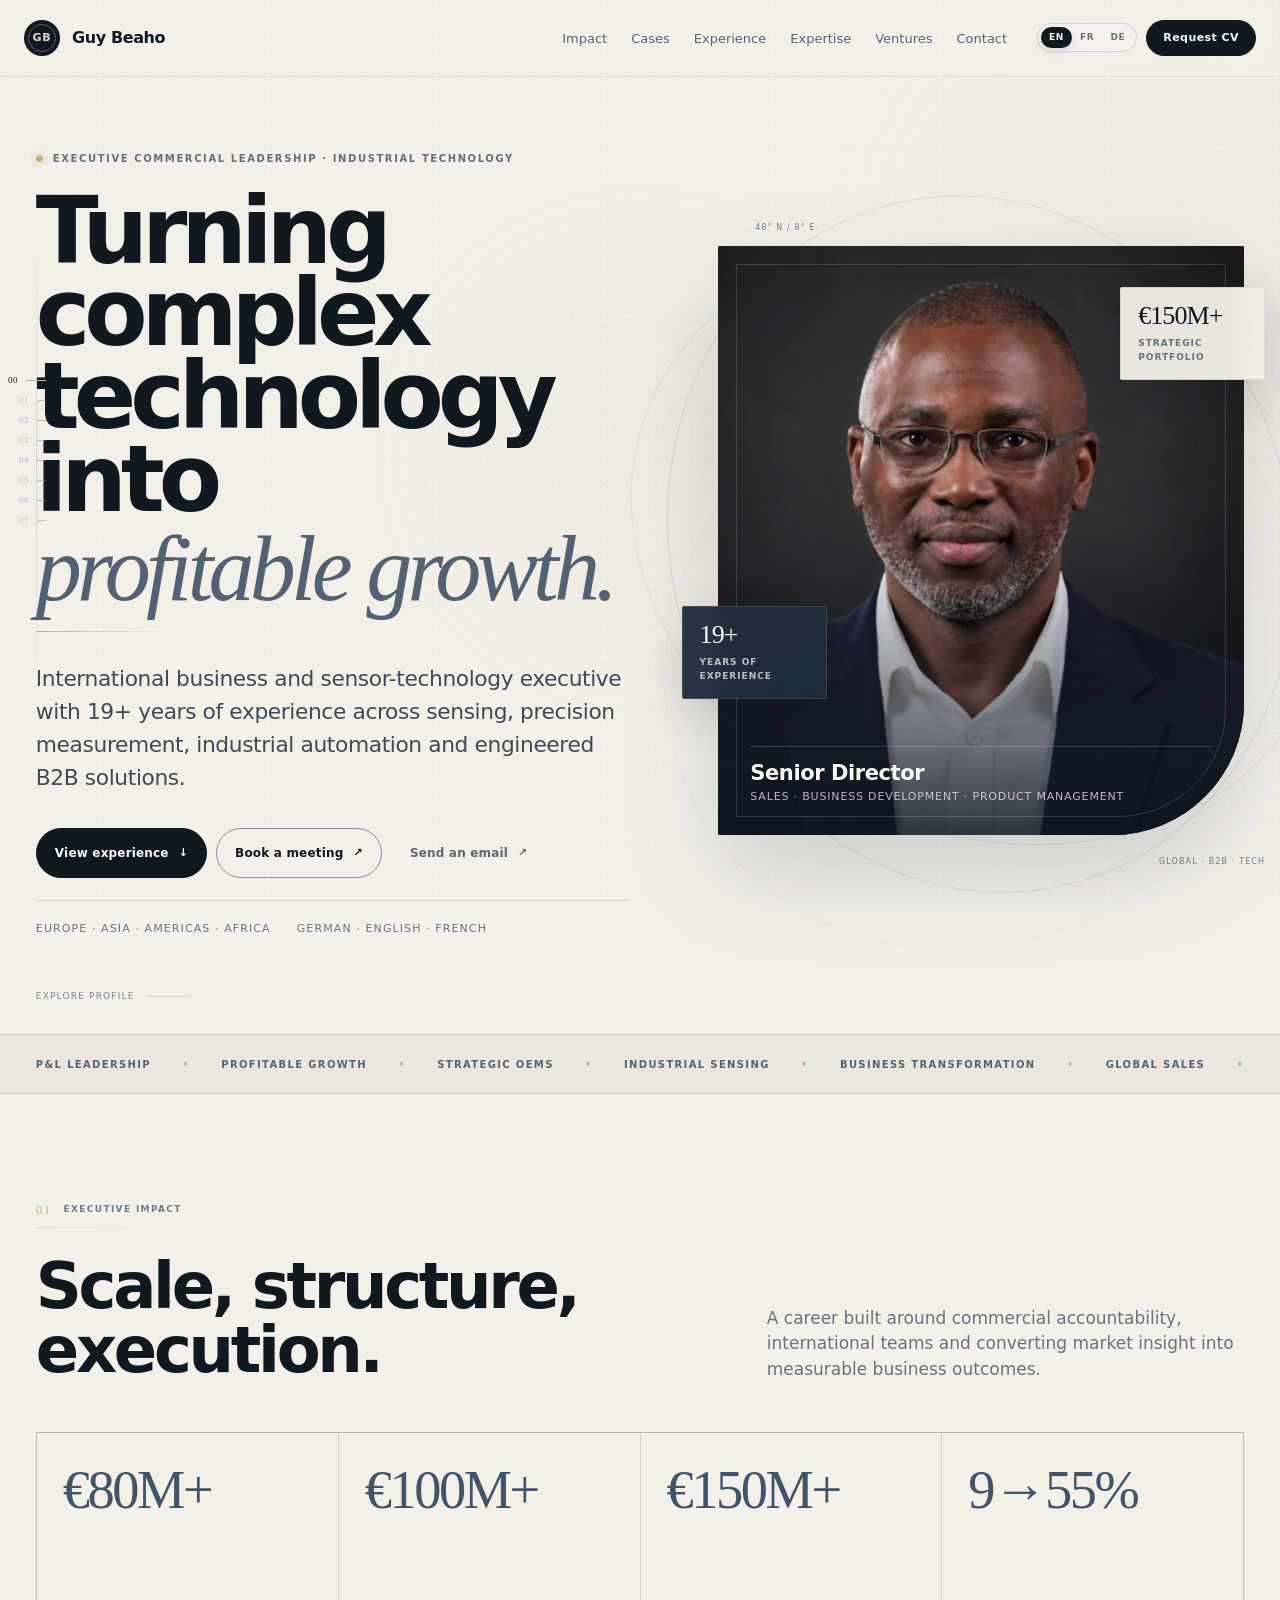
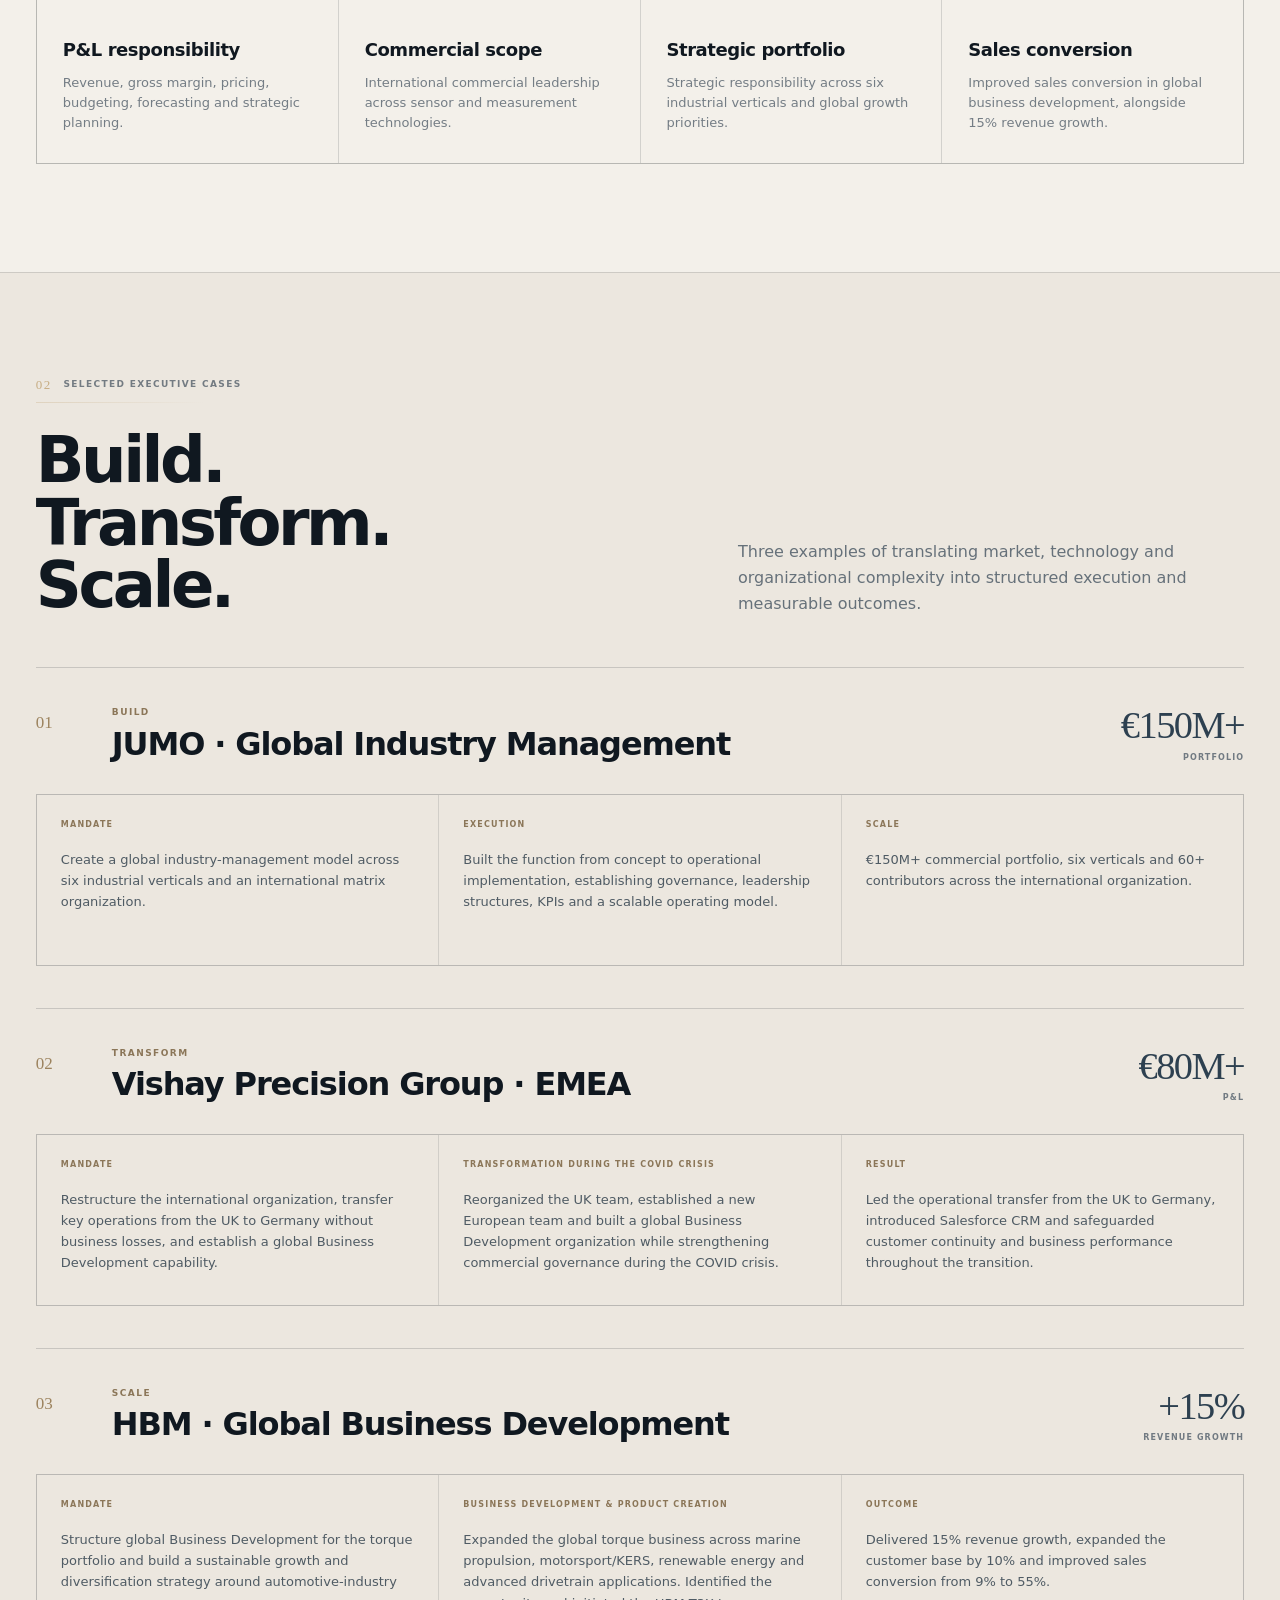
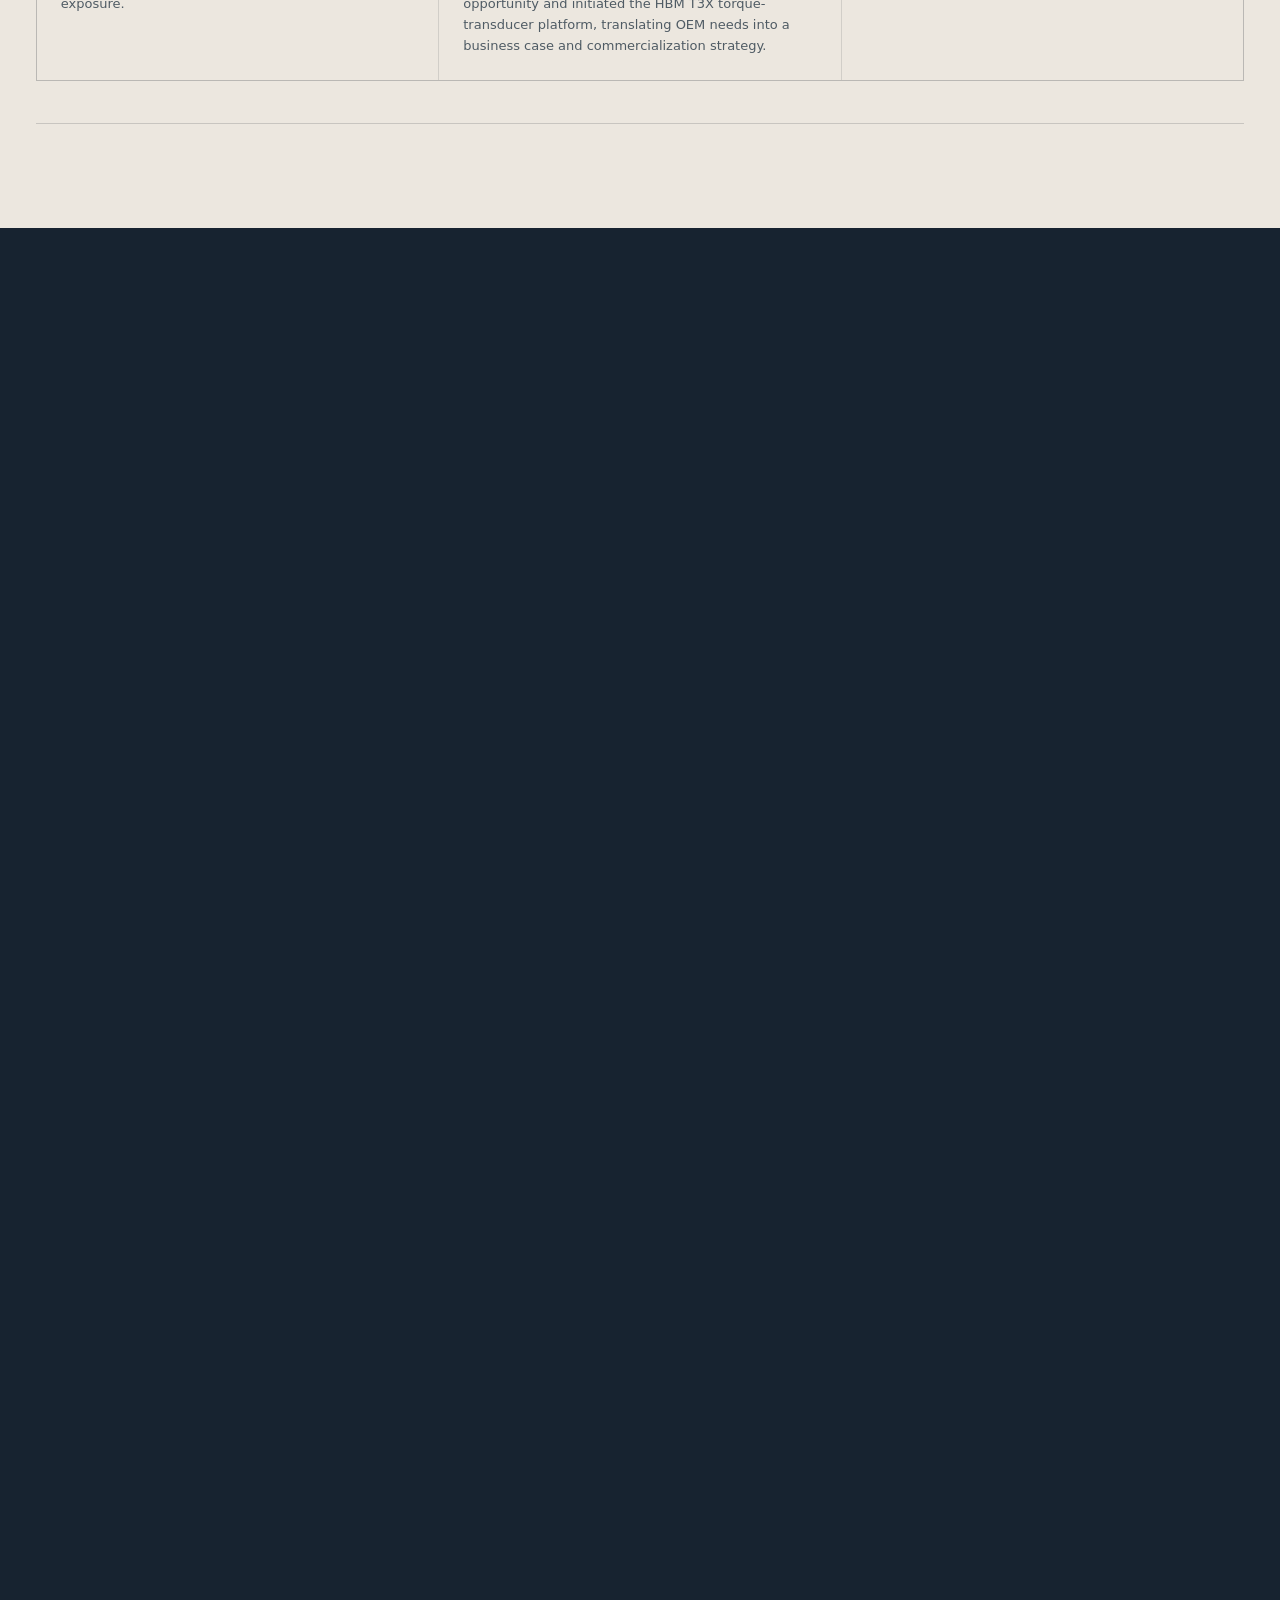
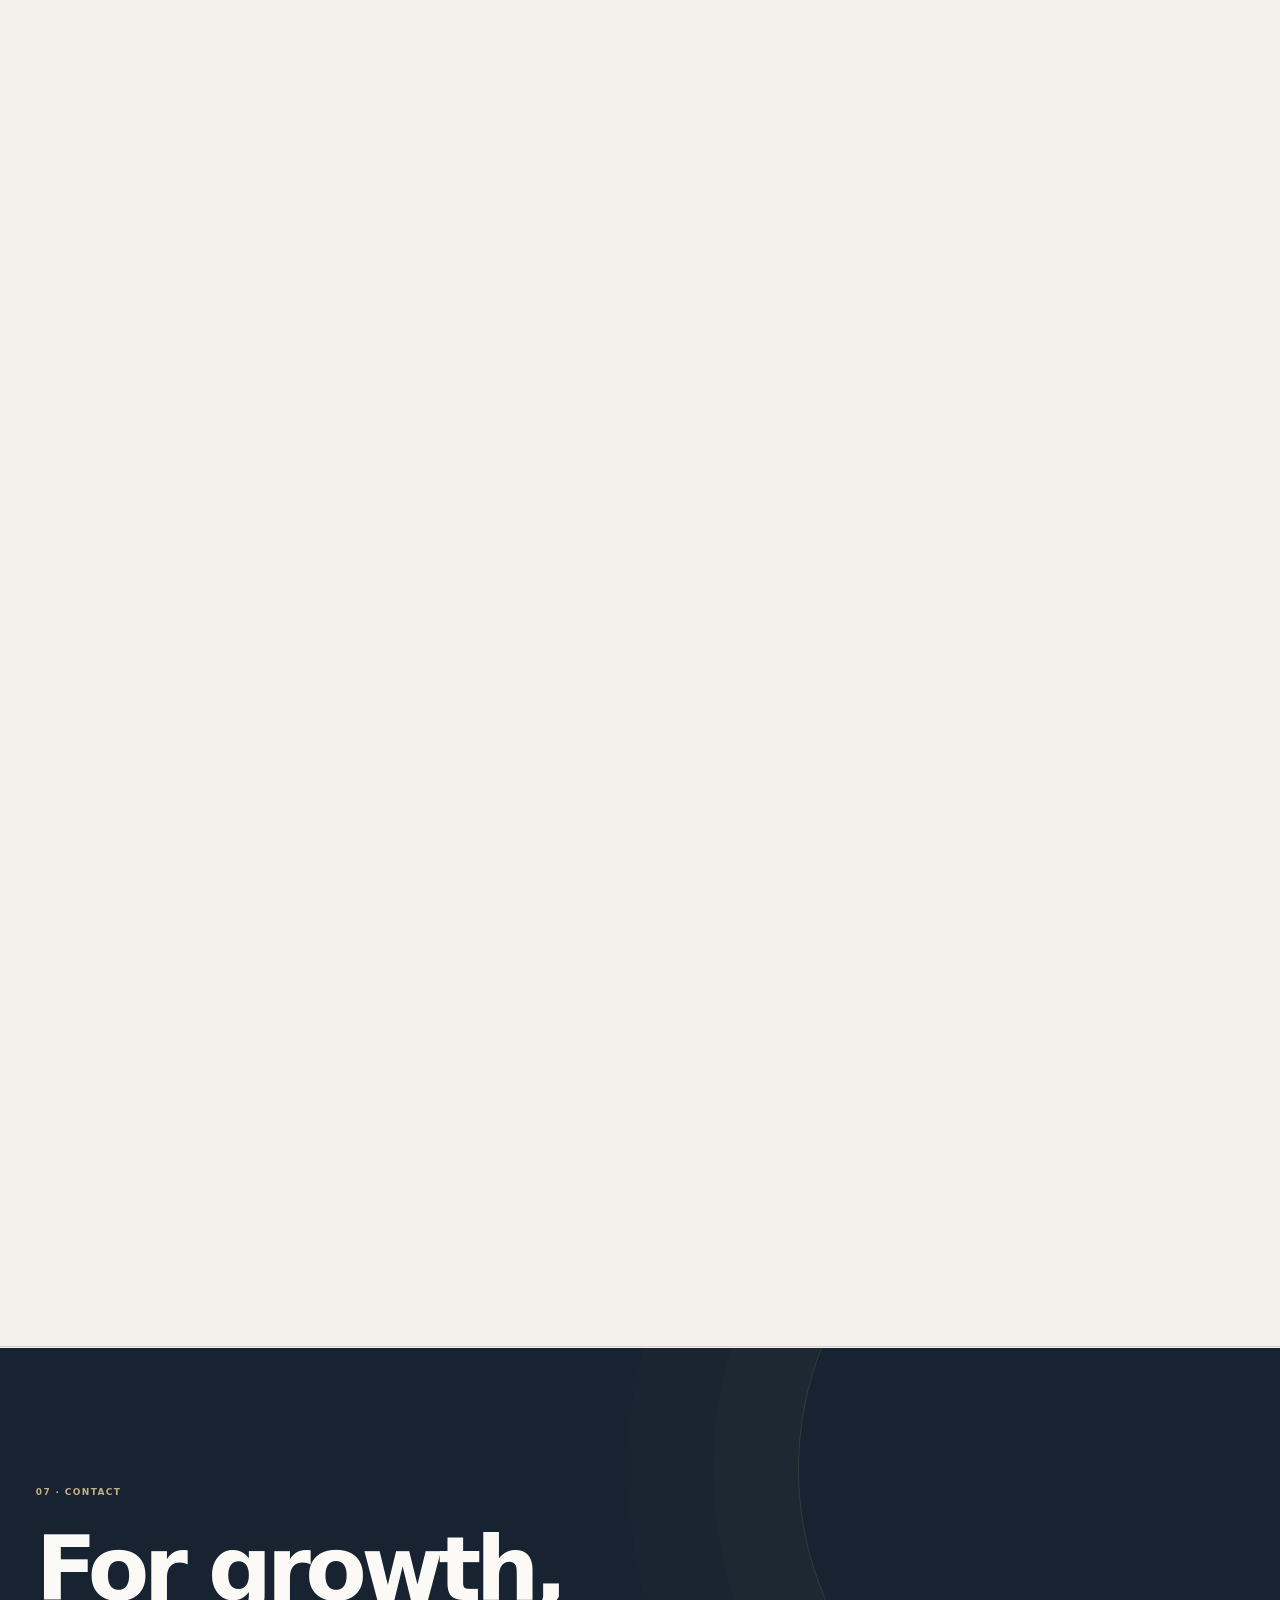
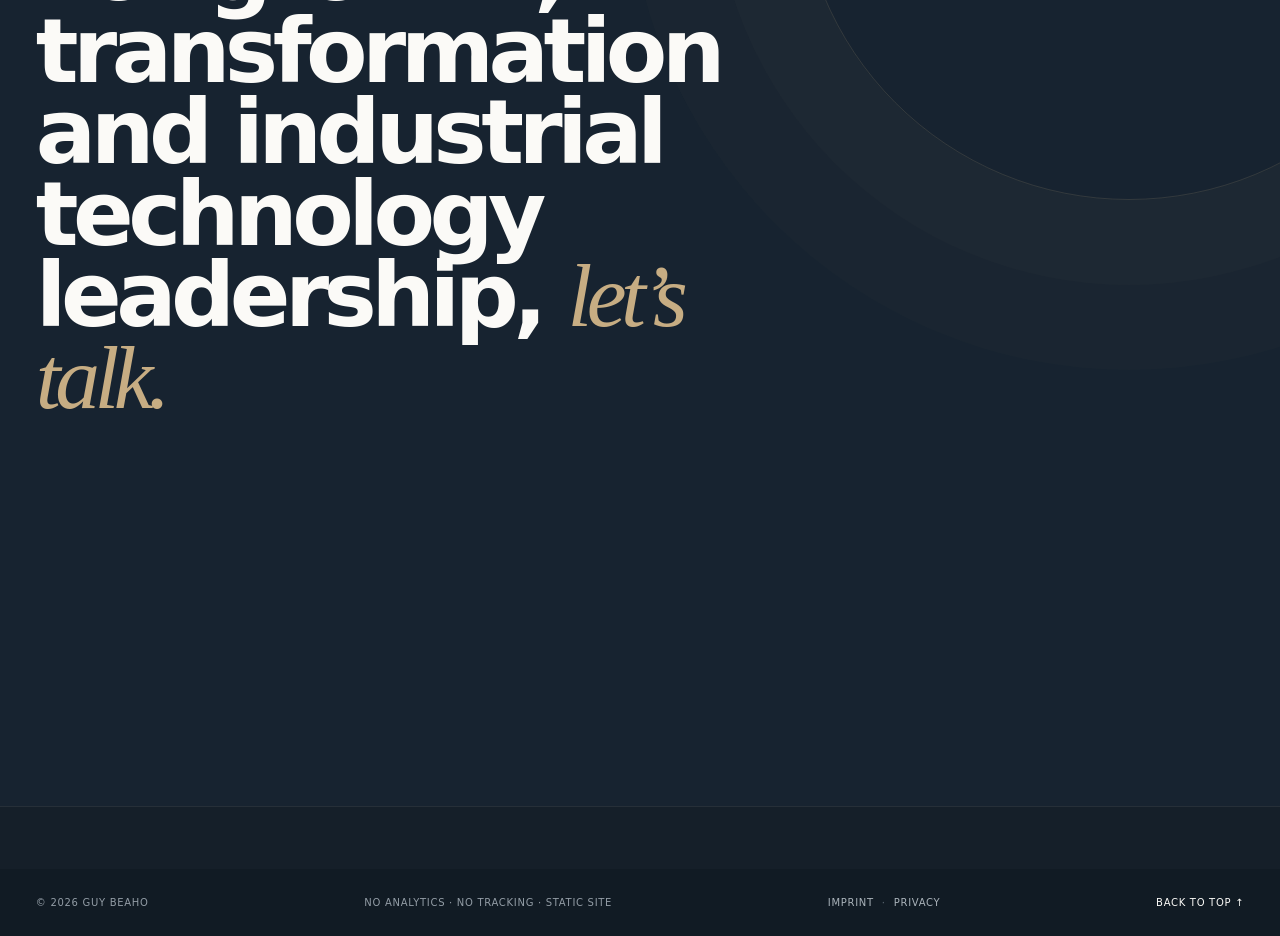
==== index.html @ a0cfd09c "Update index.html" ====
<!DOCTYPE html>

<html lang="en">
<head>
<meta charset="utf-8"/>
<meta content="width=device-width, initial-scale=1" name="viewport"/>
<meta content="Guy Beaho — senior commercial and business leader in industrial sensing, precision measurement and engineered solutions." name="description"/>
<meta content="#f3f0ea" name="theme-color"/>
<title>Guy Beaho — Executive Sales &amp; Growth Leadership</title>
<link href="styles.css" rel="stylesheet"/>
<link href="assets/favicon.svg" rel="icon" type="image/svg+xml"/><meta content="Guy Beaho — Executive Sales &amp; Growth Leadership" property="og:title"/><meta content="International executive in industrial technology, sales, profitable growth, strategic OEM development and transformation." property="og:description"/><meta content="website" property="og:type"/><meta content="https://guybeaho.com/assets/social-card.jpg" property="og:image"/><meta content="summary_large_image" name="twitter:card"/><meta content="Guy Beaho — Executive Sales &amp; Growth Leadership" name="twitter:title"/><meta content="Industrial technology · Sales · Growth · Transformation" name="twitter:description"/><meta content="https://guybeaho.com/assets/social-card.jpg" name="twitter:image"/><link href="https://guybeaho.com/" rel="canonical"/><meta content="https://guybeaho.com/" property="og:url"/><meta content="Guy Beaho" property="og:site_name"/><meta content="en_US" property="og:locale"/><meta content="fr_FR" property="og:locale:alternate"/><meta content="de_DE" property="og:locale:alternate"/><link as="image" fetchpriority="high" href="assets/guy-beaho.webp" rel="preload"/><script type="application/ld+json">{"@context": "https://schema.org", "@type": "Person", "name": "Guy Beaho", "url": "https://guybeaho.com/", "jobTitle": "Senior Director", "sameAs": ["https://www.linkedin.com/in/guybeaho/", "https://guy2b.github.io/D2L/"], "knowsAbout": ["Industrial sensing", "Precision measurement", "Sales leadership", "Business development", "Product management", "Business transformation"]}</script></head>
<body>
<div aria-hidden="true" class="scroll-progress"><span id="scrollProgress"></span></div>
<div aria-hidden="true" class="cursor-glow"></div>
<aside aria-label="Page sections" class="section-rail"><a data-rail="top" href="#top"><span>00</span><i></i></a><a data-rail="impact" href="#impact"><span>01</span><i></i></a><a data-rail="cases" href="#cases"><span>02</span><i></i></a><a data-rail="experience" href="#experience"><span>03</span><i></i></a><a data-rail="expertise" href="#expertise"><span>04</span><i></i></a><a data-rail="education" href="#education"><span>05</span><i></i></a><a data-rail="ventures" href="#ventures"><span>06</span><i></i></a><a data-rail="contact" href="#contact"><span>07</span><i></i></a></aside>
<header class="site-header" id="top">
<a aria-label="Guy Beaho home" class="brand" href="#top">
<span class="brand-mark">GB</span>
<span class="brand-name">Guy Beaho</span>
</a>
<nav aria-label="Primary navigation" class="desktop-nav">
<a data-de="Impact" data-en="Impact" data-fr="Impact" href="#impact">Impact</a>
<a data-de="Fallbeispiele" data-en="Cases" data-fr="Cas" href="#cases">Cases</a><a data-de="Werdegang" data-en="Experience" data-fr="Expérience" href="#experience">Experience</a>
<a data-de="Expertise" data-en="Expertise" data-fr="Expertise" href="#expertise">Expertise</a>
<a data-de="Projekte" data-en="Ventures" data-fr="Projets" href="#ventures">Ventures</a>
<a data-de="Kontakt" data-en="Contact" data-fr="Contact" href="#contact">Contact</a>
</nav>
<div class="header-actions">
<div aria-label="Language / Langue / Sprache" class="lang-switch" role="group"><button aria-pressed="true" class="lang-option active" data-lang="en" title="English" type="button">EN</button><button aria-pressed="false" class="lang-option" data-lang="fr" title="Français" type="button">FR</button><button aria-pressed="false" class="lang-option" data-lang="de" title="Deutsch" type="button">DE</button></div>
<a class="header-cta" data-de="CV anfordern" data-en="Request CV" data-fr="Demander le CV" href="request-cv.html">Request CV</a>
<button aria-controls="mobileMenu" aria-expanded="false" aria-label="Open navigation" class="menu-toggle" data-de-aria-label="Navigation öffnen" data-en-aria-label="Open navigation" data-fr-aria-label="Ouvrir la navigation" id="menuToggle" type="button">
<span></span><span></span>
</button>
</div>
</header>
<div aria-hidden="true" class="mobile-menu" id="mobileMenu">
<div class="mobile-menu-inner section-shell">
<span class="mobile-menu-kicker" data-de="Navigation" data-en="Navigate" data-fr="Navigation">Navigate</span>
<nav aria-label="Mobile navigation"><a href="#impact"><span>01</span><strong data-de="Impact" data-en="Impact" data-fr="Impact">Impact</strong></a><a href="#cases"><span>02</span><strong data-de="Fallbeispiele" data-en="Cases" data-fr="Cas">Cases</strong></a><a href="#experience"><span>03</span><strong data-de="Werdegang" data-en="Experience" data-fr="Expérience">Experience</strong></a><a href="#expertise"><span>04</span><strong data-de="Expertise" data-en="Expertise" data-fr="Expertise">Expertise</strong></a><a href="#education"><span>05</span><strong data-de="Ausbildung &amp; internationale Präsenz" data-en="Education &amp; reach" data-fr="Formation &amp; dimension internationale">Education &amp; reach</strong></a><a href="#ventures"><span>06</span><strong data-de="Projekte" data-en="Ventures" data-fr="Projets">Ventures</strong></a><a href="#contact"><span>07</span><strong data-de="Kontakt" data-en="Contact" data-fr="Contact">Contact</strong></a></nav>
<div class="mobile-menu-footer">
<span>Guy Beaho</span>
<span>Senior Director</span>
</div>
</div>
</div>
<main>
<section aria-labelledby="hero-title" class="hero section-shell">
<div class="hero-copy reveal">
<div class="eyebrow"><span class="dot"></span><span data-de="Kommerzielle Führung auf Executive-Ebene · Industrietechnologie" data-en="Executive commercial leadership · Industrial technology" data-fr="Direction commerciale &amp; leadership exécutif · Technologies industrielles">Executive commercial leadership · Industrial technology</span></div>
<h1 id="hero-title">
<span data-de="Komplexe Technologie in" data-en="Turning complex technology into" data-fr="Transformer la complexité technologique en">Turning complex technology into</span>
<em data-de="profitables Wachstum verwandeln." data-en="profitable growth." data-fr="croissance rentable.">profitable growth.</em>
</h1>
<p class="hero-lede" data-de="International erfahrener Vertriebs- und Technologie-Executive mit mehr als 19 Jahren Führungserfahrung in Sensorik, Präzisionsmesstechnik, Industrieautomation und technisch anspruchsvollen B2B-Lösungen." data-en="International business and sensor-technology executive with 19+ years of experience across sensing, precision measurement, industrial automation and engineered B2B solutions." data-fr="Dirigeant international avec plus de 19 ans d’expérience dans les technologies de capteurs, la mesure de précision, l’automatisation industrielle et les solutions B2B à forte valeur technologique.">International business and sensor-technology executive with 19+ years of experience across sensing, precision measurement, industrial automation and engineered B2B solutions.</p>
<div class="hero-actions">
<a class="button button-primary" data-de="Werdegang ansehen" data-en="View experience" data-fr="Découvrir le parcours" href="#experience">View experience</a>
<!-- Google Calendar Appointment Schedule → Google Meet.
               Google Calendar booking page configured.
               Until then, this opens a Gmail meeting-request draft in the browser. -->
<a class="button button-secondary" data-booking-link="" data-de="Termin vereinbaren" data-en="Book a meeting" data-fr="Prendre rendez-vous" href="https://calendar.app.google/Pu8LTb2HCJGzw26Z6" rel="noopener" target="_blank">Book a meeting</a>
<a class="button button-email" data-de="E-Mail senden" data-en="Send an email" data-fr="Envoyer un e-mail" href="contact.html">Send an email</a>
</div>
<div aria-label="Key profile details" class="hero-meta">
<span data-de="Europa · Asien · Amerika · Afrika" data-en="Europe · Asia · Americas · Africa" data-fr="Europe · Asie · Amériques · Afrique">Europe · Asia · Americas · Africa</span>
<span data-de="Deutsch · Englisch · Französisch" data-en="German · English · French" data-fr="Allemand · Anglais · Français">German · English · French</span>
</div>
</div>
<div class="hero-visual reveal reveal-delay">
<div aria-hidden="true" class="portrait-orbit"><i></i><i></i><i></i></div>
<div class="portrait-frame">
<img alt="Professional portrait of Guy Beaho" decoding="async" fetchpriority="high" height="1078" src="assets/guy-beaho.webp" width="1200"/>
<div class="portrait-label">
<span data-de="Senior Director" data-en="Senior Director" data-fr="Senior Director">Senior Director</span>
<small data-de="Sales · Business Development · Product Management" data-en="Sales · Business Development · Product Management" data-fr="Sales · Business Development · Product Management">Sales · Business Development · Product Management</small>
</div>
</div>
<div class="signal-card signal-card-a">
<strong>€150M+</strong>
<span data-de="strategisches Portfolio" data-en="strategic portfolio" data-fr="portefeuille stratégique">strategic portfolio</span>
</div><div class="signal-card signal-card-b"><strong>19+</strong><span data-de="Jahre Erfahrung" data-en="years of experience" data-fr="années d’expérience">years of experience</span></div>
<div aria-hidden="true" class="portrait-coordinate portrait-coordinate-a">48° N / 8° E</div>
<div aria-hidden="true" class="portrait-coordinate portrait-coordinate-b">GLOBAL · B2B · TECH</div>
</div>
<a class="scroll-cue" href="#impact">
<span data-de="Profil ansehen" data-en="Explore profile" data-fr="Découvrir le profil">Explore profile</span>
<i aria-hidden="true"></i>
</a>
</section>
<section aria-label="Core leadership themes" class="marquee">
<div class="marquee-track">
<span>P&amp;L Leadership</span><i>•</i><span>Profitable Growth</span><i>•</i><span>Strategic OEMs</span><i>•</i><span>Industrial Sensing</span><i>•</i><span>Business Transformation</span><i>•</i><span>Global Sales</span><i>•</i>
<span>P&amp;L Leadership</span><i>•</i><span>Profitable Growth</span><i>•</i><span>Strategic OEMs</span><i>•</i><span>Industrial Sensing</span><i>•</i><span>Business Transformation</span><i>•</i><span>Global Sales</span><i>•</i>
</div>
</section>
<section aria-labelledby="impact-title" class="section section-shell" id="impact">
<div class="section-index reveal"><span>01</span><span data-de="Executive Impact" data-en="Executive impact" data-fr="Impact exécutif">Executive impact</span></div>
<div class="section-heading reveal">
<h2 data-de="Skalierung. Struktur. Umsetzung." data-en="Scale, structure, execution." data-fr="Envergure. Structure. Exécution." id="impact-title">Scale, structure, execution.</h2>
<p data-de="Eine Laufbahn geprägt von Ergebnisverantwortung, internationalen Teams und der Fähigkeit, Markt- und Kundenwissen in messbare Geschäftsergebnisse zu übersetzen." data-en="A career built around commercial accountability, international teams and converting market insight into measurable business outcomes." data-fr="Un parcours fondé sur la responsabilité commerciale, le pilotage d’équipes internationales et la capacité à transformer les dynamiques de marché en résultats mesurables.">A career built around commercial accountability, international teams and converting market insight into measurable business outcomes.</p>
</div>
<div class="metric-grid">
<article class="metric-card reveal">
<span class="metric-number">€80M+</span>
<h3 data-de="P&amp;L-Verantwortung" data-en="P&amp;L responsibility" data-fr="Responsabilité P&amp;L">P&amp;L responsibility</h3>
<p data-de="Umsatz, Bruttomarge, Preisstrategie, Budgetierung, Forecasting und strategische Planung." data-en="Revenue, gross margin, pricing, budgeting, forecasting and strategic planning." data-fr="Chiffre d’affaires, marge brute, stratégie tarifaire, budget, prévisions et planification stratégique.">Revenue, gross margin, pricing, budgeting, forecasting and strategic planning.</p>
</article>
<article class="metric-card reveal">
<span class="metric-number">€100M+</span>
<h3 data-de="Kommerzieller Verantwortungsbereich" data-en="Commercial scope" data-fr="Périmètre commercial">Commercial scope</h3>
<p data-de="Internationale Vertriebs- und Geschäftsentwicklungsverantwortung in Sensor- und Messtechnologien." data-en="International commercial leadership across sensor and measurement technologies." data-fr="Pilotage commercial international dans les technologies de capteurs et de mesure.">International commercial leadership across sensor and measurement technologies.</p>
</article>
<article class="metric-card reveal">
<span class="metric-number">€150M+</span>
<h3 data-de="Strategisches Portfolio" data-en="Strategic portfolio" data-fr="Portefeuille stratégique">Strategic portfolio</h3>
<p data-de="Strategische Verantwortung für sechs Industriesegmente sowie globale Wachstumsprioritäten." data-en="Strategic responsibility across six industrial verticals and global growth priorities." data-fr="Responsabilité stratégique sur six secteurs industriels et sur les priorités de croissance mondiale.">Strategic responsibility across six industrial verticals and global growth priorities.</p>
</article>
<article class="metric-card reveal">
<span class="metric-number">9→55%</span>
<h3 data-de="Conversion Rate" data-en="Sales conversion" data-fr="Taux de conversion">Sales conversion</h3>
<p data-de="Steigerung der Conversion Rate im globalen Business Development von 9 % auf 55 % bei gleichzeitig 15 % Umsatzwachstum." data-en="Improved sales conversion in global business development, alongside 15% revenue growth." data-fr="Taux de conversion porté de 9 % à 55 % dans le développement commercial mondial, parallèlement à une croissance du chiffre d’affaires de 15 %.">Improved sales conversion in global business development, alongside 15% revenue growth.</p>
</article>
</div>
</section>
<section aria-labelledby="cases-title" class="section cases-section" id="cases">
<div class="section-shell">
<div class="section-index reveal"><span>02</span><span data-de="Ausgewählte Executive-Fallbeispiele" data-en="Selected executive cases" data-fr="Cas exécutifs sélectionnés">Selected executive cases</span></div>
<div class="cases-intro reveal">
<h2 data-de="Aufbauen. Transformieren. Skalieren." data-en="Build. Transform. Scale." data-fr="Construire. Transformer. Accélérer." id="cases-title">Build. Transform. Scale.</h2>
<p data-de="Drei Beispiele dafür, wie Markt-, Technologie- und Organisationskomplexität in strukturierte Umsetzung und messbare Ergebnisse übersetzt wird." data-en="Three examples of translating market, technology and organizational complexity into structured execution and measurable outcomes." data-fr="Trois exemples de transformation d’enjeux de marché, de technologie et d’organisation en exécution structurée et en résultats mesurables.">Three examples of translating market, technology and organizational complexity into structured execution and measurable outcomes.</p>
</div>
<div class="case-stack">
<article class="case-study reveal">
<div class="case-head">
<span class="case-number">01</span>
<div>
<span class="case-verb" data-de="AUFBAUEN" data-en="BUILD" data-fr="CONSTRUIRE">BUILD</span>
<h3>JUMO · Global Industry Management</h3>
</div>
<div class="case-metric"><strong>€150M+</strong><span data-de="Portfolio" data-en="portfolio" data-fr="portefeuille">portfolio</span></div>
</div>
<div class="case-body">
<div class="case-column">
<span class="case-label" data-de="Mandat" data-en="Mandate" data-fr="Mandat">Mandate</span>
<p data-de="Aufbau eines globalen Industry-Management-Modells für sechs Industriesegmente innerhalb einer internationalen Matrixorganisation." data-en="Create a global industry-management model across six industrial verticals and an international matrix organization." data-fr="Créer un modèle mondial d’Industry Management couvrant six secteurs industriels au sein d’une organisation matricielle internationale.">Create a global industry-management model across six industrial verticals and an international matrix organization.</p>
</div>
<div class="case-column">
<span class="case-label" data-de="Umsetzung" data-en="Execution" data-fr="Exécution">Execution</span>
<p data-de="Die Funktion von der Konzeption bis zur operativen Umsetzung aufgebaut und Governance, Führungsstrukturen, KPIs sowie ein skalierbares Betriebsmodell etabliert." data-en="Built the function from concept to operational implementation, establishing governance, leadership structures, KPIs and a scalable operating model." data-fr="Construction de la fonction, du concept au déploiement opérationnel, avec mise en place de la gouvernance, des structures de leadership, des KPI et d’un modèle opérationnel évolutif.">Built the function from concept to operational implementation, establishing governance, leadership structures, KPIs and a scalable operating model.</p>
</div>
<div class="case-column">
<span class="case-label" data-de="Dimension" data-en="Scale" data-fr="Échelle">Scale</span>
<p data-de="Kommerzielles Portfolio von über 150 Mio. €, sechs Industriesegmente und mehr als 60 Mitwirkende in der internationalen Organisation." data-en="€150M+ commercial portfolio, six verticals and 60+ contributors across the international organization." data-fr="Portefeuille commercial de plus de 150 M€, six secteurs et plus de 60 contributeurs au sein de l’organisation internationale.">€150M+ commercial portfolio, six verticals and 60+ contributors across the international organization.</p>
</div>
</div>
</article>
<article class="case-study reveal">
<div class="case-head">
<span class="case-number">02</span>
<div>
<span class="case-verb" data-de="TRANSFORMIEREN" data-en="TRANSFORM" data-fr="TRANSFORMER">TRANSFORM</span>
<h3>Vishay Precision Group · EMEA</h3>
</div>
<div class="case-metric"><strong>€80M+</strong><span data-de="P&amp;L" data-en="P&amp;L" data-fr="P&amp;L">P&amp;L</span></div>
</div>
<div class="case-body">
<div class="case-column">
<span class="case-label" data-de="Mandat" data-en="Mandate" data-fr="Mandat">Mandate</span>
<p data-de="Die internationale Organisation restrukturieren, wesentliche Aktivitäten ohne Geschäftsverluste vom Vereinigten Königreich nach Deutschland verlagern und eine globale Business-Development-Funktion aufbauen." data-en="Restructure the international organization, transfer key operations from the UK to Germany without business losses, and establish a global Business Development capability." data-fr="Restructurer l’organisation internationale, transférer les opérations clés du Royaume-Uni vers l’Allemagne sans perte d’activité et structurer une fonction mondiale de Business Development.">Restructure the international organization, transfer key operations from the UK to Germany without business losses, and establish a global Business Development capability.</p>
</div>
<div class="case-column">
<span class="case-label" data-de="Transformation während der COVID-Krise" data-en="Transformation during the COVID crisis" data-fr="Transformation pendant la crise du COVID">Transformation during the COVID crisis</span>
<p data-de="Das UK-Team neu organisiert, ein neues europäisches Team aufgebaut und während der COVID-Krise eine globale Business-Development-Organisation etabliert sowie die kommerzielle Steuerung gestärkt." data-en="Reorganized the UK team, established a new European team and built a global Business Development organization while strengthening commercial governance during the COVID crisis." data-fr="Réorganisation de l’équipe au Royaume-Uni, mise en place d’une nouvelle équipe européenne et création d’une organisation mondiale de Business Development, tout en renforçant la gouvernance commerciale pendant la crise du COVID.">Reorganized the UK team, established a new European team and built a global Business Development organization while strengthening commercial governance during the COVID crisis.</p>
</div>
<div class="case-column">
<span class="case-label" data-de="Ergebnis" data-en="Result" data-fr="Résultat">Result</span>
<p data-de="Den operativen Transfer vom Vereinigten Königreich nach Deutschland geführt, Salesforce CRM eingeführt und während der gesamten Transformation Kundenkontinuität sowie Geschäftsentwicklung abgesichert." data-en="Led the operational transfer from the UK to Germany, introduced Salesforce CRM and safeguarded customer continuity and business performance throughout the transition." data-fr="Pilotage du transfert opérationnel du Royaume-Uni vers l’Allemagne, déploiement de Salesforce CRM et préservation de la continuité client comme de la performance de l’activité pendant toute la transition.">Led the operational transfer from the UK to Germany, introduced Salesforce CRM and safeguarded customer continuity and business performance throughout the transition.</p>
</div>
</div>
</article>
<article class="case-study reveal">
<div class="case-head">
<span class="case-number">03</span>
<div>
<span class="case-verb" data-de="SKALIEREN" data-en="SCALE" data-fr="ACCÉLÉRER">SCALE</span>
<h3>HBM · Global Business Development</h3>
</div>
<div class="case-metric"><strong>+15%</strong><span data-de="Umsatzwachstum" data-en="revenue growth" data-fr="croissance du CA">revenue growth</span></div>
</div>
<div class="case-body">
<div class="case-column">
<span class="case-label" data-de="Mandat" data-en="Mandate" data-fr="Mandat">Mandate</span>
<p data-de="Das globale Business Development für das Drehmoment-Portfolio strukturieren und eine nachhaltige Wachstums- und Diversifizierungsstrategie zur Reduzierung der Abhängigkeit vom Automobilsektor entwickeln." data-en="Structure global Business Development for the torque portfolio and build a sustainable growth and diversification strategy around automotive-industry exposure." data-fr="Structurer le Business Development mondial du portefeuille couple et construire une stratégie durable de croissance et de diversification afin de réduire l’exposition au secteur automobile.">Structure global Business Development for the torque portfolio and build a sustainable growth and diversification strategy around automotive-industry exposure.</p>
</div>
<div class="case-column">
<span class="case-label" data-de="Business Development &amp; Produktentwicklung" data-en="Business Development &amp; product creation" data-fr="Business Development &amp; création produit">Business Development &amp; product creation</span>
<p data-de="Das globale Drehmomentgeschäft in den Bereichen Schiffsantriebe, Motorsport/KERS, erneuerbare Energien und fortschrittliche Antriebsanwendungen ausgebaut. Die Chance für die HBM T3X-Drehmomentaufnehmerplattform identifiziert und initiiert sowie OEM-Anforderungen in Business Case und Vermarktungsstrategie überführt." data-en="Expanded the global torque business across marine propulsion, motorsport/KERS, renewable energy and advanced drivetrain applications. Identified the opportunity and initiated the HBM T3X torque-transducer platform, translating OEM needs into a business case and commercialization strategy." data-fr="Développement mondial de l’activité couple dans la propulsion marine, le motorsport/KERS, les énergies renouvelables et les applications avancées de groupes motopropulseurs. Identification de l’opportunité puis lancement de la plateforme de capteurs de couple HBM T3X, en transformant les besoins OEM en business case et en stratégie de commercialisation.">Expanded the global torque business across marine propulsion, motorsport/KERS, renewable energy and advanced drivetrain applications. Identified the opportunity and initiated the HBM T3X torque-transducer platform, translating OEM needs into a business case and commercialization strategy.</p>
</div>
<div class="case-column">
<span class="case-label" data-de="Ergebnis" data-en="Outcome" data-fr="Résultats">Outcome</span>
<p data-de="15 % Umsatzwachstum erzielt, die Kundenbasis um 10 % erweitert und die Sales Conversion von 9 % auf 55 % gesteigert." data-en="Delivered 15% revenue growth, expanded the customer base by 10% and improved sales conversion from 9% to 55%." data-fr="15 % de croissance du chiffre d’affaires, +10 % sur la base clients et un taux de conversion commerciale porté de 9 % à 55 %.">Delivered 15% revenue growth, expanded the customer base by 10% and improved sales conversion from 9% to 55%.</p>
</div>
</div>
</article>
</div>
</div>
</section><section aria-labelledby="experience-title" class="section section-dark" id="experience">
<div class="section-shell">
<div class="section-index reveal"><span>03</span><span data-de="Werdegang" data-en="Experience" data-fr="Expérience">Experience</span></div>
<div class="experience-intro reveal">
<h2 data-de="Von Produktverantwortung zu globaler strategischer Führung." data-en="From product ownership to global strategic leadership." data-fr="De la responsabilité produit au leadership stratégique mondial." id="experience-title">From product ownership to global strategic leadership.</h2>
<p data-de="Kontinuierlich wachsende Verantwortung in Produktmanagement, Vertrieb, Business Development, P&amp;L, Organisationsentwicklung und -transformation sowie globaler Industriestrategie." data-en="Progressive responsibility across product, sales, business development, P&amp;L, organizational transformation and global industry strategy." data-fr="Responsabilités croissantes couvrant le produit, les ventes, le développement commercial, le P&amp;L, la transformation organisationnelle et la stratégie sectorielle mondiale.">Progressive responsibility across product, sales, business development, P&amp;L, organizational transformation and global industry strategy.</p>
</div>
<div class="timeline">
<article class="role reveal">
<div class="role-year">2024—<span data-de="Heute" data-en="Present" data-fr="Aujourd’hui">Present</span></div>
<div class="role-body">
<div class="role-topline"><h3>JUMO GmbH &amp; Co. KG</h3><span>Fulda · Germany</span></div>
<h4 data-de="Senior Manager · Global Head of Industry Management" data-en="Senior Manager · Global Head of Industry Management" data-fr="Senior Manager · Global Head of Industry Management">Senior Manager · Global Head of Industry Management</h4>
<p data-de="Globale strategische Verantwortung für sechs Industriesegmente und ein kommerzielles Portfolio von über 150 Mio. €. Global Industry Management von der Konzeption bis zur operativen Umsetzung aufgebaut; Governance, KPIs und ein skalierbares internationales Betriebsmodell etabliert." data-en="Global strategic responsibility across six industrial verticals and a €150M+ commercial portfolio. Built Global Industry Management from concept to operational implementation, establishing governance, KPIs and a scalable international operating model." data-fr="Responsabilité stratégique mondiale sur six secteurs industriels et un portefeuille commercial de plus de 150 M€. Création et déploiement de la fonction Global Industry Management, avec mise en place de la gouvernance, des KPI et d’un modèle opérationnel international évolutif.">Global strategic responsibility across six industrial verticals and a €150M+ commercial portfolio. Built Global Industry Management from concept to operational implementation, establishing governance, KPIs and a scalable international operating model.</p>
<div class="role-tags"><span>Portfolio strategy</span><span>OEM</span><span>Market strategy</span><span>Matrix leadership</span></div>
</div>
</article>
<article class="role reveal">
<div class="role-year">2020—2023</div>
<div class="role-body">
<div class="role-topline"><h3>Vishay Precision Group</h3><span>Germany · UK · France</span></div>
<h4 data-de="Senior Manager · Head of Global Business Development &amp; Head of EMEA Sales &amp; Service" data-en="Senior Manager · Head of Global Business Development &amp; Head of EMEA Sales &amp; Service" data-fr="Senior Manager · Head of Global Business Development &amp; Head of EMEA Sales &amp; Service">Senior Manager · Head of Global Business Development &amp; Head of EMEA Sales &amp; Service</h4>
<p data-de="P&amp;L-Verantwortung von über 80 Mio. € und internationale kommerzielle Verantwortung von über 100 Mio. €. Führung des Sensor-Geschäfts und der EMEA-Vertriebs- und Serviceorganisation, Stärkung der kommerziellen Steuerung und Restrukturierung der internationalen Organisation bei gesicherter Kundenkontinuität." data-en="€80M+ P&amp;L and €100M+ international commercial responsibility. Led sensor business and EMEA commercial organization, strengthened commercial governance and restructured the international organization while protecting customer continuity." data-fr="Responsabilité P&amp;L de plus de 80 M€ et périmètre commercial international de plus de 100 M€. Direction de l’activité capteurs et de l’organisation commerciale EMEA, renforcement de la gouvernance commerciale et restructuration de l’organisation internationale tout en préservant la continuité client.">€80M+ P&amp;L and €100M+ international commercial responsibility. Led sensor business and EMEA commercial organization, strengthened commercial governance and restructured the international organization while protecting customer continuity.</p>
<div class="role-tags"><span>P&amp;L</span><span>Global BD</span><span>EMEA sales</span><span>Transformation</span></div>
</div>
</article>
<article class="role reveal">
<div class="role-year">2014—2020</div>
<div class="role-body">
<div class="role-topline"><h3>Hottinger Baldwin Messtechnik (HBM)</h3><span>Germany · China</span></div>
<h4 data-de="Manager Business Development" data-en="Manager Business Development" data-fr="Manager Business Development">Manager Business Development</h4>
<p data-de="Globale Verantwortung für ein Portfolio von 15 Mio. € in Automotive, Marine &amp; Offshore, Energie, Luft- und Raumfahrt sowie Industrie. Initiierung der HBM T3X-Drehmomentaufnehmerplattform; 15 % Umsatzwachstum, Ausbau der Kundenbasis um 10 % und Steigerung der Conversion Rate von 9 % auf 55 %." data-en="Global responsibility for a €15M portfolio across automotive, marine &amp; offshore, energy, aerospace and industrial markets. Initiated the HBM T3X torque-transducer platform and delivered 15% revenue growth, 10% customer-base expansion and a conversion increase from 9% to 55%." data-fr="Responsabilité mondiale d’un portefeuille de 15 M€ couvrant l’automobile, le maritime &amp; offshore, l’énergie, l’aéronautique et l’industrie. Initiation de la plateforme de capteurs de couple HBM T3X, avec 15 % de croissance du chiffre d’affaires, +10 % de clients et un taux de conversion porté de 9 % à 55 %.">Global responsibility for a €15M portfolio across automotive, marine &amp; offshore, energy, aerospace and industrial markets. Initiated the HBM T3X torque-transducer platform and delivered 15% revenue growth, 10% customer-base expansion and a conversion increase from 9% to 55%.</p>
<div class="role-tags"><span>Business development</span><span>Product strategy</span><span>Design-in</span><span>Global OEMs</span></div>
</div>
</article>
<article class="role reveal">
<div class="role-year">2007—2014</div>
<div class="role-body">
<div class="role-topline"><h3>Burster Präzisionsmesstechnik GmbH</h3><span>Germany</span></div>
<h4 data-de="Product &amp; Sales Manager · Distribution Manager" data-en="Product &amp; Sales Manager · Distribution Manager" data-fr="Product &amp; Sales Manager · Distribution Manager">Product &amp; Sales Manager · Distribution Manager</h4>
<p data-de="Gesamtverantwortung für Vertrieb und Produktmanagement bei Drehmoment-, Kraft- und Wegsensoren. Umsatz mit Drehmomentaufnehmern von 0,7 Mio. € auf 3,0 Mio. € und mit Wegsensoren von 0,4 Mio. € auf 1,5 Mio. € gesteigert." data-en="End-to-end commercial and product responsibility for torque, force and displacement sensors. Grew torque-transducer revenue from €0.7M to €3.0M and displacement-sensor revenue from €0.4M to €1.5M." data-fr="Responsabilité commerciale et produit de bout en bout sur les capteurs de couple, de force et de déplacement. Chiffre d’affaires des capteurs de couple porté de 0,7 M€ à 3,0 M€, et celui des capteurs de déplacement de 0,4 M€ à 1,5 M€.">End-to-end commercial and product responsibility for torque, force and displacement sensors. Grew torque-transducer revenue from €0.7M to €3.0M and displacement-sensor revenue from €0.4M to €1.5M.</p>
<div class="role-tags"><span>Product</span><span>Sales</span><span>Pricing</span><span>Distribution</span></div>
</div>
</article>
</div>
</div>
</section>
<section aria-labelledby="expertise-title" class="section section-shell" id="expertise">
<div class="section-index reveal"><span>04</span><span data-de="Expertise" data-en="Expertise" data-fr="Expertise">Expertise</span></div>
<div class="expertise-layout">
<div class="section-heading sticky-heading reveal">
<h2 data-de="Kommerzielle Führung an der Schnittstelle von Markt, Technologie und Umsetzung." data-en="Commercial leadership at the intersection of market, technology and execution." data-fr="Leadership commercial à l’intersection du marché, de la technologie et de l’exécution." id="expertise-title">Commercial leadership at the intersection of market, technology and execution.</h2>
<p data-de="Besondere Stärke bei technisch komplexen Portfolios, die klare Prioritäten, hohe Kundenrelevanz und skalierbare kommerzielle Prozesse erfordern." data-en="Particularly experienced where technically complex portfolios need sharper priorities, stronger customer relevance and scalable commercial discipline." data-fr="Une expertise particulièrement forte lorsque des portefeuilles technologiques complexes exigent des priorités claires, une pertinence client renforcée et une discipline commerciale structurée, reproductible à l’échelle.">Particularly experienced where technically complex portfolios need sharper priorities, stronger customer relevance and scalable commercial discipline.</p>
</div>
<div class="expertise-list">
<div class="expertise-row reveal"><span>01</span><h3>Global Sales Leadership</h3><p data-de="Internationale Organisationen, Key Accounts sowie Pipeline- und Forecast-Steuerung." data-en="International organizations, key accounts, pipeline and forecasting governance." data-fr="Organisations internationales, comptes clés, pipeline commercial et gouvernance des prévisions.">International organizations, key accounts, pipeline and forecasting governance.</p></div>
<div class="expertise-row reveal"><span>02</span><h3>P&amp;L &amp; Profitable Growth</h3><p data-de="Umsatz, Marge, Preisstrategie, Budgetierung und Ressourcenallokation." data-en="Revenue, margin, pricing, budgeting and resource allocation." data-fr="Chiffre d’affaires, marge, stratégie tarifaire, budget et allocation des ressources.">Revenue, margin, pricing, budgeting and resource allocation.</p></div>
<div class="expertise-row reveal"><span>03</span><h3>Strategic OEM Development</h3><p data-de="Design-in-Chancen, Business Cases, Produktprioritäten und Markteinführung." data-en="Design-in opportunities, business cases, product priorities and commercialization." data-fr="Opportunités de design-in, business cases, priorités produit et mise sur le marché.">Design-in opportunities, business cases, product priorities and commercialization.</p></div>
<div class="expertise-row reveal"><span>04</span><h3>Portfolio &amp; Market Strategy</h3><p data-de="Marktprioritäten, Investitionsentscheidungen, Kundennutzen und Wettbewerbspositionierung." data-en="Market priorities, investment choices, customer value and competitive positioning." data-fr="Priorités marché, choix d’investissement, valeur client et positionnement concurrentiel.">Market priorities, investment choices, customer value and competitive positioning.</p></div>
<div class="expertise-row reveal"><span>05</span><h3>Business Transformation</h3><p data-de="Governance, Betriebsmodelle, Führungsstrukturen und funktionsübergreifende Abstimmung." data-en="Governance, operating models, leadership structures and cross-functional alignment." data-fr="Gouvernance, modèles opérationnels, structures de leadership et alignement transverse.">Governance, operating models, leadership structures and cross-functional alignment.</p></div>
<div class="expertise-row reveal"><span>06</span><h3>Industrial Sensing &amp; Measurement</h3><p data-de="Sensorik, Messtechnik, Automatisierung und technische Systemlösungen in mehreren Industriesegmenten." data-en="Sensors, measurement, automation and engineered solutions across multiple industrial verticals." data-fr="Capteurs, technologies de mesure, automatisation et solutions d’ingénierie dans plusieurs secteurs industriels.">Sensors, measurement, automation and engineered solutions across multiple industrial verticals.</p></div>
</div>
</div>
</section>
<section class="section education-section" id="education">
<div class="section-shell education-grid">
<div class="section-index reveal"><span>05</span><span data-de="Ausbildung &amp; internationale Präsenz" data-en="Education &amp; reach" data-fr="Formation &amp; dimension internationale">Education &amp; reach</span></div>
<div class="education-main reveal">
<h2 data-de="Technische Tiefe. Kommerzielle Breite. Internationale Perspektive." data-en="Technical depth. Commercial breadth. International perspective." data-fr="Profondeur technique. Envergure commerciale. Perspective internationale.">Technical depth. Commercial breadth. International perspective.</h2>
</div>
<div class="education-cards">
<article class="edu-card reveal"><span>2024</span><h3>Harvard Business School</h3><p data-de="Executive Education · Management &amp; Leadership" data-en="Executive Education · Management &amp; Leadership" data-fr="Executive Education · Management &amp; Leadership">Executive Education · Management &amp; Leadership</p><small>Executive Leadership · Leadership Principles · Leading High-Performing Organizations</small></article>
<article class="edu-card reveal"><span>2010—2013</span><h3>MBA</h3><p>University of Applied Sciences Kaiserslautern</p><small data-de="Sales &amp; Marketing Management · International &amp; Intercultural Management" data-en="Sales &amp; Marketing Management · International &amp; Intercultural Management" data-fr="Sales &amp; Marketing Management · International &amp; Intercultural Management">Sales &amp; Marketing Management · International &amp; Intercultural Management</small></article>
<article class="edu-card reveal"><span>2002—2007</span><h3>Dipl.-Ing.</h3><p>University of Applied Sciences Karlsruhe</p><small data-de="Elektrotechnik · Sensorik · Instrumentierung · Messtechnik" data-en="Electrical Engineering · Sensors · Instrumentation · Measurement Technology" data-fr="Électrotechnique · Capteurs · Instrumentation · Technologies de mesure">Electrical Engineering · Sensors · Instrumentation · Measurement Technology</small></article>
</div>
<div aria-label="International reach" class="worldline reveal">
<div class="world-region"><strong data-de="Europa" data-en="Europe" data-fr="Europe">Europe</strong><span>Germany · France · United Kingdom</span></div>
<div class="world-region"><strong data-de="Asien" data-en="Asia" data-fr="Asie">Asia</strong><span>China · Japan · Korea</span></div>
<div class="world-region"><strong data-de="Amerika" data-en="Americas" data-fr="Amériques">Americas</strong><span data-de="Nordamerika · Brasilien · Chile" data-en="North America · Brazil · Chile" data-fr="Amérique du Nord · Brésil · Chili">North America · Brazil · Chile</span></div>
<div class="world-region"><strong data-de="Afrika" data-en="Africa" data-fr="Afrique">Africa</strong><span data-de="Südafrika · Marokko · Kamerun" data-en="South Africa · Morocco · Cameroon" data-fr="Afrique du Sud · Maroc · Cameroun">South Africa · Morocco · Cameroon</span></div>
</div>
</div>
</section>
<section aria-labelledby="ventures-title" class="section ventures-section" id="ventures">
<div class="section-shell">
<div class="section-index reveal"><span>06</span><span data-de="Unternehmerische Projekte &amp; unabhängige Arbeiten" data-en="Selected ventures &amp; independent work" data-fr="Entrepreneuriat &amp; projets indépendants">Selected ventures &amp; independent work</span></div>
<div class="ventures-intro reveal">
<div>
<h2 data-de="Ein ergänzender Bereich aus Unternehmertum, angewandter KI und kreativem Schaffen." data-en="A complementary track of entrepreneurship, applied AI and creative work." data-fr="Un parcours complémentaire mêlant entrepreneuriat, IA appliquée et création." id="ventures-title">A complementary track of entrepreneurship, applied AI and creative work.</h2>
</div>
<p data-de="Diese Projekte stehen bewusst ergänzend zum Executive-Profil. Sie zeigen dieselbe Fähigkeit, bei null zu starten, Technologie mit geschäftlichen Anforderungen zu verbinden und Ideen in funktionierende Systeme zu überführen." data-en="These projects sit outside the core executive profile, but reflect the same ability to build from zero, combine technology with business needs and turn ideas into working systems." data-fr="Ces projets restent volontairement en complément du parcours exécutif. Ils illustrent néanmoins la même capacité à partir de zéro, à relier technologie et enjeux business, puis à transformer une idée en système fonctionnel.">These projects sit outside the core executive profile, but reflect the same ability to build from zero, combine technology with business needs and turn ideas into working systems.</p>
</div>
<div class="venture-grid">
<article class="venture-card venture-card-featured reveal has-preview" data-venture="01"><span aria-hidden="true" class="venture-no">01</span><span class="venture-label" data-de="Unternehmertum · Seit 2024" data-en="Entrepreneurship · Since 2024" data-fr="Entrepreneuriat · Depuis 2024">Entrepreneurship · Since 2024</span><figure class="project-preview project-preview-real"><img alt="Lune Beauty website — live project" decoding="async" height="540" loading="lazy" src="assets/project-lune.webp" width="960"/><span class="project-preview-badge">LIVE · LUNE BEAUTY</span></figure><h3 data-de="Lune Beauty" data-en="Lune Beauty" data-fr="Lune Beauty">Lune Beauty</h3><p class="venture-summary" data-de="Das Unternehmen von Grund auf mit aufgebaut; Website, CRM, Markenidentität und Go-to-Market-Materialien eigenständig entwickelt sowie Kundenakquise und Partnerschaften vorangetrieben." data-en="Co-founded and built the business from the ground up, personally creating the website, CRM, brand identity and go-to-market assets while also driving customer acquisition and partnerships." data-fr="Cofondation et développement de l’activité à partir de zéro, avec conception personnelle du site, du CRM, de l’identité de marque et des outils de commercialisation, ainsi que pilotage de l’acquisition clients et des partenariats.">Co-founded and built the business from the ground up, personally creating the website, CRM, brand identity and go-to-market assets while also driving customer acquisition and partnerships.</p><div class="project-proof"><div class="project-proof-row"><strong data-de="Digitale Basis" data-en="Digital foundation" data-fr="Fondation digitale">Digital foundation</strong><span data-de="Website · CRM" data-en="Website · CRM" data-fr="Site web · CRM">Website · CRM</span></div><div class="project-proof-row"><strong data-de="Marke &amp; Kampagnen" data-en="Brand &amp; campaigns" data-fr="Marque &amp; campagnes">Brand &amp; campaigns</strong><span data-de="Marke · Kampagnen" data-en="Brand · campaigns" data-fr="Marque · campagnes">Brand · campaigns</span></div><div class="project-proof-row"><strong data-de="Kommerzieller Aufbau" data-en="Commercial build-up" data-fr="Construction commerciale">Commercial build-up</strong><span data-de="Akquise · Partnerschaften" data-en="Acquisition · partnerships" data-fr="Acquisition · partenariats">Acquisition · partnerships</span></div></div><a class="venture-link" data-de="Lune Beauty ansehen ↗" data-en="Visit Lune Beauty ↗" data-fr="Découvrir Lune Beauty ↗" href="https://www.lunebeauty.de/" rel="noopener" target="_blank">Visit Lune Beauty ↗</a></article>
<article class="venture-card reveal has-preview" data-venture="02"><span aria-hidden="true" class="venture-no">02</span><span class="venture-label" data-de="Angewandte KI &amp; digitale Produktentwicklung" data-en="Applied AI &amp; Digital Product Building" data-fr="IA appliquée &amp; création de produits numériques">Applied AI &amp; Digital Product Building</span><figure class="project-preview project-preview-real"><img alt="Life OS — personal productivity and digital product platform" decoding="async" height="540" loading="lazy" src="assets/project-lifeos.webp" width="960"/><span class="project-preview-badge">PRODUCT · Σ LIFE OS</span></figure><h3 data-de="Lokale KI-Infrastruktur &amp; digitale Produkte" data-en="Local AI Infrastructure &amp; Digital Products" data-fr="Infrastructure IA locale &amp; produits numériques">Local AI Infrastructure &amp; Digital Products</h3><p class="venture-summary" data-de="Konzeption und Betrieb einer privaten lokalen KI-Umgebung sowie Entwicklung praxisnaher digitaler Produkte wie LifeOS, Web Intelligence und Tools zur Marketplace-Anbindung." data-en="Designed and operate a private local AI environment while building practical digital products such as LifeOS, Web Intelligence and marketplace-connectivity tools." data-fr="Conception et exploitation d’un environnement d’IA local et privé, parallèlement au développement de produits numériques concrets tels que LifeOS, Web Intelligence et des outils de connexion aux marketplaces.">Designed and operate a private local AI environment while building practical digital products such as LifeOS, Web Intelligence and marketplace-connectivity tools.</p><div class="project-proof"><div class="project-proof-row"><strong data-de="Privater KI-Stack" data-en="Private AI stack" data-fr="Stack IA privé">Private AI stack</strong><span data-de="Ollama · OpenWebUI · LM Studio" data-en="Ollama · OpenWebUI · LM Studio" data-fr="Ollama · OpenWebUI · LM Studio">Ollama · OpenWebUI · LM Studio</span></div><div class="project-proof-row"><strong data-de="LifeOS" data-en="LifeOS" data-fr="LifeOS">LifeOS</strong><span data-de="Persönliche Arbeitsumgebung" data-en="Personal operating environment" data-fr="Environnement personnel intégré">Personal operating environment</span></div><div class="project-proof-row"><strong data-de="Produktportfolio" data-en="Product portfolio" data-fr="Portefeuille produit">Product portfolio</strong><span data-de="Web Intelligence · Marketplace Connector" data-en="Web Intelligence · Marketplace Connector" data-fr="Web Intelligence · Marketplace Connector">Web Intelligence · Marketplace Connector</span></div></div><a class="venture-link" data-de="KI- &amp; Produktprojekte ansehen ↗" data-en="Explore AI &amp; product work ↗" data-fr="Découvrir les projets IA &amp; produit ↗" href="https://project-sum-b961a.web.app/app.html#dashboard" rel="noopener" target="_blank">Explore AI &amp; product work ↗</a></article>
<article class="venture-card reveal has-preview" data-venture="03"><span aria-hidden="true" class="venture-no">03</span><span class="venture-label" data-de="Literarisches Schreiben" data-en="Creative writing" data-fr="Écriture &amp; fiction">Creative writing</span><figure class="project-preview project-preview-real"><img alt="Chroniques d’ailleurs — literary project" decoding="async" height="540" loading="lazy" src="assets/project-writing.webp" width="960"/><span class="project-preview-badge">LITERARY · SINCE 2014</span></figure><h3 data-de="Romanautor &amp; Schriftsteller" data-en="Novelist &amp; Fiction Author" data-fr="Romancier &amp; auteur de fiction">Novelist &amp; Fiction Author</h3><p class="venture-summary" data-de="Eine eigenständige schriftstellerische Tätigkeit mit Reiseberichten, Kurzprosa, Lyrik und Romanprojekten – parallel zu einer internationalen Führungslaufbahn." data-en="An independent writing practice spanning travel writing, short fiction, poetry and long-form fiction, sustained alongside an international executive career." data-fr="Une pratique d’écriture indépendante mêlant récits de voyage, nouvelles, poésie et fiction longue, menée en parallèle d’une carrière internationale de dirigeant.">An independent writing practice spanning travel writing, short fiction, poetry and long-form fiction, sustained alongside an international executive career.</p><div class="project-proof"><div class="project-proof-row"><strong data-de="Seit 2014" data-en="Since 2014" data-fr="Depuis 2014">Since 2014</strong><span data-de="Unabhängiger Blog" data-en="Independent blog" data-fr="Blog indépendant">Independent blog</span></div><div class="project-proof-row"><strong data-de="Fünf Romane" data-en="Five novels" data-fr="Cinq romans">Five novels</strong><span data-de="Abgeschlossene Romane" data-en="Completed novels" data-fr="Romans achevés">Completed novels</span></div><div class="project-proof-row"><strong data-de="In Entwicklung" data-en="In development" data-fr="En développement">In development</strong><span data-de="Weitere Manuskripte" data-en="Further manuscripts" data-fr="Nouveaux manuscrits">Further manuscripts</span></div></div><a class="venture-link" data-de="Chroniques d’ailleurs entdecken ↗" data-en="Explore Chroniques d’ailleurs ↗" data-fr="Découvrir Chroniques d’ailleurs ↗" href="https://guy2b.github.io/D2L/" rel="noopener" target="_blank">Explore Chroniques d’ailleurs ↗</a></article>
<article class="venture-card reveal has-preview" data-venture="04"><span aria-hidden="true" class="venture-no">04</span><span class="venture-label" data-de="Wissenschaftliche Simulation &amp; Modellierung" data-en="Computational exploration" data-fr="Exploration scientifique &amp; numérique">Computational exploration</span><figure class="project-preview project-preview-real"><img alt="Interactive Milky Way and Solar System simulation" decoding="async" height="540" loading="lazy" src="assets/project-simulation.webp" width="960"/><span class="project-preview-badge">INTERACTIVE · 3D SIMULATION</span></figure><h3 data-de="Interaktive Simulation der Milchstraße &amp; des Sonnensystems" data-en="Interactive Milky Way &amp; Solar System Simulation" data-fr="Simulation interactive de la Voie lactée &amp; du Système solaire">Interactive Milky Way &amp; Solar System Simulation</h3><p class="venture-summary" data-de="Konzeption und Entwicklung einer interaktiven 3D-Erfahrung, die Sonnensystem und galaktische Maßstäbe verbindet – mit Orbitalbewegungen, Objektdaten, Raumzeit-Krümmungsgittern und Gravitationslinsen-Visualisierung." data-en="Designed and built an interactive 3D experience linking Solar System and galactic scales, combining orbital motion, object data, spacetime-curvature grids and gravitational-lensing visualization." data-fr="Conception et réalisation d’une expérience 3D interactive reliant les échelles du Système solaire et de la galaxie, avec mouvements orbitaux, données d’objets, grilles de courbure de l’espace-temps et visualisation de lentille gravitationnelle.">Designed and built an interactive 3D experience linking Solar System and galactic scales, combining orbital motion, object data, spacetime-curvature grids and gravitational-lensing visualization.</p><div class="project-proof"><div class="project-proof-row"><strong data-de="Interaktives 3D" data-en="Interactive 3D" data-fr="3D interactive">Interactive 3D</strong><span data-de="Three.js · Navigation" data-en="Three.js · navigation" data-fr="Three.js · navigation">Three.js · navigation</span></div><div class="project-proof-row"><strong data-de="Zwei Maßstäbe" data-en="Two scales" data-fr="Deux échelles">Two scales</strong><span data-de="Solar · galaktisch" data-en="Solar · galactic" data-fr="Solaire · galactique">Solar · galactic</span></div><div class="project-proof-row"><strong data-de="Wissenschaftliche Funktionen" data-en="Scientific features" data-fr="Fonctions scientifiques">Scientific features</strong><span data-de="S2 · Lensing · Daten" data-en="S2 · lensing · data" data-fr="S2 · lentille · données">S2 · lensing · data</span></div></div><a class="venture-link" data-de="Simulation öffnen ↗" data-en="Open simulation ↗" data-fr="Ouvrir la simulation ↗" href="assets/milky-way-simulation.html" rel="noopener" target="_blank">Open simulation ↗</a></article>
</div>
</div>
</section>
<section aria-labelledby="contact-title" class="contact-section" id="contact">
<div class="section-shell contact-inner">
<div class="contact-kicker reveal" data-de="07 · Kontakt" data-en="07 · Contact" data-fr="07 · Contact">07 · Contact</div>
<h2 class="reveal" id="contact-title">
<span data-de="Für Wachstum, Transformation und Führung in der Industrietechnologie," data-en="For growth, transformation and industrial technology leadership," data-fr="Pour les enjeux de croissance, de transformation et de leadership dans les technologies industrielles,">For growth, transformation and industrial technology leadership,</span>
<em data-de="lassen Sie uns ins Gespräch kommen." data-en="let’s talk." data-fr="échangeons.">let’s talk.</em>
</h2>
<div class="contact-availability reveal">
<span aria-hidden="true" class="status-dot"></span>
<span data-de="Verfügbar für ausgewählte Gespräche zu Führung, Technologie und Wachstum." data-en="Available for selected executive, technology and growth conversations." data-fr="Disponible pour des échanges ciblés autour du leadership exécutif, de la technologie et de la croissance.">
            Available for selected executive, technology and growth conversations.
          </span>
</div>
<div class="contact-links reveal">
<a data-booking-link="" href="https://calendar.app.google/Pu8LTb2HCJGzw26Z6" rel="noopener" target="_blank"><span data-de="Google Meet" data-en="Google Meet" data-fr="Google Meet">Google Meet</span><strong data-de="Über Google Kalender buchen ↗" data-en="Book via Google Calendar ↗" data-fr="Réserver via Google Agenda ↗">Book via Google Calendar ↗</strong></a>
<a href="contact.html"><span data-de="E-Mail" data-en="Email" data-fr="E-mail">Email</span><strong data-de="contact@guybeaho.com ↗" data-en="contact@guybeaho.com ↗" data-fr="contact@guybeaho.com ↗">contact@guybeaho.com ↗</strong></a>
<a href="https://www.linkedin.com/in/guybeaho/" rel="noopener" target="_blank"><span>LinkedIn</span><strong>/in/guybeaho ↗</strong></a>
<a href="request-cv.html"><span data-de="CV" data-en="CV" data-fr="CV">CV</span><strong data-de="CV anfordern ↗" data-en="Request CV ↗" data-fr="Demander le CV ↗">Request CV ↗</strong></a>
</div>
</div>
</section>
</main>
<section aria-label="Signature" class="signature-band">
<div class="section-shell signature-inner">
<span>Guy Beaho</span>
<span data-de="Technologie · Wachstum · Führung" data-en="Technology · Growth · Leadership" data-fr="Technologie · Croissance · Leadership">Technology · Growth · Leadership</span>
<span>2026</span>
</div>
</section>
<footer>
<div class="section-shell footer-inner">
<span>© <span id="year"></span> Guy Beaho</span>
<span data-de="Keine Analytics · Kein Tracking · Statische Website" data-en="No analytics · No tracking · Static site" data-fr="Sans analytics · Sans suivi · Site statique">No analytics · No tracking · Static site</span>
<span class="legal-links"><a data-de="Impressum" data-en="Imprint" data-fr="Mentions légales" href="impressum.html">Imprint</a><b>·</b><a data-de="Datenschutz" data-en="Privacy" data-fr="Confidentialité" href="privacy.html">Privacy</a></span><a data-de="Nach oben ↑" data-en="Back to top ↑" data-fr="Retour en haut ↑" href="#top">Back to top ↑</a>
</div>
</footer>
<script src="script.js"></script>
</body>
</html>
---- styles.css ----
:root{
  --ink:#101820;
  --navy:#172330;
  --navy-2:#202f3d;
  --paper:#f3f0ea;
  --paper-2:#e9e4dc;
  --stone:#d8d0c4;
  --champagne:#c7ad83;
  --champagne-soft:#e3d7c3;
  --steel:#5d6b78;
  --muted:#69727b;
  --line:rgba(16,24,32,.14);
  --line-dark:rgba(255,255,255,.14);
  --white:#fbfaf7;
  --max:1240px;
  --pad:clamp(22px,4vw,64px);
  --header:76px;
  --ease:cubic-bezier(.2,.7,.2,1);
}

*{box-sizing:border-box}
html{scroll-behavior:smooth;scroll-padding-top:calc(var(--header) + 18px)}
body{
  margin:0;
  background:var(--paper);
  color:var(--ink);
  font-family:Inter,ui-sans-serif,system-ui,-apple-system,BlinkMacSystemFont,"Segoe UI",sans-serif;
  line-height:1.5;
  overflow-x:hidden;
  text-rendering:optimizeLegibility;
}
body.menu-open{overflow:hidden}
a{color:inherit;text-decoration:none}
button{font:inherit}
::selection{background:var(--champagne-soft);color:var(--ink)}
.section-shell{width:min(100%,calc(var(--max) + var(--pad)*2));margin:0 auto;padding-left:var(--pad);padding-right:var(--pad)}

.scroll-progress{position:fixed;left:0;right:0;top:0;height:2px;z-index:120;background:transparent;pointer-events:none}
.scroll-progress span{display:block;width:0;height:100%;background:var(--champagne);transform-origin:left center;box-shadow:0 0 18px rgba(199,173,131,.35)}

.cursor-glow{
  position:fixed;z-index:-1;width:36rem;height:36rem;left:50%;top:50%;border-radius:50%;
  background:radial-gradient(circle,rgba(199,173,131,.09),rgba(199,173,131,.03) 42%,transparent 70%);
  filter:blur(18px);pointer-events:none;transform:translate(-50%,-50%);opacity:.85;
}

.site-header{
  position:sticky;top:0;z-index:90;display:flex;align-items:center;gap:30px;min-height:var(--header);
  padding:0 max(20px,calc((100vw - var(--max))/2));
  background:rgba(243,240,234,.78);backdrop-filter:blur(18px) saturate(120%);
  border-bottom:1px solid rgba(16,24,32,.09);transition:background .3s ease,box-shadow .3s ease;
}
.site-header.scrolled{background:rgba(243,240,234,.94);box-shadow:0 8px 30px rgba(16,24,32,.05)}
.brand{display:flex;align-items:center;gap:12px;font-weight:760;letter-spacing:-.02em}
.brand-mark{
  position:relative;display:grid;place-items:center;width:36px;height:36px;border-radius:50%;
  background:var(--ink);color:var(--champagne-soft);font-size:11px;letter-spacing:.08em;overflow:hidden;
}
.brand-mark:after{content:"";position:absolute;inset:4px;border:1px solid rgba(227,215,195,.36);border-radius:50%}
.brand-name{white-space:nowrap}
.desktop-nav{display:flex;gap:28px;margin-left:auto;font-size:13px;color:#59636d}
.desktop-nav a{position:relative;padding:29px 0 27px;transition:color .2s ease}
.desktop-nav a:after{content:"";position:absolute;left:0;right:100%;bottom:20px;height:1px;background:var(--ink);transition:right .35s var(--ease)}
.desktop-nav a:hover,.desktop-nav a.active{color:var(--ink)}
.desktop-nav a:hover:after,.desktop-nav a.active:after{right:0}
.header-actions{display:flex;gap:9px;align-items:center}
.lang-switch{
  display:flex;align-items:center;padding:3px;border:1px solid var(--line);border-radius:999px;background:rgba(255,255,255,.18)
}
.lang-option{
  border:0;background:transparent;color:#69727b;border-radius:999px;padding:6px 8px;
  font:760 9px/1 Inter,ui-sans-serif,system-ui,sans-serif;letter-spacing:.07em;cursor:pointer;transition:.25s var(--ease)
}
.lang-option:hover{color:var(--ink)}
.lang-option.active{background:var(--ink);color:var(--white);box-shadow:0 3px 10px rgba(16,24,32,.12)}
.header-cta{
  border:1px solid var(--ink);background:var(--ink);color:var(--white);border-radius:999px;padding:9px 16px;
  font-weight:760;font-size:11px;letter-spacing:.04em;cursor:pointer;transition:.25s var(--ease)
}
.header-cta:hover{background:var(--navy-2);transform:translateY(-1px)}
.menu-toggle{display:none;width:39px;height:39px;border:1px solid var(--line);background:transparent;border-radius:50%;position:relative;cursor:pointer}
.menu-toggle span{position:absolute;left:11px;width:16px;height:1px;background:var(--ink);transition:.3s var(--ease)}
.menu-toggle span:first-child{top:15px}.menu-toggle span:last-child{top:22px}
.menu-toggle[aria-expanded="true"] span:first-child{top:19px;transform:rotate(45deg)}
.menu-toggle[aria-expanded="true"] span:last-child{top:19px;transform:rotate(-45deg)}

.mobile-menu{
  display:none;position:fixed;inset:var(--header) 0 0;z-index:85;background:rgba(23,35,48,.985);color:var(--white);
  opacity:0;visibility:hidden;transition:opacity .3s ease,visibility .3s ease
}
.mobile-menu.open{opacity:1;visibility:visible}
.mobile-menu-inner{height:100%;display:flex;flex-direction:column;padding-top:44px;padding-bottom:32px}
.mobile-menu-kicker{font-size:10px;text-transform:uppercase;letter-spacing:.16em;color:#a8b0b7;margin-bottom:20px}
.mobile-menu nav{border-top:1px solid var(--line-dark)}
.mobile-menu nav a{display:grid;grid-template-columns:50px 1fr;gap:16px;align-items:center;padding:16px 0;border-bottom:1px solid var(--line-dark)}
.mobile-menu nav span{font:400 14px Georgia,serif;color:var(--champagne)}
.mobile-menu nav strong{font-size:clamp(26px,8vw,38px);font-weight:600;letter-spacing:-.035em}
.mobile-menu-footer{margin-top:auto;padding-top:24px;border-top:1px solid var(--line-dark);display:flex;justify-content:space-between;font-size:11px;color:#a8b0b7;text-transform:uppercase;letter-spacing:.1em}

.section-rail{
  position:fixed;z-index:40;left:max(8px,calc((100vw - var(--max))/2 - 54px));top:50%;transform:translateY(-50%);
  display:flex;flex-direction:column;gap:10px;
}
.section-rail a{display:flex;align-items:center;justify-content:flex-end;gap:8px;width:38px;color:#8d949a;opacity:.55;transition:.25s ease}
.section-rail span{font:400 9px Georgia,serif;letter-spacing:.05em}
.section-rail i{display:block;width:9px;height:1px;background:currentColor;transition:width .3s var(--ease),background .3s ease}
.section-rail a:hover,.section-rail a.active{opacity:1;color:var(--ink)}
.section-rail a.active i{width:22px;background:var(--champagne)}

.hero{
  position:relative;min-height:calc(100vh - var(--header));display:grid;
  grid-template-columns:minmax(0,1.06fr) minmax(380px,.94fr);gap:clamp(48px,7vw,104px);
  align-items:center;padding-top:74px;padding-bottom:96px;
}
.hero:before{
  content:"";position:absolute;top:16%;left:var(--pad);width:1px;height:48%;background:linear-gradient(to bottom,transparent,var(--line),transparent);
}
.hero-copy{position:relative;z-index:2}
.eyebrow{display:flex;align-items:center;gap:10px;font-size:10px;text-transform:uppercase;letter-spacing:.16em;font-weight:780;color:#65707a}
.dot{width:7px;height:7px;background:var(--champagne);border-radius:50%;box-shadow:0 0 0 5px rgba(199,173,131,.13)}
.hero h1{
  font-size:clamp(58px,7.2vw,108px);line-height:.9;letter-spacing:-.066em;margin:24px 0 30px;
  max-width:9.2ch;font-weight:760;text-wrap:balance
}
.hero h1 em{
  display:block;font-family:Georgia,"Times New Roman",serif;font-weight:400;font-style:italic;
  letter-spacing:-.052em;color:#526272;margin-top:.07em
}
.hero-lede{max-width:660px;font-size:clamp(18px,1.7vw,23px);line-height:1.52;color:#3f4a54;letter-spacing:-.018em}
.hero-actions{display:flex;gap:9px;flex-wrap:wrap;margin-top:34px}
.button{
  position:relative;display:inline-flex;align-items:center;justify-content:center;min-height:50px;padding:0 18px;border-radius:999px;
  font-weight:760;font-size:12px;letter-spacing:.015em;border:1px solid rgba(16,24,32,.44);
  transition:transform .25s var(--ease),box-shadow .25s ease,background .25s ease,border-color .25s ease;
  overflow:hidden
}
.button:after{content:"↗";font-size:11px;margin-left:10px;transition:transform .25s var(--ease)}
.button:hover:after{transform:translate(2px,-2px)}
.button-primary{background:var(--ink);color:var(--white);border-color:var(--ink)}
.button-primary:after{content:"↓"}
.button-primary:hover{transform:translateY(-2px);box-shadow:0 13px 34px rgba(16,24,32,.14)}
.button-secondary{background:transparent}.button-secondary:hover,.button-email:hover{background:var(--paper-2);transform:translateY(-2px)}
.button-email{border-color:transparent;color:#5d6670}
.hero-meta{display:flex;gap:26px;flex-wrap:wrap;margin-top:32px;padding-top:20px;border-top:1px solid var(--line);font-size:11px;color:#6b737b;text-transform:uppercase;letter-spacing:.1em}

.hero-visual{position:relative;min-width:0;isolation:isolate;perspective:900px}
.portrait-orbit{position:absolute;inset:-9%;z-index:-1;pointer-events:none;opacity:.85}
.portrait-orbit i{position:absolute;border:1px solid rgba(93,107,120,.18);border-radius:50%;inset:0;transform:rotate(-17deg)}
.portrait-orbit i:nth-child(2){inset:9% -8%;border-color:rgba(199,173,131,.24);transform:rotate(23deg)}
.portrait-orbit i:nth-child(3){inset:18% 3% -11%;border-style:dashed;opacity:.55;transform:rotate(57deg)}
.portrait-orbit i:nth-child(2):after{content:"";position:absolute;width:7px;height:7px;border-radius:50%;background:var(--champagne);top:9%;left:67%;box-shadow:0 0 0 6px rgba(199,173,131,.09)}
.portrait-frame{
  position:relative;border-radius:2px 2px 132px 2px;overflow:hidden;background:#111;aspect-ratio:1/1.12;
  box-shadow:0 35px 90px rgba(16,24,32,.18);transform:translateZ(0)
}
.portrait-frame:before{
  content:"";position:absolute;z-index:3;inset:18px;border:1px solid rgba(255,255,255,.16);
  border-radius:1px 1px 108px 1px;pointer-events:none
}
.portrait-frame img{width:100%;height:100%;object-fit:cover;object-position:center 48%;display:block;transform:scale(1.035);transition:transform 1.1s var(--ease);filter:saturate(.86) contrast(1.02)}
.hero-visual:hover .portrait-frame img{transform:scale(1.055)}
.portrait-frame:after{content:"";position:absolute;inset:0;background:linear-gradient(to top,rgba(12,20,29,.86),rgba(12,20,29,.08) 48%,transparent 72%)}
.portrait-label{position:absolute;z-index:4;bottom:30px;left:30px;right:30px;color:var(--white)}
.portrait-label span{display:block;font-size:20px;font-weight:700;letter-spacing:-.02em}
.portrait-label small{display:block;margin-top:5px;color:rgba(255,255,255,.7);font-size:11px;text-transform:uppercase;letter-spacing:.08em}
.signal-card{
  position:absolute;z-index:6;background:rgba(245,241,233,.95);backdrop-filter:blur(12px);border:1px solid rgba(16,24,32,.09);
  border-radius:2px;padding:15px 17px;box-shadow:0 16px 45px rgba(16,24,32,.13);min-width:145px
}
.signal-card strong{display:block;font:400 26px/1 Georgia,"Times New Roman",serif;letter-spacing:-.035em}
.signal-card span{display:block;font-size:9px;margin-top:8px;max-width:16ch;text-transform:uppercase;letter-spacing:.11em;font-weight:800;color:#68727c}
.signal-card-a{top:8%;right:-6%}.signal-card-b{bottom:10%;left:-7%;background:rgba(31,46,59,.96);color:var(--white);border-color:rgba(255,255,255,.12)}
.signal-card-b span{color:#b9c1c8}
.portrait-coordinate{position:absolute;z-index:5;font-size:8px;letter-spacing:.14em;color:#727b83;text-transform:uppercase}
.portrait-coordinate-a{top:-24px;left:7%}.portrait-coordinate-b{right:-4%;bottom:-25px}
.scroll-cue{position:absolute;bottom:30px;left:var(--pad);display:flex;align-items:center;gap:12px;font-size:9px;text-transform:uppercase;letter-spacing:.13em;color:#7c848b}
.scroll-cue i{display:block;width:44px;height:1px;background:var(--line);position:relative;overflow:hidden}
.scroll-cue i:after{content:"";position:absolute;inset:0;background:var(--champagne);transform:translateX(-100%);animation:cue 2.5s ease-in-out infinite}
@keyframes cue{0%,15%{transform:translateX(-100%)}55%,100%{transform:translateX(100%)}}

.marquee{overflow:hidden;border-top:1px solid var(--line);border-bottom:1px solid var(--line);background:var(--paper-2)}
.marquee-track{
  width:min(100%,calc(var(--max) + var(--pad)*2));margin:0 auto;padding:0 var(--pad);min-height:58px;
  display:flex;gap:15px;align-items:center;justify-content:space-between;white-space:nowrap;
  font-size:10px;font-weight:790;text-transform:uppercase;letter-spacing:.11em;color:#59636d
}
.marquee-track span:nth-of-type(n+7),.marquee-track i:nth-of-type(n+7){display:none}
.marquee-track i{font-style:normal;color:var(--champagne)}

.section{padding-top:132px;padding-bottom:132px;position:relative}
.section-index{display:flex;gap:12px;align-items:center;margin-bottom:36px;text-transform:uppercase;letter-spacing:.15em;font-weight:800;font-size:9px;color:#737b82}
.section-index span:first-child{font:400 13px Georgia,"Times New Roman",serif;color:var(--champagne)}
.section-heading{display:grid;grid-template-columns:1.17fr .83fr;gap:58px;align-items:end;margin-bottom:66px}
.section-heading h2,.experience-intro h2,.education-main h2{
  font-size:clamp(43px,5vw,72px);line-height:1;letter-spacing:-.052em;margin:0;text-wrap:balance
}
.section-heading p,.experience-intro p{font-size:17px;color:#69727b;margin:0;max-width:45ch}

.metric-grid{display:grid;grid-template-columns:repeat(4,1fr);gap:1px;background:var(--line);border:1px solid var(--line)}
.metric-card{
  position:relative;min-height:315px;padding:30px 26px;background:var(--paper);display:flex;flex-direction:column;
  overflow:hidden;transition:background .35s ease,transform .35s var(--ease)
}
.metric-card:before{content:"";position:absolute;left:0;top:0;width:100%;height:2px;background:var(--champagne);transform:scaleX(0);transform-origin:left;transition:transform .45s var(--ease)}
.metric-card:after{content:"";position:absolute;right:-50px;top:-65px;width:160px;height:160px;border:1px solid rgba(199,173,131,.2);border-radius:50%;opacity:0;transition:.35s ease}
.metric-card:hover{background:#f8f5ef;transform:translateY(-3px)}
.metric-card:hover:before{transform:scaleX(1)}.metric-card:hover:after{opacity:1}
.metric-number{font:400 clamp(44px,4.2vw,64px)/1 Georgia,"Times New Roman",serif;letter-spacing:-.045em;color:#425568}
.metric-card h3{font-size:18px;letter-spacing:-.025em;margin:auto 0 10px}
.metric-card p{margin:0;color:#747d85;font-size:13px;line-height:1.55}

.section-dark{background:var(--navy);color:#f8f7f3;overflow:hidden}
.section-dark:before{
  content:"";position:absolute;inset:0;pointer-events:none;
  background:
    linear-gradient(rgba(255,255,255,.025) 1px,transparent 1px),
    linear-gradient(90deg,rgba(255,255,255,.025) 1px,transparent 1px);
  background-size:72px 72px;mask-image:linear-gradient(to bottom,transparent,black 14%,black 86%,transparent)
}
.section-dark .section-shell{position:relative;z-index:1}
.section-dark .section-index{color:#9ca6ae}
.experience-intro{display:grid;grid-template-columns:1.15fr .85fr;gap:58px;align-items:end;margin-bottom:72px}
.experience-intro p{color:#aab2b9}
.timeline{position:relative;border-top:1px solid var(--line-dark)}
.timeline:before{content:"";position:absolute;left:181px;top:0;bottom:0;width:1px;background:linear-gradient(to bottom,var(--champagne),rgba(199,173,131,.1) 80%,transparent)}
.role{
  position:relative;display:grid;grid-template-columns:180px 1fr;gap:50px;padding:48px 0;border-bottom:1px solid var(--line-dark);
  transition:background .35s ease,padding-left .35s var(--ease)
}
.role:before{content:"";position:absolute;left:176px;top:55px;width:10px;height:10px;border-radius:50%;background:var(--navy);border:2px solid var(--champagne);z-index:2;transition:.3s ease}
.role:hover{background:rgba(255,255,255,.025);padding-left:12px}.role:hover:before{background:var(--champagne);box-shadow:0 0 0 6px rgba(199,173,131,.08)}
.role-year{font:400 19px Georgia,"Times New Roman",serif;color:var(--champagne);padding-top:2px}
.role-topline{display:flex;justify-content:space-between;gap:20px;align-items:baseline}
.role-topline h3{font-size:28px;letter-spacing:-.035em;margin:0}
.role-topline span{font-size:9px;text-transform:uppercase;letter-spacing:.13em;color:#8f9aa4}
.role h4{margin:8px 0 16px;font-size:13px;font-weight:650;color:#d3d8dc;letter-spacing:.015em}
.role p{margin:0;max-width:860px;color:#9ea8b0;font-size:15px;line-height:1.62}
.role-tags{display:flex;gap:7px;flex-wrap:wrap;margin-top:22px}
.role-tags span{border:1px solid rgba(255,255,255,.15);border-radius:999px;padding:6px 9px;font-size:9px;text-transform:uppercase;letter-spacing:.08em;color:#c7cdd2}

.expertise-layout{display:grid;grid-template-columns:.88fr 1.12fr;gap:78px}
.sticky-heading{display:block;align-self:start;position:sticky;top:calc(var(--header) + 36px);margin:0}
.sticky-heading h2{font-size:clamp(40px,4.45vw,64px)}
.sticky-heading p{margin-top:24px}
.expertise-list{border-top:1px solid var(--line)}
.expertise-row{
  position:relative;display:grid;grid-template-columns:52px 1fr 1.08fr;gap:22px;align-items:start;padding:29px 0;border-bottom:1px solid var(--line);
  transition:padding-left .35s var(--ease),background .35s ease
}
.expertise-row:after{content:"";position:absolute;left:0;bottom:-1px;height:1px;width:0;background:var(--champagne);transition:width .5s var(--ease)}
.expertise-row:hover{padding-left:10px}.expertise-row:hover:after{width:100%}
.expertise-row>span{font:400 15px Georgia,"Times New Roman",serif;color:var(--champagne)}
.expertise-row h3{margin:0;font-size:19px;letter-spacing:-.025em}
.expertise-row p{margin:0;color:#717a82;font-size:13px;line-height:1.55}

.education-section{background:#e4ded5;padding:132px 0;overflow:hidden}
.education-section:after{content:"04";position:absolute;right:-.01em;top:-.28em;font:400 clamp(170px,22vw,360px)/1 Georgia,serif;color:rgba(16,24,32,.025);pointer-events:none}
.education-grid{display:grid;grid-template-columns:1fr 3fr;column-gap:72px;position:relative;z-index:1}
.education-grid .section-index{grid-column:1/-1}
.education-main{grid-column:1/-1;margin-bottom:60px}
.education-main h2{max-width:14ch}
.education-cards{grid-column:1/-1;display:grid;grid-template-columns:repeat(3,1fr);gap:12px}
.edu-card{
  position:relative;padding:30px;min-height:275px;background:rgba(248,245,239,.48);border:1px solid rgba(16,24,32,.11);
  transition:transform .35s var(--ease),background .35s ease,box-shadow .35s ease
}
.edu-card:hover{transform:translateY(-5px);background:rgba(248,245,239,.75);box-shadow:0 22px 50px rgba(16,24,32,.06)}
.edu-card>span{font:400 15px Georgia,"Times New Roman",serif;color:#7f694d}
.edu-card h3{font-size:23px;margin:40px 0 9px;letter-spacing:-.025em}
.edu-card p{margin:0 0 12px;font-weight:720;font-size:13px}
.edu-card small{color:#6b737a;line-height:1.55;font-size:11px}
.worldline{grid-column:1/-1;display:grid;grid-template-columns:repeat(4,1fr);gap:10px;margin-top:34px}
.world-region{
  min-height:116px;padding:18px 20px;border:1px solid rgba(16,24,32,.12);display:flex;flex-direction:column;justify-content:space-between;
  background:rgba(255,255,255,.14);transition:.3s var(--ease)
}
.world-region:hover{background:rgba(255,255,255,.34);transform:translateY(-3px)}
.world-region strong{font:400 25px Georgia,"Times New Roman",serif;letter-spacing:-.025em;color:#263747}
.world-region span{font-size:9px;line-height:1.55;text-transform:uppercase;letter-spacing:.1em;color:#69727b;font-weight:780}
.world-region-simple{justify-content:flex-start}

.ventures-section{background:var(--paper);border-top:1px solid var(--line);border-bottom:1px solid var(--line)}
.ventures-intro{display:grid;grid-template-columns:1.15fr .85fr;gap:58px;align-items:end;margin-bottom:60px}
.ventures-intro h2{font-size:clamp(42px,4.8vw,70px);line-height:1.01;letter-spacing:-.052em;margin:0;max-width:13ch;text-wrap:balance}
.ventures-intro p{margin:0;color:#6d757d;font-size:16px;max-width:47ch}
.venture-grid{display:grid;grid-template-columns:repeat(2,1fr);gap:12px}
.venture-card{
  --mx:50%;--my:50%;
  position:relative;min-height:390px;padding:32px;border:1px solid var(--line);display:flex;flex-direction:column;background:#efebe5;
  overflow:hidden;transition:transform .38s var(--ease),border-color .3s ease,box-shadow .3s ease
}
.venture-card:before{
  content:"";position:absolute;inset:0;pointer-events:none;opacity:0;
  background:radial-gradient(420px circle at var(--mx) var(--my),rgba(199,173,131,.18),transparent 44%);
  transition:opacity .3s ease
}
.venture-card:after{
  content:"";position:absolute;width:250px;height:250px;right:-150px;bottom:-150px;border:1px solid rgba(93,107,120,.13);border-radius:50%;
  transition:transform .6s var(--ease),border-color .3s ease
}
.venture-card:hover{transform:translateY(-5px);border-color:rgba(16,24,32,.26);box-shadow:0 24px 60px rgba(16,24,32,.08)}
.venture-card:hover:before{opacity:1}.venture-card:hover:after{transform:scale(1.24);border-color:rgba(199,173,131,.28)}
.venture-card-featured{background:#ded6ca}
.venture-no{position:absolute;right:28px;top:25px;font:400 44px/1 Georgia,serif;color:rgba(16,24,32,.07);letter-spacing:-.05em}
.venture-label{position:relative;z-index:1;font-size:9px;text-transform:uppercase;letter-spacing:.14em;font-weight:820;color:#796853;padding-right:62px}
.venture-card h3{position:relative;z-index:1;font-size:28px;line-height:1.05;letter-spacing:-.038em;margin:34px 0 13px;max-width:18ch}
.venture-card p{position:relative;z-index:1;margin:0;color:#68727b;font-size:14px;line-height:1.6;max-width:56ch}
.venture-link{
  position:relative;z-index:1;margin-top:auto;padding-top:28px;font-size:11px;font-weight:820;color:#243544;
  text-transform:uppercase;letter-spacing:.07em;display:inline-flex;align-items:center;gap:8px
}
.venture-link:after{content:"";height:1px;width:22px;background:currentColor;transition:width .35s var(--ease)}
.venture-link:hover:after{width:42px}
.venture-stack{position:relative;z-index:1;display:flex;flex-wrap:wrap;gap:7px;margin-top:22px}
.venture-stack span{border:1px solid rgba(36,53,68,.14);border-radius:999px;padding:6px 9px;font-size:9px;text-transform:uppercase;letter-spacing:.07em;font-weight:770;color:#5f6872;background:rgba(255,255,255,.24)}
.venture-list{position:relative;z-index:1;list-style:none;margin:22px 0 0;padding:0;border-top:1px solid rgba(16,24,32,.11)}
.venture-list li{display:grid;grid-template-columns:145px 1fr;gap:14px;padding:11px 0;border-bottom:1px solid rgba(16,24,32,.09)}
.venture-list strong{font-size:11px;color:#22313e}.venture-list span{font-size:11px;line-height:1.45;color:#6b747c}
.venture-list-compact li{grid-template-columns:165px 1fr}

.contact-section{position:relative;background:var(--navy);color:var(--white);padding:138px 0 124px;overflow:hidden}
.contact-section:before{
  content:"";position:absolute;width:660px;height:660px;border:1px solid rgba(199,173,131,.16);border-radius:50%;right:-180px;top:-210px;
  box-shadow:0 0 0 85px rgba(199,173,131,.02),0 0 0 170px rgba(199,173,131,.015)
}
.contact-inner{position:relative;z-index:1}
.contact-kicker{text-transform:uppercase;letter-spacing:.15em;font-weight:800;font-size:9px;margin-bottom:30px;color:var(--champagne)}
.contact-inner h2{font-size:clamp(55px,7vw,104px);line-height:.91;letter-spacing:-.062em;margin:0;max-width:11.3ch}
.contact-inner h2 em{font-family:Georgia,"Times New Roman",serif;font-weight:400;font-style:italic;color:var(--champagne)}
.contact-links{margin-top:76px;border-top:1px solid var(--line-dark);display:grid;grid-template-columns:repeat(2,1fr)}
.contact-links a{
  position:relative;display:flex;justify-content:space-between;gap:20px;padding:25px 0;border-bottom:1px solid var(--line-dark);
  transition:padding-left .35s var(--ease),color .3s ease
}
.contact-links a:nth-child(odd){padding-right:26px;border-right:1px solid var(--line-dark)}
.contact-links a:nth-child(even){padding-left:26px}
.contact-links a:hover{color:var(--champagne)}
.contact-links a:nth-child(odd):hover{padding-left:10px}.contact-links a:nth-child(even):hover{padding-left:36px}
.contact-links span{font-size:9px;text-transform:uppercase;letter-spacing:.13em;color:var(--champagne)}
.contact-links strong{font-size:13px;font-weight:690;color:var(--white)}
footer{background:#111b24;color:#939da6;padding:26px 0}
.footer-inner{display:flex;justify-content:space-between;gap:24px;font-size:10px;text-transform:uppercase;letter-spacing:.07em}
.footer-inner a{color:var(--white)}

.reveal{opacity:0;transform:translateY(26px);transition:opacity .8s ease,transform .8s var(--ease)}
.reveal.visible{opacity:1;transform:none}.reveal-delay{transition-delay:.12s}

@media (max-width:1180px){
  .section-rail{display:none}
  .hero{grid-template-columns:minmax(0,1fr) minmax(360px,.9fr)}
  .signal-card-a{right:-1%}.signal-card-b{left:-2%}
}
@media (max-width:980px){
  .desktop-nav{display:none}.menu-toggle{display:block}.mobile-menu{display:block}
  .site-header{padding:0 20px}
  .hero{grid-template-columns:1fr;min-height:auto;padding-top:58px;padding-bottom:90px}
  .hero-copy{max-width:790px}.hero h1{max-width:10.5ch}.hero-visual{max-width:690px;margin:42px auto 0;width:100%}
  .portrait-coordinate{display:none}.scroll-cue{display:none}
  .section-heading,.experience-intro,.expertise-layout,.ventures-intro{grid-template-columns:1fr}
  .section-heading,.experience-intro,.ventures-intro{gap:24px}
  .metric-grid{grid-template-columns:repeat(2,1fr)}
  .sticky-heading{position:static}
  .education-cards{grid-template-columns:1fr 1fr}.worldline{grid-template-columns:repeat(2,1fr)}
  .venture-grid{grid-template-columns:1fr 1fr}.venture-card{min-height:360px}
  .contact-links{grid-template-columns:1fr}
  .contact-links a:nth-child(odd),.contact-links a:nth-child(even){padding-left:0;padding-right:0;border-right:none}
  .contact-links a:nth-child(odd):hover,.contact-links a:nth-child(even):hover{padding-left:10px}
}
@media (max-width:680px){
  :root{--pad:20px;--header:68px}
  .site-header{min-height:var(--header)}.brand-name{display:none}.header-cta{padding-inline:13px}
  .hero{padding-top:40px;padding-bottom:62px}
  .hero:before{display:none}
  .hero h1{font-size:clamp(48px,15vw,72px)}
  .hero-lede{font-size:17px}.hero-actions{display:grid;grid-template-columns:1fr 1fr}
  .button-primary{grid-column:1/-1}.button{min-height:48px;padding-inline:14px;font-size:11px}
  .portrait-frame{border-radius:2px 2px 82px 2px}.portrait-frame:before{border-radius:1px 1px 66px 1px}
  .signal-card{min-width:130px}.signal-card-a{right:-2%;top:5%}.signal-card-b{left:-1%;bottom:7%}
  .marquee-track{overflow:auto;justify-content:flex-start;gap:13px;scrollbar-width:none;padding-right:32px}
  .marquee-track::-webkit-scrollbar{display:none}.marquee-track span:nth-of-type(n+7),.marquee-track i:nth-of-type(n+7){display:initial}
  .section{padding-top:90px;padding-bottom:90px}
  .section-heading,.experience-intro{margin-bottom:44px}
  .metric-grid{grid-template-columns:1fr}.metric-card{min-height:235px}
  .timeline:before{left:7px}.role{grid-template-columns:1fr;gap:13px;padding:34px 0 34px 28px}
  .role:before{left:2px;top:41px}.role:hover{padding-left:28px}.role-topline{display:block}.role-topline span{display:block;margin-top:6px}
  .role-topline h3{font-size:24px}
  .expertise-row{grid-template-columns:34px 1fr}.expertise-row p{grid-column:2}.expertise-row:hover{padding-left:0}
  .education-section{padding:90px 0}.education-cards,.worldline,.venture-grid{grid-template-columns:1fr}
  .edu-card{min-height:235px}
  .venture-card{min-height:330px;padding:26px}.venture-list li,.venture-list-compact li{grid-template-columns:1fr;gap:4px}
  .contact-section{padding:94px 0 82px}.contact-links{margin-top:54px}.contact-links a{display:block}
  .contact-links strong{display:block;margin-top:6px}.footer-inner{display:grid;gap:10px}
  .cursor-glow{display:none}.portrait-orbit{inset:-5%}
}
@media (hover:none){
  .metric-card:hover,.edu-card:hover,.world-region:hover,.venture-card:hover{transform:none}
  .venture-card:before{display:none}
}
@media (prefers-reduced-motion:reduce){
  html{scroll-behavior:auto}
  .reveal{opacity:1;transform:none;transition:none}
  .scroll-cue i:after{animation:none}
  *{transition-duration:.01ms!important;animation-duration:.01ms!important;animation-iteration-count:1!important}
}


/* ===== V19 / TOP-1% EXECUTIVE POLISH ===== */

:root{
  --shadow-soft:0 24px 70px rgba(16,24,32,.08);
  --shadow-deep:0 38px 110px rgba(16,24,32,.14);
}

/* Rendering + accessibility */
body{
  -webkit-font-smoothing:antialiased;
  font-feature-settings:"kern" 1,"liga" 1,"calt" 1;
}
:focus-visible{
  outline:2px solid var(--champagne);
  outline-offset:4px;
  border-radius:4px;
}
section[id]{scroll-margin-top:calc(var(--header) + 18px)}
section:not(.hero):not(.contact-section){content-visibility:auto;contain-intrinsic-size:900px}

/* Quiet editorial texture */
body:before{
  content:"";
  position:fixed;
  inset:0;
  z-index:999;
  pointer-events:none;
  opacity:.032;
  background-image:
    radial-gradient(circle at 25% 20%,#000 0 0.6px,transparent .7px),
    radial-gradient(circle at 75% 65%,#000 0 0.55px,transparent .65px);
  background-size:6px 6px,7px 7px;
  mix-blend-mode:multiply;
}

/* Header precision */
.site-header{
  transition:
    background .35s ease,
    box-shadow .35s ease,
    transform .35s var(--ease);
}
.site-header.scrolled{
  box-shadow:0 12px 38px rgba(16,24,32,.045);
}
.brand-name{
  letter-spacing:-.025em;
}
.lang-switch{
  backdrop-filter:blur(8px);
}

/* Hero: less decorative, more intentional */
.hero{
  isolation:isolate;
}
.hero:after{
  content:"";
  position:absolute;
  z-index:-1;
  width:min(64vw,860px);
  aspect-ratio:1;
  right:-24%;
  top:-22%;
  border-radius:50%;
  background:radial-gradient(circle,rgba(199,173,131,.07),transparent 63%);
  pointer-events:none;
}
.hero h1{
  text-wrap:balance;
}
.hero h1 em{
  position:relative;
}
.hero h1 em:after{
  content:"";
  display:block;
  width:clamp(72px,10vw,150px);
  height:1px;
  margin-top:.22em;
  background:linear-gradient(90deg,var(--champagne),transparent);
}
.hero-lede{
  max-width:610px;
}
.executive-signal{
  display:flex;
  align-items:center;
  gap:10px;
  width:max-content;
  max-width:100%;
  margin-top:26px;
  color:#66717b;
  font-size:9px;
  line-height:1;
  font-weight:820;
  letter-spacing:.14em;
  text-transform:uppercase;
  white-space:nowrap;
}
.executive-signal i{
  display:block;
  width:18px;
  height:1px;
  background:rgba(16,24,32,.18);
}
.hero-meta{
  margin-top:22px;
}
.portrait-frame{
  transition:
    transform .5s var(--ease),
    box-shadow .5s var(--ease);
  box-shadow:var(--shadow-deep);
}
.hero-visual:hover .portrait-frame{
  box-shadow:0 46px 130px rgba(16,24,32,.18);
}
.signal-card{
  transition:
    transform .35s var(--ease),
    box-shadow .35s ease,
    border-color .35s ease;
}
.hero-visual:hover .signal-card-a{transform:translate(4px,-5px)}
.hero-visual:hover .signal-card-b{transform:translate(-4px,5px)}

/* Capability strip: refined spacing and hierarchy */
.marquee{
  background:rgba(233,228,220,.74);
}
.marquee-track{
  letter-spacing:.135em;
}
.marquee-track span{
  transition:color .25s ease;
}
.marquee-track span:hover{
  color:var(--ink);
}

/* Section rhythm */
.section{
  overflow:clip;
}
.section-index{
  position:relative;
  width:max-content;
}
.section-index:after{
  content:"";
  position:absolute;
  left:0;
  right:0;
  bottom:-10px;
  height:1px;
  background:linear-gradient(90deg,var(--champagne),transparent 82%);
  opacity:.35;
}
.section-heading h2,
.experience-intro h2,
.education-main h2,
.ventures-intro h2{
  text-wrap:balance;
}

/* Metrics become calmer and more editorial */
.metric-card{
  min-height:330px;
}
.metric-card:hover{
  transform:translateY(-5px);
  box-shadow:0 20px 54px rgba(16,24,32,.055);
  z-index:2;
}
.metric-number{
  font-size:clamp(46px,4.25vw,66px);
}

/* Career timeline: stronger scanability */
.role{
  isolation:isolate;
}
.role:after{
  content:"";
  position:absolute;
  inset:0;
  z-index:-1;
  background:linear-gradient(90deg,rgba(199,173,131,.035),transparent 52%);
  opacity:0;
  transition:opacity .35s ease;
}
.role:hover:after{opacity:1}
.role-body{max-width:930px}
.role-tags span{
  backdrop-filter:blur(2px);
}

/* Expertise: precision-line interaction */
.expertise-row{
  min-height:108px;
}
.expertise-row h3{
  transition:transform .3s var(--ease);
}
.expertise-row:hover h3{
  transform:translateX(3px);
}

/* Education and international footprint */
.edu-card{
  border-radius:1px;
}
.world-region strong{
  position:relative;
}
.world-region strong:after{
  content:"";
  position:absolute;
  left:0;
  bottom:-9px;
  width:24px;
  height:1px;
  background:var(--champagne);
  opacity:.7;
}

/* Ventures: premium interaction, but restrained */
.venture-grid{
  align-items:stretch;
}
.venture-card{
  min-height:410px;
  transform-style:preserve-3d;
}
.venture-card > *{
  transform:translateZ(0);
}
.venture-card:hover{
  box-shadow:0 30px 76px rgba(16,24,32,.085);
}
.venture-card h3{
  max-width:20ch;
}
.venture-link{
  width:max-content;
}
.venture-link:hover{
  color:#0d1a24;
}

/* Contact: make conversion area feel decisive */
.contact-availability{
  display:flex;
  align-items:center;
  gap:10px;
  margin-top:30px;
  color:#aeb8c0;
  font-size:11px;
  line-height:1.45;
  letter-spacing:.035em;
}
.status-dot{
  width:7px;
  height:7px;
  border-radius:50%;
  flex:0 0 auto;
  background:var(--champagne);
  box-shadow:0 0 0 5px rgba(199,173,131,.08);
}
.contact-links a:after{
  content:"↗";
  position:absolute;
  right:0;
  top:50%;
  transform:translateY(-50%);
  color:var(--champagne);
  opacity:0;
  transition:opacity .25s ease,transform .25s var(--ease);
}
.contact-links a:hover:after{
  opacity:1;
  transform:translate(3px,-56%);
}
.contact-links a:nth-child(odd):after{
  right:26px;
}
.contact-links strong{
  padding-right:18px;
}

/* Signature */
.signature-band{
  background:#151f29;
  color:#8f9aa3;
  border-top:1px solid rgba(255,255,255,.07);
}
.signature-inner{
  min-height:62px;
  display:flex;
  align-items:center;
  justify-content:space-between;
  gap:24px;
  font-size:9px;
  letter-spacing:.14em;
  text-transform:uppercase;
}
.signature-inner span:first-child{
  color:#e8e5de;
}
.signature-inner span:nth-child(2){
  color:#b5bec6;
}

/* Mobile top-tier polish */
@media (max-width:680px){
  body:before{opacity:.022}
  .hero h1 em:after{width:82px}
  .executive-signal{
    width:100%;
    overflow-x:auto;
    scrollbar-width:none;
    padding-bottom:2px;
  }
  .executive-signal::-webkit-scrollbar{display:none}
  .signal-card{
    padding:13px 14px;
    min-width:118px;
  }
  .signal-card strong{font-size:22px}
  .signature-inner{
    min-height:74px;
    display:grid;
    grid-template-columns:1fr auto;
    gap:7px 14px;
    padding-top:14px;
    padding-bottom:14px;
  }
  .signature-inner span:nth-child(2){
    grid-column:1/-1;
    grid-row:2;
  }
}

@media (prefers-reduced-motion:reduce){
  .signal-card,
  .portrait-frame,
  .metric-card,
  .venture-card,
  .expertise-row h3{
    transform:none!important;
  }
}


/* ===== V21: EXECUTIVE EVIDENCE ===== */

/* Executive cases */
.cases-section{
  background:#ece7df;
  border-top:1px solid var(--line);
  border-bottom:1px solid var(--line);
}
.cases-intro{
  display:grid;
  grid-template-columns:1.12fr .88fr;
  gap:58px;
  align-items:end;
  margin-bottom:56px;
}
.cases-intro h2{
  margin:0;
  max-width:11ch;
  font-size:clamp(46px,5vw,76px);
  line-height:.98;
  letter-spacing:-.055em;
}
.cases-intro p{
  margin:0;
  max-width:46ch;
  color:#66717a;
  font-size:16px;
  line-height:1.62;
}
.case-stack{border-top:1px solid rgba(16,24,32,.16)}
.case-study{
  position:relative;
  padding:38px 0 42px;
  border-bottom:1px solid rgba(16,24,32,.16);
  transition:padding-left .38s var(--ease),background .35s ease;
}
.case-study:before{
  content:"";
  position:absolute;
  inset:0 calc(var(--pad) * -1);
  background:rgba(255,255,255,.22);
  opacity:0;
  pointer-events:none;
  transition:opacity .35s ease;
}
.case-study:hover{padding-left:12px}
.case-study:hover:before{opacity:1}
.case-head{
  position:relative;
  display:grid;
  grid-template-columns:56px 1fr auto;
  gap:20px;
  align-items:start;
  margin-bottom:30px;
}
.case-number{
  font:400 17px Georgia,serif;
  color:#9c835e;
  padding-top:7px;
}
.case-verb{
  display:block;
  margin-bottom:7px;
  color:#8b7658;
  font-size:9px;
  font-weight:850;
  letter-spacing:.16em;
}
.case-head h3{
  margin:0;
  font-size:clamp(24px,2.5vw,34px);
  line-height:1.08;
  letter-spacing:-.035em;
}
.case-metric{text-align:right}
.case-metric strong{
  display:block;
  font:400 clamp(28px,3vw,42px)/1 Georgia,serif;
  color:#2d4050;
  letter-spacing:-.04em;
}
.case-metric span{
  display:block;
  margin-top:7px;
  font-size:8px;
  font-weight:800;
  letter-spacing:.14em;
  color:#717a82;
  text-transform:uppercase;
}
.case-body{
  position:relative;
  display:grid;
  grid-template-columns:repeat(3,1fr);
  gap:1px;
  background:rgba(16,24,32,.12);
  border:1px solid rgba(16,24,32,.12);
}
.case-column{
  min-height:170px;
  padding:24px;
  background:#ece7df;
}
.case-label{
  display:block;
  margin-bottom:18px;
  color:#8b7658;
  font-size:8px;
  font-weight:850;
  letter-spacing:.15em;
  text-transform:uppercase;
}
.case-column p{
  margin:0;
  color:#4f5b64;
  font-size:13px;
  line-height:1.62;
}

/* Visual evidence in the four project cards */
.project-preview{
  position:relative;
  z-index:1;
  height:172px;
  margin:22px 0 4px;
  overflow:hidden;
  border:1px solid rgba(16,24,32,.12);
  background:#e7e2db;
}
.preview-browser{
  height:27px;
  display:flex;
  align-items:center;
  gap:5px;
  padding:0 10px;
  border-bottom:1px solid rgba(16,24,32,.1);
  background:rgba(250,248,244,.55);
}
.preview-browser i{
  width:5px;height:5px;border-radius:50%;
  background:rgba(16,24,32,.22);
}
.preview-browser span{
  margin-left:5px;
  font-size:7px;
  letter-spacing:.12em;
  color:#7b838a;
  text-transform:uppercase;
}

/* Lune Beauty visual */
.lune-visual{
  height:calc(100% - 27px);
  display:grid;
  grid-template-columns:58px 1fr 48px;
  gap:16px;
  align-items:center;
  padding:18px 22px;
  background:
    linear-gradient(135deg,rgba(224,205,201,.8),rgba(246,239,232,.92)),
    radial-gradient(circle at 80% 20%,#fff,transparent 45%);
}
.lune-mark{
  width:54px;height:54px;border-radius:50%;
  display:grid;place-items:center;
  border:1px solid rgba(97,63,65,.35);
  color:#6e5054;
  font:400 18px Georgia,serif;
}
.lune-visual strong{
  display:block;
  color:#554148;
  font:400 20px Georgia,serif;
  letter-spacing:.04em;
}
.lune-visual span{
  display:block;
  margin-top:8px;
  font-size:7px;
  font-weight:800;
  letter-spacing:.13em;
  color:#8d7276;
}
.lune-visual b{
  width:44px;height:75px;
  border-radius:32px 32px 6px 6px;
  background:linear-gradient(#8c6a70,#c9a7a9);
  box-shadow:0 10px 25px rgba(79,55,60,.16);
}

/* AI visual */
.preview-ai{background:#14202b;border-color:rgba(255,255,255,.08)}
.preview-ai .preview-browser{background:#1b2935;border-color:rgba(255,255,255,.08)}
.preview-ai .preview-browser i{background:#667683}
.preview-ai .preview-browser span{color:#8da0af}
.ai-visual{position:relative;height:calc(100% - 27px);background:
  linear-gradient(rgba(255,255,255,.025) 1px,transparent 1px),
  linear-gradient(90deg,rgba(255,255,255,.025) 1px,transparent 1px);
  background-size:24px 24px;
}
.ai-visual svg{position:absolute;inset:0;width:100%;height:100%}
.ai-visual path{stroke:#8eaaaf;stroke-width:.45;fill:none;opacity:.45}
.ai-node{
  position:absolute;z-index:2;
  padding:6px 9px;border:1px solid rgba(199,173,131,.3);
  background:#1e2e3c;color:#aebcc5;
  font-size:7px;letter-spacing:.07em;border-radius:999px;
}
.ai-core{
  left:50%;top:50%;transform:translate(-50%,-50%);
  width:42px;height:42px;padding:0;display:grid;place-items:center;border-radius:50%;
  color:#f1e8da;border-color:#c7ad83;font:400 13px Georgia,serif;
  box-shadow:0 0 0 8px rgba(199,173,131,.05);
}
.ai-a{left:10%;top:15%}.ai-b{right:8%;top:14%}.ai-c{left:9%;bottom:12%}.ai-d{right:9%;bottom:12%}

/* Writing visual */
.writing-visual{
  position:relative;height:calc(100% - 27px);
  background:#d9d2c7;
}
.paper{
  position:absolute;
  width:62%;
  height:105px;
  left:50%;
  top:50%;
  background:#f6f2ea;
  box-shadow:0 14px 32px rgba(16,24,32,.1);
}
.paper.back{transform:translate(-45%,-54%) rotate(4deg);background:#e7e0d5}
.paper.front{transform:translate(-50%,-50%) rotate(-1deg);padding:15px 18px}
.paper.front span{
  display:block;font:400 9px Georgia,serif;color:#887052;margin-bottom:6px
}
.paper.front strong{
  display:block;font-size:9px;letter-spacing:.08em;color:#2d3b47;margin-bottom:9px
}
.paper.front i{
  display:block;height:1px;background:#c8c0b5;margin-top:6px
}
.paper.front i:nth-of-type(2){width:90%}
.paper.front i:nth-of-type(3){width:74%}
.paper.front i:nth-of-type(4){width:83%}
.paper.front small{
  position:absolute;right:16px;bottom:12px;font-size:6px;letter-spacing:.1em;color:#8b8e90
}

/* Galaxy visual */
.preview-galaxy{
  background:#05090e;border-color:rgba(255,255,255,.08)
}
.preview-galaxy .preview-browser{background:#101822;border-color:rgba(255,255,255,.08)}
.preview-galaxy .preview-browser i{background:#596774}
.preview-galaxy .preview-browser span{color:#8fa0ad}
.galaxy-visual{
  position:relative;height:calc(100% - 27px);overflow:hidden;
  background:
    radial-gradient(circle at 50% 48%,rgba(92,187,224,.12),transparent 17%),
    radial-gradient(circle at 28% 35%,rgba(255,255,255,.85) 0 1px,transparent 1.5px),
    radial-gradient(circle at 73% 24%,rgba(255,255,255,.7) 0 1px,transparent 1.4px),
    radial-gradient(circle at 66% 70%,rgba(255,255,255,.6) 0 1px,transparent 1.4px),
    radial-gradient(circle at 16% 75%,rgba(255,255,255,.5) 0 1px,transparent 1.4px),
    #05090e;
}
.galactic-core{
  position:absolute;left:50%;top:48%;transform:translate(-50%,-50%);
  width:37px;height:37px;border-radius:50%;display:grid;place-items:center;
  background:#020305;border:1px solid rgba(241,183,107,.65);
  box-shadow:0 0 26px rgba(255,184,107,.22);
}
.galactic-core span{font-size:6px;color:#f1bb7f;letter-spacing:.06em}
.orbit{position:absolute;left:50%;top:48%;border:1px solid rgba(94,241,255,.25);border-radius:50%;transform:translate(-50%,-50%) rotate(-12deg)}
.o1{width:105px;height:38px}.o2{width:180px;height:62px}.o3{width:270px;height:86px;border-style:dashed;opacity:.55}
.star{position:absolute;width:5px;height:5px;border-radius:50%;background:#dff7ff;box-shadow:0 0 8px #8ce8ff}
.s1{left:31%;top:43%}.s2{right:26%;top:55%}.s3{left:16%;top:62%;width:3px;height:3px}.s4{right:12%;top:32%;width:3px;height:3px}
.galaxy-caption{position:absolute;left:13px;bottom:10px;color:#718a99;font-size:6px;letter-spacing:.12em}

/* CV request modal */
.cv-modal{
  position:fixed;inset:0;z-index:150;
  display:grid;place-items:center;
  opacity:0;visibility:hidden;
  transition:opacity .3s ease,visibility .3s ease;
}
.cv-modal.open{opacity:1;visibility:visible}
.cv-modal-backdrop{
  position:absolute;inset:0;background:rgba(9,15,21,.72);backdrop-filter:blur(8px);
}
.cv-dialog{
  position:relative;z-index:1;
  width:min(760px,calc(100vw - 36px));
  max-height:calc(100vh - 36px);
  overflow:auto;
  padding:36px;
  background:#f1ede6;color:#101820;
  box-shadow:0 40px 120px rgba(0,0,0,.28);
  border:1px solid rgba(255,255,255,.16);
}
.cv-close{
  position:absolute;right:20px;top:16px;width:38px;height:38px;
  border:1px solid rgba(16,24,32,.13);background:transparent;border-radius:50%;
  font-size:22px;line-height:1;cursor:pointer;color:#46515a;
}
.cv-kicker{
  display:block;margin-bottom:15px;
  color:#8b7658;font-size:9px;font-weight:850;letter-spacing:.15em;text-transform:uppercase;
}
.cv-dialog-head h2{
  margin:0;
  font-size:clamp(38px,5vw,58px);
  line-height:.96;letter-spacing:-.052em;
}
.cv-dialog-head p{
  margin:20px 0 30px;max-width:60ch;
  color:#66717a;font-size:14px;line-height:1.62;
}
.cv-form{
  display:grid;grid-template-columns:1fr 1fr;gap:18px;
  padding-top:26px;border-top:1px solid rgba(16,24,32,.13);
}
.cv-field{display:grid;gap:8px}
.cv-field-wide{grid-column:1/-1}
.cv-field label{
  font-size:9px;font-weight:820;letter-spacing:.1em;text-transform:uppercase;color:#59636d;
}
.cv-field input,.cv-field textarea{
  width:100%;border:1px solid rgba(16,24,32,.16);background:#f8f5ef;color:#101820;
  border-radius:0;padding:13px 14px;font:inherit;font-size:14px;outline:none;
  transition:border-color .2s ease,box-shadow .2s ease;
}
.cv-field input:focus,.cv-field textarea:focus{
  border-color:#8b7658;box-shadow:0 0 0 3px rgba(139,118,88,.08);
}
.cv-field textarea{resize:vertical;min-height:105px}
.cv-privacy{
  color:#7a8289;font-size:10px;line-height:1.5;
}
.cv-actions{
  display:flex;gap:9px;flex-wrap:wrap;margin-top:4px;
}
.cv-submit,.cv-mailto{
  min-height:48px;padding:0 17px;border-radius:999px;cursor:pointer;
  font-weight:760;font-size:11px;letter-spacing:.02em;
}
.cv-submit{border:1px solid #101820;background:#101820;color:#fff}
.cv-mailto{border:1px solid rgba(16,24,32,.25);background:transparent;color:#293945}

/* Footer state after removing public CV */
.header-cta[data-cv-request]{white-space:nowrap}

@media(max-width:980px){
  .cases-intro{grid-template-columns:1fr;gap:22px}
  .case-body{grid-template-columns:1fr}
  .case-column{min-height:auto}
}
@media(max-width:680px){
  .case-head{grid-template-columns:38px 1fr}
  .case-metric{grid-column:2;text-align:left;margin-top:4px}
  .case-study:hover{padding-left:0}
  .project-preview{height:158px}
  .cv-dialog{padding:28px 22px}
  .cv-form{grid-template-columns:1fr}
  .cv-field-wide{grid-column:auto}
  .cv-actions{display:grid}
  .cv-submit,.cv-mailto{width:100%}
}


/* ===== FINAL: AUTHENTIC PROJECT EVIDENCE ===== */
.project-preview-real{
  position:relative;
  height:auto;
  aspect-ratio:16/9;
  margin:22px 0 10px;
  overflow:hidden;
  background:#0f1720;
  border:1px solid rgba(16,24,32,.14);
  box-shadow:0 12px 32px rgba(16,24,32,.07);
}
.project-preview-real img{
  width:100%;
  height:100%;
  display:block;
  object-fit:cover;
  object-position:top center;
  filter:saturate(.92) contrast(1.015);
  transform:scale(1.002);
  transition:transform .7s var(--ease),filter .4s ease;
}
.venture-card:hover .project-preview-real img{
  transform:scale(1.025);
  filter:saturate(1) contrast(1.02);
}
.project-preview-real:after{
  content:"";
  position:absolute;
  inset:0;
  pointer-events:none;
  background:linear-gradient(to top,rgba(10,16,22,.22),transparent 38%);
}
.project-preview-badge{
  position:absolute;
  z-index:2;
  left:12px;
  bottom:11px;
  padding:7px 9px;
  background:rgba(13,22,30,.86);
  color:#f4f0e8;
  border:1px solid rgba(255,255,255,.12);
  backdrop-filter:blur(8px);
  font-size:7px;
  font-weight:850;
  letter-spacing:.13em;
  text-transform:uppercase;
}
.legal-links{
  display:inline-flex;
  align-items:center;
  gap:8px;
}
.legal-links b{
  font-weight:400;
  color:#5e6a74;
}
.legal-links a{
  color:#aab3ba;
  transition:color .2s ease;
}
.legal-links a:hover{color:#fff}

@media(max-width:680px){
  .project-preview-real{margin-top:18px}
  .footer-inner{grid-template-columns:1fr auto}
  .legal-links{grid-column:1/-1}
}


/* ===== FINAL V3: BALANCED USE OF SPACE ===== */
@media (min-width: 1280px){
  :root{
    --max: 1360px;
    --pad: clamp(24px, 2.8vw, 54px);
  }

  .section-shell{
    width: min(100%, calc(var(--max) + var(--pad) * 2));
  }

  .site-header{
    padding-left: max(24px, calc((100vw - var(--max)) / 2));
    padding-right: max(24px, calc((100vw - var(--max)) / 2));
  }

  .desktop-nav{
    gap: 24px;
  }

  .venture-grid{
    gap: 18px;
  }

  .venture-card{
    min-height: 390px;
  }

  .venture-card p{
    max-width: none;
  }

  .project-preview-real{
    aspect-ratio: 16 / 8.8;
  }
}

@media (min-width: 1540px){
  :root{
    --max: 1480px;
    --pad: clamp(26px, 2.4vw, 52px);
  }

  .metric-grid{
    grid-template-columns: repeat(4, minmax(0, 1fr));
    gap: 18px;
  }

  .case-body{
    grid-template-columns: repeat(3, minmax(0, 1fr));
  }

  .venture-grid{
    grid-template-columns: repeat(2, minmax(0, 1fr));
    gap: 20px;
  }

  .venture-card{
    min-height: 410px;
    padding: 22px;
  }

  .project-preview-real{
    margin-top: 18px;
  }
}

/* Keep all sections visually denser and more uniform */
@media (min-width: 1280px){
  .section{
    padding-top: 108px;
    padding-bottom: 108px;
  }

  .ventures-intro,
  .experience-intro,
  .cases-intro,
  .education-heading,
  .contact-grid{
    max-width: 100%;
  }
}


/* ===== FINAL V4: PROJECT GRID EDITORIAL POLISH ===== */
.ventures-section .section-shell{
  max-width:none;
}
.venture-grid{
  align-items:stretch;
  grid-auto-rows:1fr;
}
.venture-card{
  display:grid;
  grid-template-rows:auto auto auto auto 1fr auto;
  align-content:start;
  min-height:0;
  padding:28px;
}
.venture-card .venture-label{
  min-height:22px;
}
.project-preview-real{
  width:100%;
  aspect-ratio:16/8.6;
  margin:18px 0 22px;
}
.venture-card h3{
  min-height:2.2em;
  max-width:22ch;
  margin:0 0 12px;
  font-size:clamp(24px,2.1vw,31px);
}
.venture-card .venture-summary{
  max-width:none;
  min-height:6.4em;
  margin:0;
  font-size:13px;
  line-height:1.58;
  color:#66717a;
}
.project-proof{
  margin-top:22px;
  border-top:1px solid rgba(16,24,32,.12);
}
.project-proof-row{
  display:grid;
  grid-template-columns:minmax(135px,.78fr) minmax(0,1.22fr);
  gap:16px;
  align-items:start;
  padding:10px 0;
  border-bottom:1px solid rgba(16,24,32,.09);
}
.project-proof-row strong{
  font-size:9px;
  line-height:1.4;
  letter-spacing:.06em;
  text-transform:uppercase;
  color:#263744;
}
.project-proof-row span{
  font-size:10px;
  line-height:1.45;
  color:#69737b;
}
.venture-card .venture-link{
  margin-top:24px;
  padding-top:0;
}

/* Reduce visual dead zones and keep section rhythm deliberate. */
.ventures-intro{
  margin-bottom:42px;
}
.ventures-section{
  padding-top:96px;
  padding-bottom:96px;
}
.education-section,
.section-dark,
.cases-section{
  padding-top:104px;
  padding-bottom:104px;
}
.section-heading,
.experience-intro,
.cases-intro{
  margin-bottom:50px;
}

@media(min-width:1540px){
  :root{--max:1560px}
  .venture-grid{gap:22px}
  .venture-card{padding:30px}
  .venture-card .venture-summary{min-height:5.4em}
  .project-preview-real{aspect-ratio:16/8.2}
}

@media(max-width:980px){
  .venture-card{grid-template-rows:auto auto auto auto auto auto}
  .venture-card h3,.venture-card .venture-summary{min-height:0}
}

@media(max-width:680px){
  .ventures-section{padding-top:82px;padding-bottom:82px}
  .venture-card{padding:22px}
  .project-preview-real{margin:16px 0 19px;aspect-ratio:16/9}
  .project-proof-row{grid-template-columns:1fr;gap:4px}
  .venture-card h3{font-size:25px}
}


/* ===== FINAL V9: HERO CLEANUP ===== */
/* One hero metric is enough: the 19+ figure is already stated in the lead copy.
   Removing the second floating card restores the portrait hierarchy. */
.portrait-label{
  left:32px;
  right:32px;
  bottom:30px;
  padding-top:15px;
  border-top:1px solid rgba(255,255,255,.18);
}
.portrait-label span{
  font-size:21px;
  line-height:1.05;
}
.portrait-label small{
  max-width:100%;
  line-height:1.45;
  letter-spacing:.075em;
}
.signal-card-a{
  top:7%;
  right:-4%;
}

@media (min-width:1280px){
  .hero-visual{padding-bottom:8px}
  .portrait-frame{box-shadow:0 38px 100px rgba(16,24,32,.16)}
}

@media(max-width:680px){
  .portrait-label{left:22px;right:22px;bottom:22px;padding-top:12px}
  .portrait-label span{font-size:18px}
  .portrait-label small{font-size:9px}
}


/* ===== FINAL V10: RESTORE 19+ METRIC, POSITIONED HIGHER ===== */
.signal-card-b{
  left:-7%;
  bottom:24%;
  background:rgba(31,46,59,.96);
  color:var(--white);
  border-color:rgba(255,255,255,.12);
}
.signal-card-b span{color:#b9c1c8}
.hero-visual:hover .signal-card-b{transform:translate(-4px,-3px)}

@media(max-width:1180px){
  .signal-card-b{left:-2%;bottom:23%}
}

@media(max-width:680px){
  .signal-card-b{left:-1%;bottom:22%}
}
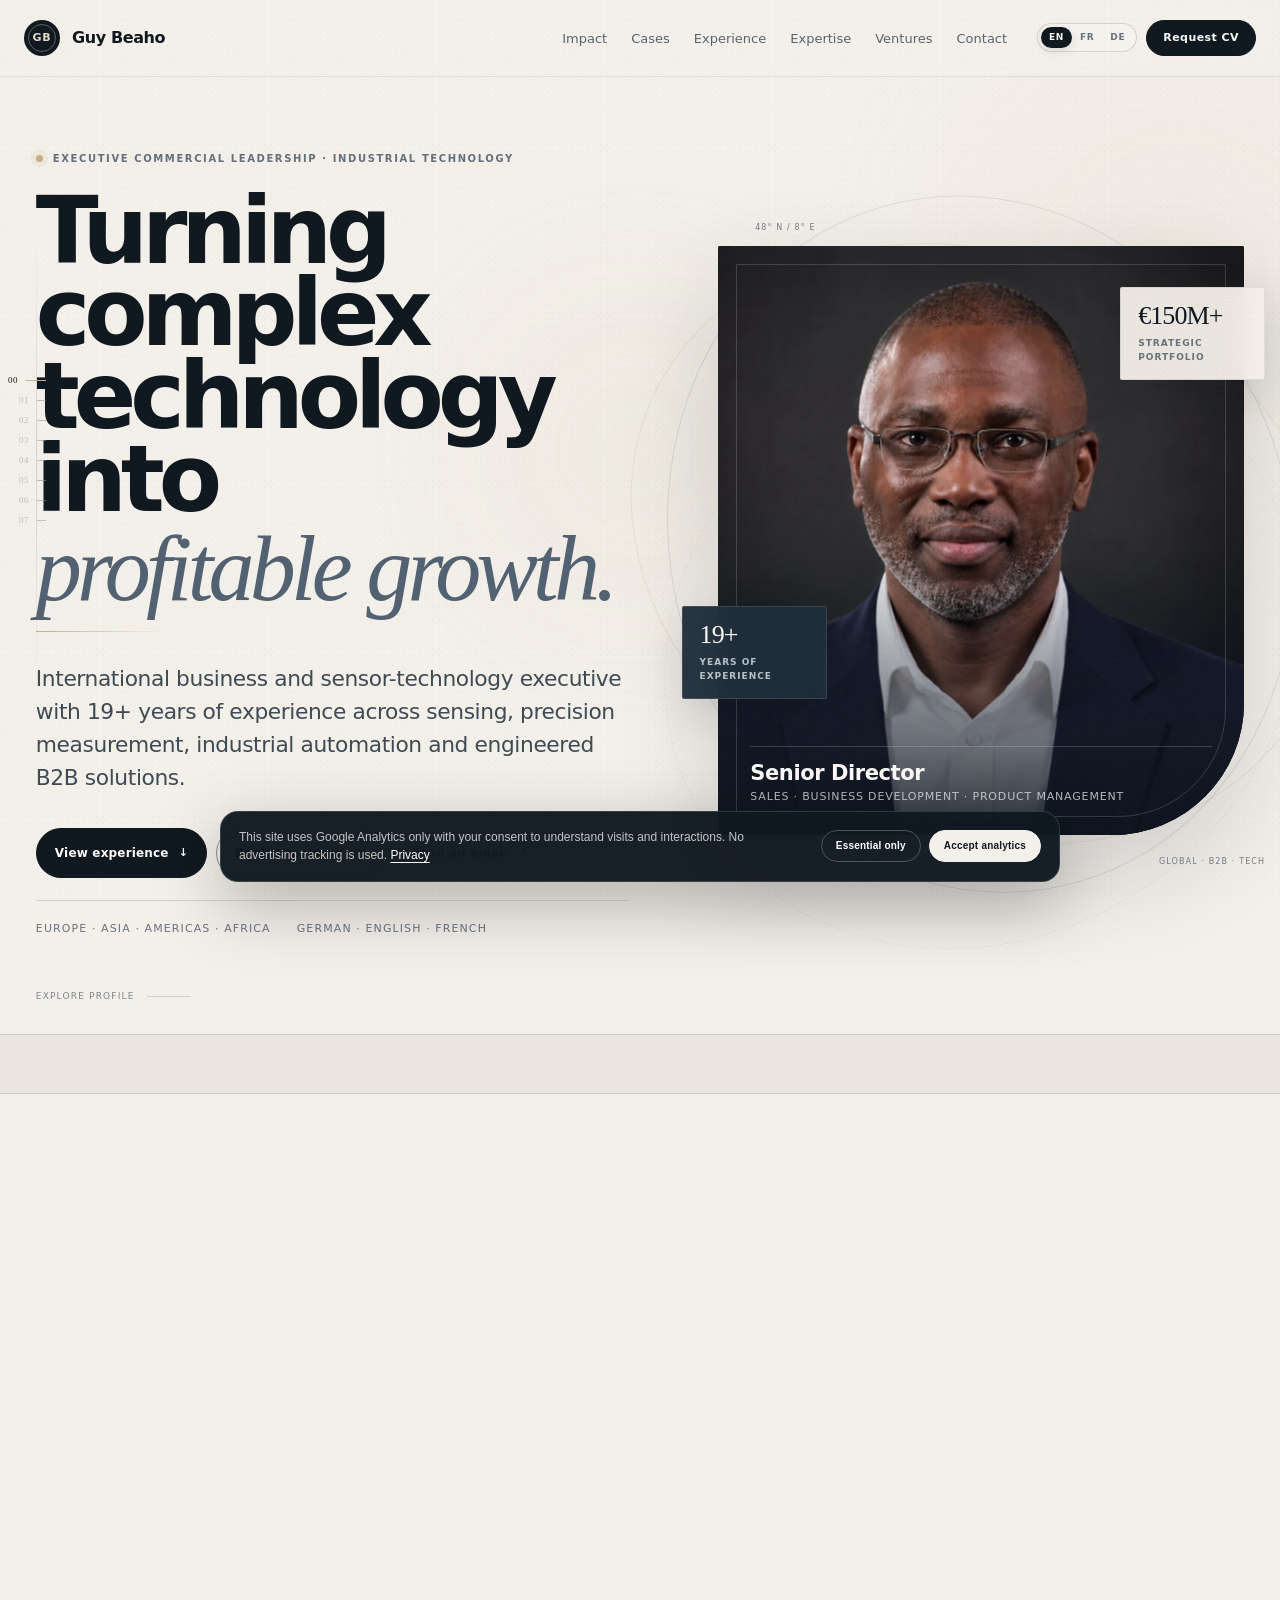
==== commit 9b1f9c0a: "up" ====
--- a/index.html
+++ b/index.html
@@ -299,7 +299,7 @@
 <article class="venture-card venture-card-featured reveal has-preview" data-venture="01"><span aria-hidden="true" class="venture-no">01</span><span class="venture-label" data-de="Unternehmertum · Seit 2024" data-en="Entrepreneurship · Since 2024" data-fr="Entrepreneuriat · Depuis 2024">Entrepreneurship · Since 2024</span><figure class="project-preview project-preview-real"><img alt="Lune Beauty website — live project" decoding="async" height="540" loading="lazy" src="assets/project-lune.webp" width="960"/><span class="project-preview-badge">LIVE · LUNE BEAUTY</span></figure><h3 data-de="Lune Beauty" data-en="Lune Beauty" data-fr="Lune Beauty">Lune Beauty</h3><p class="venture-summary" data-de="Das Unternehmen von Grund auf mit aufgebaut; Website, CRM, Markenidentität und Go-to-Market-Materialien eigenständig entwickelt sowie Kundenakquise und Partnerschaften vorangetrieben." data-en="Co-founded and built the business from the ground up, personally creating the website, CRM, brand identity and go-to-market assets while also driving customer acquisition and partnerships." data-fr="Cofondation et développement de l’activité à partir de zéro, avec conception personnelle du site, du CRM, de l’identité de marque et des outils de commercialisation, ainsi que pilotage de l’acquisition clients et des partenariats.">Co-founded and built the business from the ground up, personally creating the website, CRM, brand identity and go-to-market assets while also driving customer acquisition and partnerships.</p><div class="project-proof"><div class="project-proof-row"><strong data-de="Digitale Basis" data-en="Digital foundation" data-fr="Fondation digitale">Digital foundation</strong><span data-de="Website · CRM" data-en="Website · CRM" data-fr="Site web · CRM">Website · CRM</span></div><div class="project-proof-row"><strong data-de="Marke &amp; Kampagnen" data-en="Brand &amp; campaigns" data-fr="Marque &amp; campagnes">Brand &amp; campaigns</strong><span data-de="Marke · Kampagnen" data-en="Brand · campaigns" data-fr="Marque · campagnes">Brand · campaigns</span></div><div class="project-proof-row"><strong data-de="Kommerzieller Aufbau" data-en="Commercial build-up" data-fr="Construction commerciale">Commercial build-up</strong><span data-de="Akquise · Partnerschaften" data-en="Acquisition · partnerships" data-fr="Acquisition · partenariats">Acquisition · partnerships</span></div></div><a class="venture-link" data-de="Lune Beauty ansehen ↗" data-en="Visit Lune Beauty ↗" data-fr="Découvrir Lune Beauty ↗" href="https://www.lunebeauty.de/" rel="noopener" target="_blank">Visit Lune Beauty ↗</a></article>
 <article class="venture-card reveal has-preview" data-venture="02"><span aria-hidden="true" class="venture-no">02</span><span class="venture-label" data-de="Angewandte KI &amp; digitale Produktentwicklung" data-en="Applied AI &amp; Digital Product Building" data-fr="IA appliquée &amp; création de produits numériques">Applied AI &amp; Digital Product Building</span><figure class="project-preview project-preview-real"><img alt="Life OS — personal productivity and digital product platform" decoding="async" height="540" loading="lazy" src="assets/project-lifeos.webp" width="960"/><span class="project-preview-badge">PRODUCT · Σ LIFE OS</span></figure><h3 data-de="Lokale KI-Infrastruktur &amp; digitale Produkte" data-en="Local AI Infrastructure &amp; Digital Products" data-fr="Infrastructure IA locale &amp; produits numériques">Local AI Infrastructure &amp; Digital Products</h3><p class="venture-summary" data-de="Konzeption und Betrieb einer privaten lokalen KI-Umgebung sowie Entwicklung praxisnaher digitaler Produkte wie LifeOS, Web Intelligence und Tools zur Marketplace-Anbindung." data-en="Designed and operate a private local AI environment while building practical digital products such as LifeOS, Web Intelligence and marketplace-connectivity tools." data-fr="Conception et exploitation d’un environnement d’IA local et privé, parallèlement au développement de produits numériques concrets tels que LifeOS, Web Intelligence et des outils de connexion aux marketplaces.">Designed and operate a private local AI environment while building practical digital products such as LifeOS, Web Intelligence and marketplace-connectivity tools.</p><div class="project-proof"><div class="project-proof-row"><strong data-de="Privater KI-Stack" data-en="Private AI stack" data-fr="Stack IA privé">Private AI stack</strong><span data-de="Ollama · OpenWebUI · LM Studio" data-en="Ollama · OpenWebUI · LM Studio" data-fr="Ollama · OpenWebUI · LM Studio">Ollama · OpenWebUI · LM Studio</span></div><div class="project-proof-row"><strong data-de="LifeOS" data-en="LifeOS" data-fr="LifeOS">LifeOS</strong><span data-de="Persönliche Arbeitsumgebung" data-en="Personal operating environment" data-fr="Environnement personnel intégré">Personal operating environment</span></div><div class="project-proof-row"><strong data-de="Produktportfolio" data-en="Product portfolio" data-fr="Portefeuille produit">Product portfolio</strong><span data-de="Web Intelligence · Marketplace Connector" data-en="Web Intelligence · Marketplace Connector" data-fr="Web Intelligence · Marketplace Connector">Web Intelligence · Marketplace Connector</span></div></div><a class="venture-link" data-de="KI- &amp; Produktprojekte ansehen ↗" data-en="Explore AI &amp; product work ↗" data-fr="Découvrir les projets IA &amp; produit ↗" href="https://project-sum-b961a.web.app/app.html#dashboard" rel="noopener" target="_blank">Explore AI &amp; product work ↗</a></article>
 <article class="venture-card reveal has-preview" data-venture="03"><span aria-hidden="true" class="venture-no">03</span><span class="venture-label" data-de="Literarisches Schreiben" data-en="Creative writing" data-fr="Écriture &amp; fiction">Creative writing</span><figure class="project-preview project-preview-real"><img alt="Chroniques d’ailleurs — literary project" decoding="async" height="540" loading="lazy" src="assets/project-writing.webp" width="960"/><span class="project-preview-badge">LITERARY · SINCE 2014</span></figure><h3 data-de="Romanautor &amp; Schriftsteller" data-en="Novelist &amp; Fiction Author" data-fr="Romancier &amp; auteur de fiction">Novelist &amp; Fiction Author</h3><p class="venture-summary" data-de="Eine eigenständige schriftstellerische Tätigkeit mit Reiseberichten, Kurzprosa, Lyrik und Romanprojekten – parallel zu einer internationalen Führungslaufbahn." data-en="An independent writing practice spanning travel writing, short fiction, poetry and long-form fiction, sustained alongside an international executive career." data-fr="Une pratique d’écriture indépendante mêlant récits de voyage, nouvelles, poésie et fiction longue, menée en parallèle d’une carrière internationale de dirigeant.">An independent writing practice spanning travel writing, short fiction, poetry and long-form fiction, sustained alongside an international executive career.</p><div class="project-proof"><div class="project-proof-row"><strong data-de="Seit 2014" data-en="Since 2014" data-fr="Depuis 2014">Since 2014</strong><span data-de="Unabhängiger Blog" data-en="Independent blog" data-fr="Blog indépendant">Independent blog</span></div><div class="project-proof-row"><strong data-de="Fünf Romane" data-en="Five novels" data-fr="Cinq romans">Five novels</strong><span data-de="Abgeschlossene Romane" data-en="Completed novels" data-fr="Romans achevés">Completed novels</span></div><div class="project-proof-row"><strong data-de="In Entwicklung" data-en="In development" data-fr="En développement">In development</strong><span data-de="Weitere Manuskripte" data-en="Further manuscripts" data-fr="Nouveaux manuscrits">Further manuscripts</span></div></div><a class="venture-link" data-de="Chroniques d’ailleurs entdecken ↗" data-en="Explore Chroniques d’ailleurs ↗" data-fr="Découvrir Chroniques d’ailleurs ↗" href="https://guy2b.github.io/D2L/" rel="noopener" target="_blank">Explore Chroniques d’ailleurs ↗</a></article>
-<article class="venture-card reveal has-preview" data-venture="04"><span aria-hidden="true" class="venture-no">04</span><span class="venture-label" data-de="Wissenschaftliche Simulation &amp; Modellierung" data-en="Computational exploration" data-fr="Exploration scientifique &amp; numérique">Computational exploration</span><figure class="project-preview project-preview-real"><img alt="Interactive Milky Way and Solar System simulation" decoding="async" height="540" loading="lazy" src="assets/project-simulation.webp" width="960"/><span class="project-preview-badge">INTERACTIVE · 3D SIMULATION</span></figure><h3 data-de="Interaktive Simulation der Milchstraße &amp; des Sonnensystems" data-en="Interactive Milky Way &amp; Solar System Simulation" data-fr="Simulation interactive de la Voie lactée &amp; du Système solaire">Interactive Milky Way &amp; Solar System Simulation</h3><p class="venture-summary" data-de="Konzeption und Entwicklung einer interaktiven 3D-Erfahrung, die Sonnensystem und galaktische Maßstäbe verbindet – mit Orbitalbewegungen, Objektdaten, Raumzeit-Krümmungsgittern und Gravitationslinsen-Visualisierung." data-en="Designed and built an interactive 3D experience linking Solar System and galactic scales, combining orbital motion, object data, spacetime-curvature grids and gravitational-lensing visualization." data-fr="Conception et réalisation d’une expérience 3D interactive reliant les échelles du Système solaire et de la galaxie, avec mouvements orbitaux, données d’objets, grilles de courbure de l’espace-temps et visualisation de lentille gravitationnelle.">Designed and built an interactive 3D experience linking Solar System and galactic scales, combining orbital motion, object data, spacetime-curvature grids and gravitational-lensing visualization.</p><div class="project-proof"><div class="project-proof-row"><strong data-de="Interaktives 3D" data-en="Interactive 3D" data-fr="3D interactive">Interactive 3D</strong><span data-de="Three.js · Navigation" data-en="Three.js · navigation" data-fr="Three.js · navigation">Three.js · navigation</span></div><div class="project-proof-row"><strong data-de="Zwei Maßstäbe" data-en="Two scales" data-fr="Deux échelles">Two scales</strong><span data-de="Solar · galaktisch" data-en="Solar · galactic" data-fr="Solaire · galactique">Solar · galactic</span></div><div class="project-proof-row"><strong data-de="Wissenschaftliche Funktionen" data-en="Scientific features" data-fr="Fonctions scientifiques">Scientific features</strong><span data-de="S2 · Lensing · Daten" data-en="S2 · lensing · data" data-fr="S2 · lentille · données">S2 · lensing · data</span></div></div><a class="venture-link" data-de="Simulation öffnen ↗" data-en="Open simulation ↗" data-fr="Ouvrir la simulation ↗" href="assets/milky-way-simulation.html" rel="noopener" target="_blank">Open simulation ↗</a></article>
+<article class="venture-card reveal has-preview venture-card-science" data-venture="04"><span aria-hidden="true" class="venture-no">04</span><span class="venture-label" data-de="Interaktives Wissenschaftsprojekt · Eigenprojekt" data-en="Interactive science project · Self-directed" data-fr="Projet scientifique interactif · Projet personnel">Interactive science project · Self-directed</span><figure class="project-preview project-preview-real"><img alt="Spacetime Lab explanatory page and interactive gravity simulation" decoding="async" height="540" loading="lazy" src="assets/project-simulation.webp" width="960"/><span class="project-preview-badge" data-de="VERSTEHEN + SIMULIEREN · 3D" data-en="EXPLAIN + SIMULATE · 3D" data-fr="COMPRENDRE + SIMULER · 3D">EXPLAIN + SIMULATE · 3D</span></figure><h3 data-de="Spacetime Lab · Gravitation in 3D" data-en="Spacetime Lab · Gravity in 3D" data-fr="Spacetime Lab · La gravité en 3D">Spacetime Lab · Gravity in 3D</h3><p class="venture-summary" data-de="Eine zweiteilige Wissenschaftserfahrung: zuerst das Modell verstehen, dann interaktiv erkunden. Konzipiert und entwickelt wurden Erklärungsebene und 3D-Simulation, um Raumzeitkrümmung, Orbitalbewegung und Größenordnungen anschaulich zu machen." data-en="A two-part science experience that first explains the model, then lets visitors explore it. I designed and built the explanatory layer and interactive 3D simulation to make spacetime curvature, orbital motion and scale easier to understand." data-fr="Une expérience scientifique en deux temps : comprendre d’abord le modèle, puis l’explorer. J’ai conçu et développé la couche explicative et la simulation 3D interactive pour rendre plus lisibles la courbure de l’espace-temps, le mouvement orbital et les changements d’échelle.">A two-part science experience that first explains the model, then lets visitors explore it. I designed and built the explanatory layer and interactive 3D simulation to make spacetime curvature, orbital motion and scale easier to understand.</p><div class="project-proof"><div class="project-proof-row"><strong data-de="Verstehen" data-en="Explain" data-fr="Comprendre">Explain</strong><span data-de="Konzepte · Modellgrenzen · Entwicklung" data-en="Concepts · model limits · evolution" data-fr="Concepts · limites du modèle · évolution">Concepts · model limits · evolution</span></div><div class="project-proof-row"><strong data-de="Erkunden" data-en="Explore" data-fr="Explorer">Explore</strong><span data-de="3D-Gitter · Orbitalbewegung · Kamera" data-en="3D grid · orbital motion · camera" data-fr="Grille 3D · mouvement orbital · caméra">3D grid · orbital motion · camera</span></div><div class="project-proof-row"><strong data-de="Skalen" data-en="Scale" data-fr="Échelles">Scale</strong><span data-de="Planeten · Sonne · Sagittarius A*" data-en="Planets · Sun · Sagittarius A*" data-fr="Planètes · Soleil · Sagittarius A*">Planets · Sun · Sagittarius A*</span></div></div><a class="venture-link" data-de="Projekt erkunden ↗" data-en="Explore the project ↗" data-fr="Explorer le projet ↗" href="spacetime-lab.html" rel="noopener" target="_blank">Explore the project ↗</a></article>
 </div>
 </div>
 </section>
@@ -335,10 +335,11 @@
 <footer>
 <div class="section-shell footer-inner">
 <span>© <span id="year"></span> Guy Beaho</span>
-<span data-de="Keine Analytics · Kein Tracking · Statische Website" data-en="No analytics · No tracking · Static site" data-fr="Sans analytics · Sans suivi · Site statique">No analytics · No tracking · Static site</span>
-<span class="legal-links"><a data-de="Impressum" data-en="Imprint" data-fr="Mentions légales" href="impressum.html">Imprint</a><b>·</b><a data-de="Datenschutz" data-en="Privacy" data-fr="Confidentialité" href="privacy.html">Privacy</a></span><a data-de="Nach oben ↑" data-en="Back to top ↑" data-fr="Retour en haut ↑" href="#top">Back to top ↑</a>
+<span data-de="Analytics nur mit Einwilligung · Statische Website" data-en="Analytics by consent · Static site" data-fr="Analytics avec consentement · Site statique">Analytics by consent · Static site</span>
+<span class="legal-links"><a data-de="Impressum" data-en="Imprint" data-fr="Mentions légales" href="impressum.html">Imprint</a><b>·</b><a data-de="Datenschutz" data-en="Privacy" data-fr="Confidentialité" href="privacy.html">Privacy</a><b>·</b><button class="analytics-settings-link" data-analytics-settings data-de="Datenschutz-Einstellungen" data-en="Privacy settings" data-fr="Préférences de confidentialité">Privacy settings</button></span><a data-de="Nach oben ↑" data-en="Back to top ↑" data-fr="Retour en haut ↑" href="#top">Back to top ↑</a>
 </div>
 </footer>
 <script src="script.js"></script>
+<script src="analytics.js" defer></script>
 </body>
 </html>
--- a/styles.css
+++ b/styles.css
@@ -1444,3 +1444,28 @@
 @media(max-width:680px){
   .signal-card-b{left:-1%;bottom:22%}
 }
+
+
+/* ===== V12: SPACETIME LAB FEATURE ===== */
+.venture-card-science{
+  border-color:rgba(63,105,126,.22);
+  background:linear-gradient(145deg,#ece8e1 0%,#e7e2da 100%);
+}
+.venture-card-science:before{
+  background:radial-gradient(460px circle at var(--mx) var(--my),rgba(82,144,170,.13),transparent 46%);
+}
+.venture-card-science .project-preview-real{
+  border-color:rgba(71,116,137,.22);
+  box-shadow:0 16px 38px rgba(16,24,32,.10);
+}
+.venture-card-science .project-preview-badge{
+  background:rgba(8,19,29,.90);
+  border-color:rgba(145,211,235,.22);
+}
+.venture-card-science .venture-link{
+  color:#163e52;
+}
+.venture-card-science:hover{
+  border-color:rgba(52,103,127,.42);
+  box-shadow:0 26px 64px rgba(24,55,70,.11);
+}
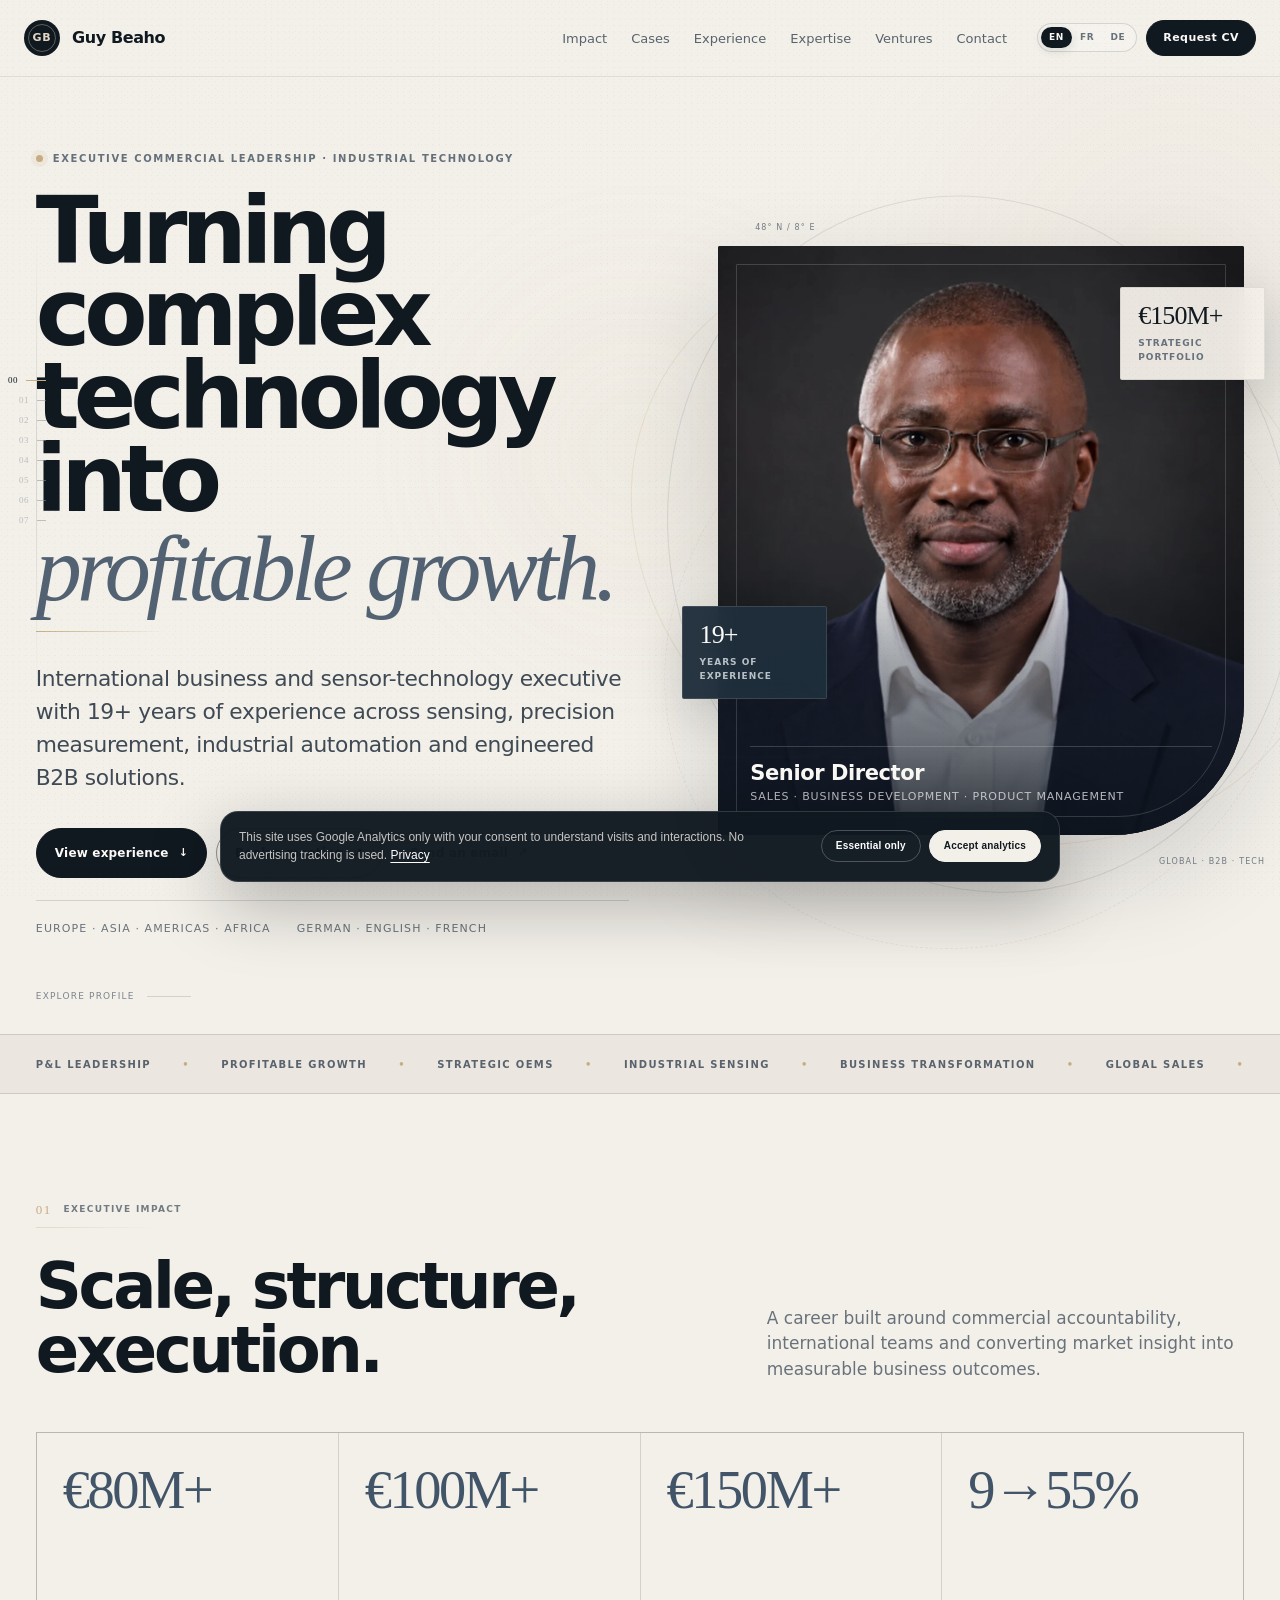
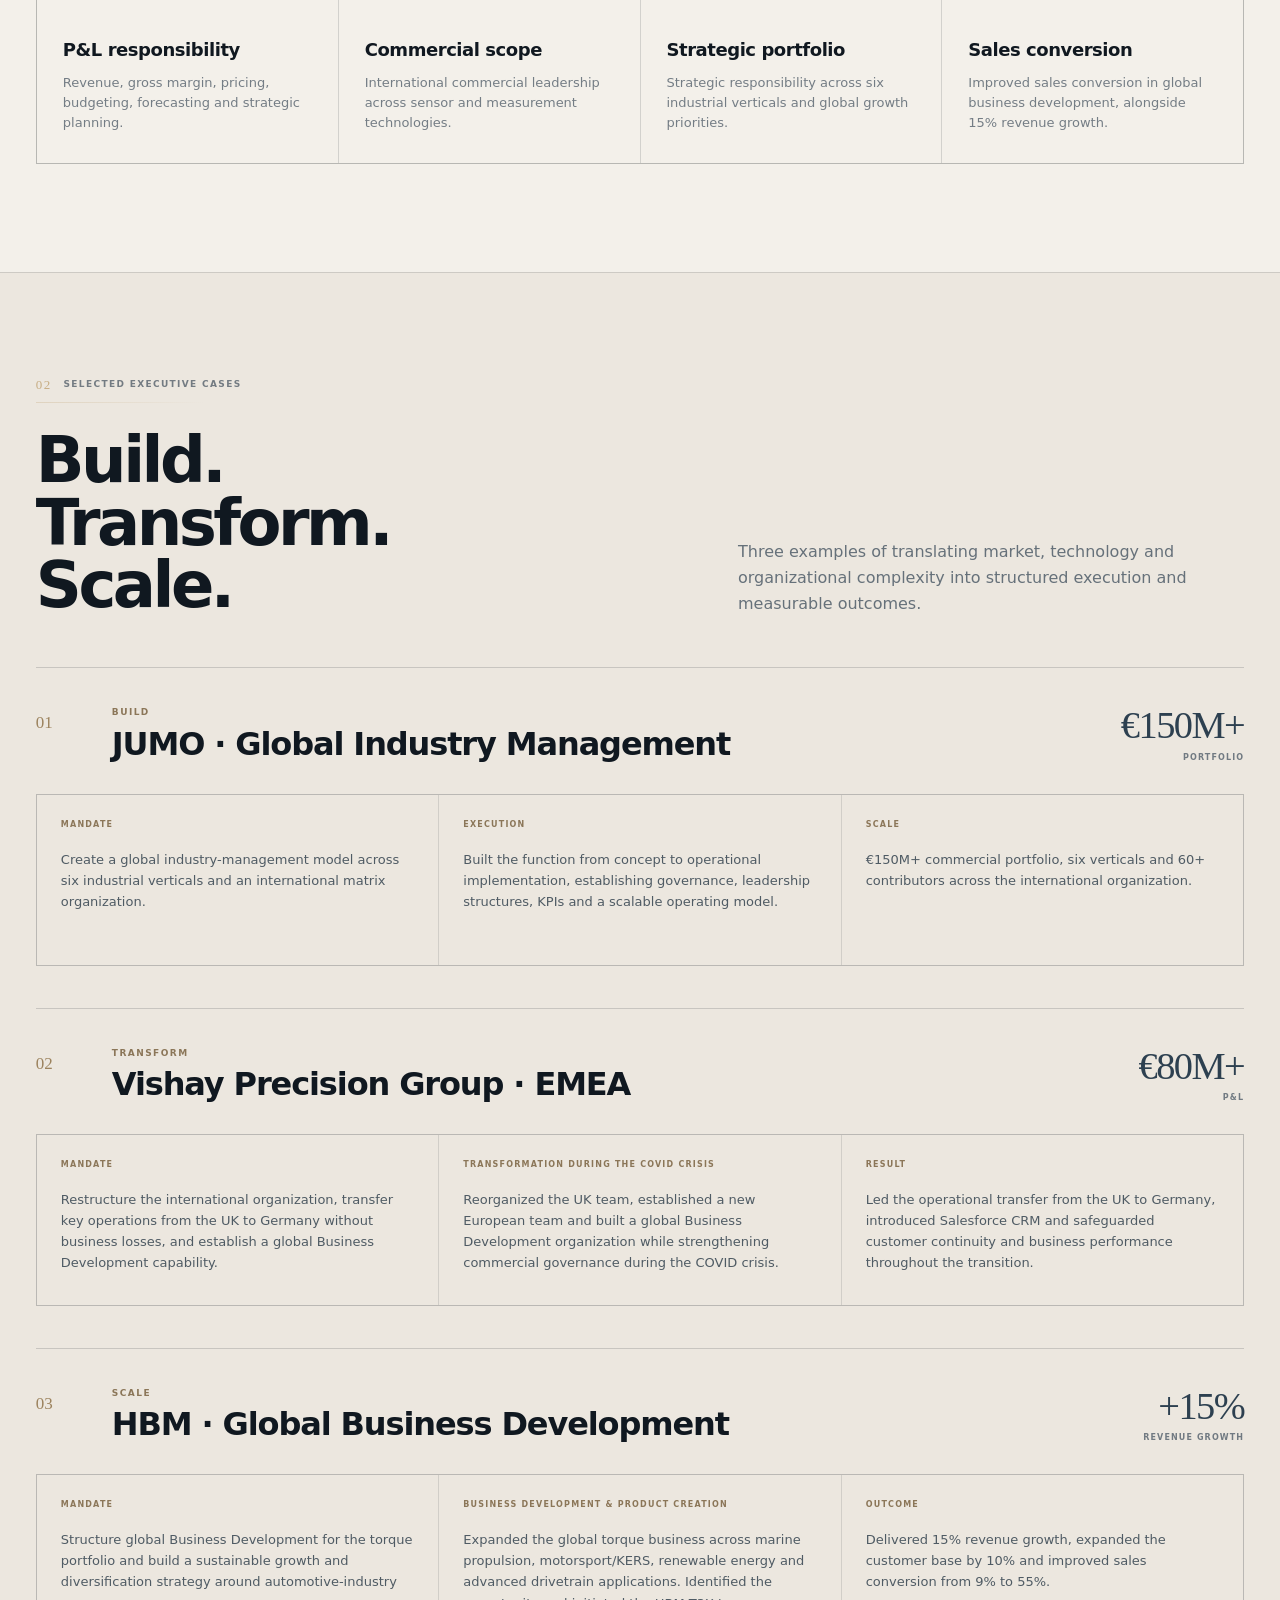
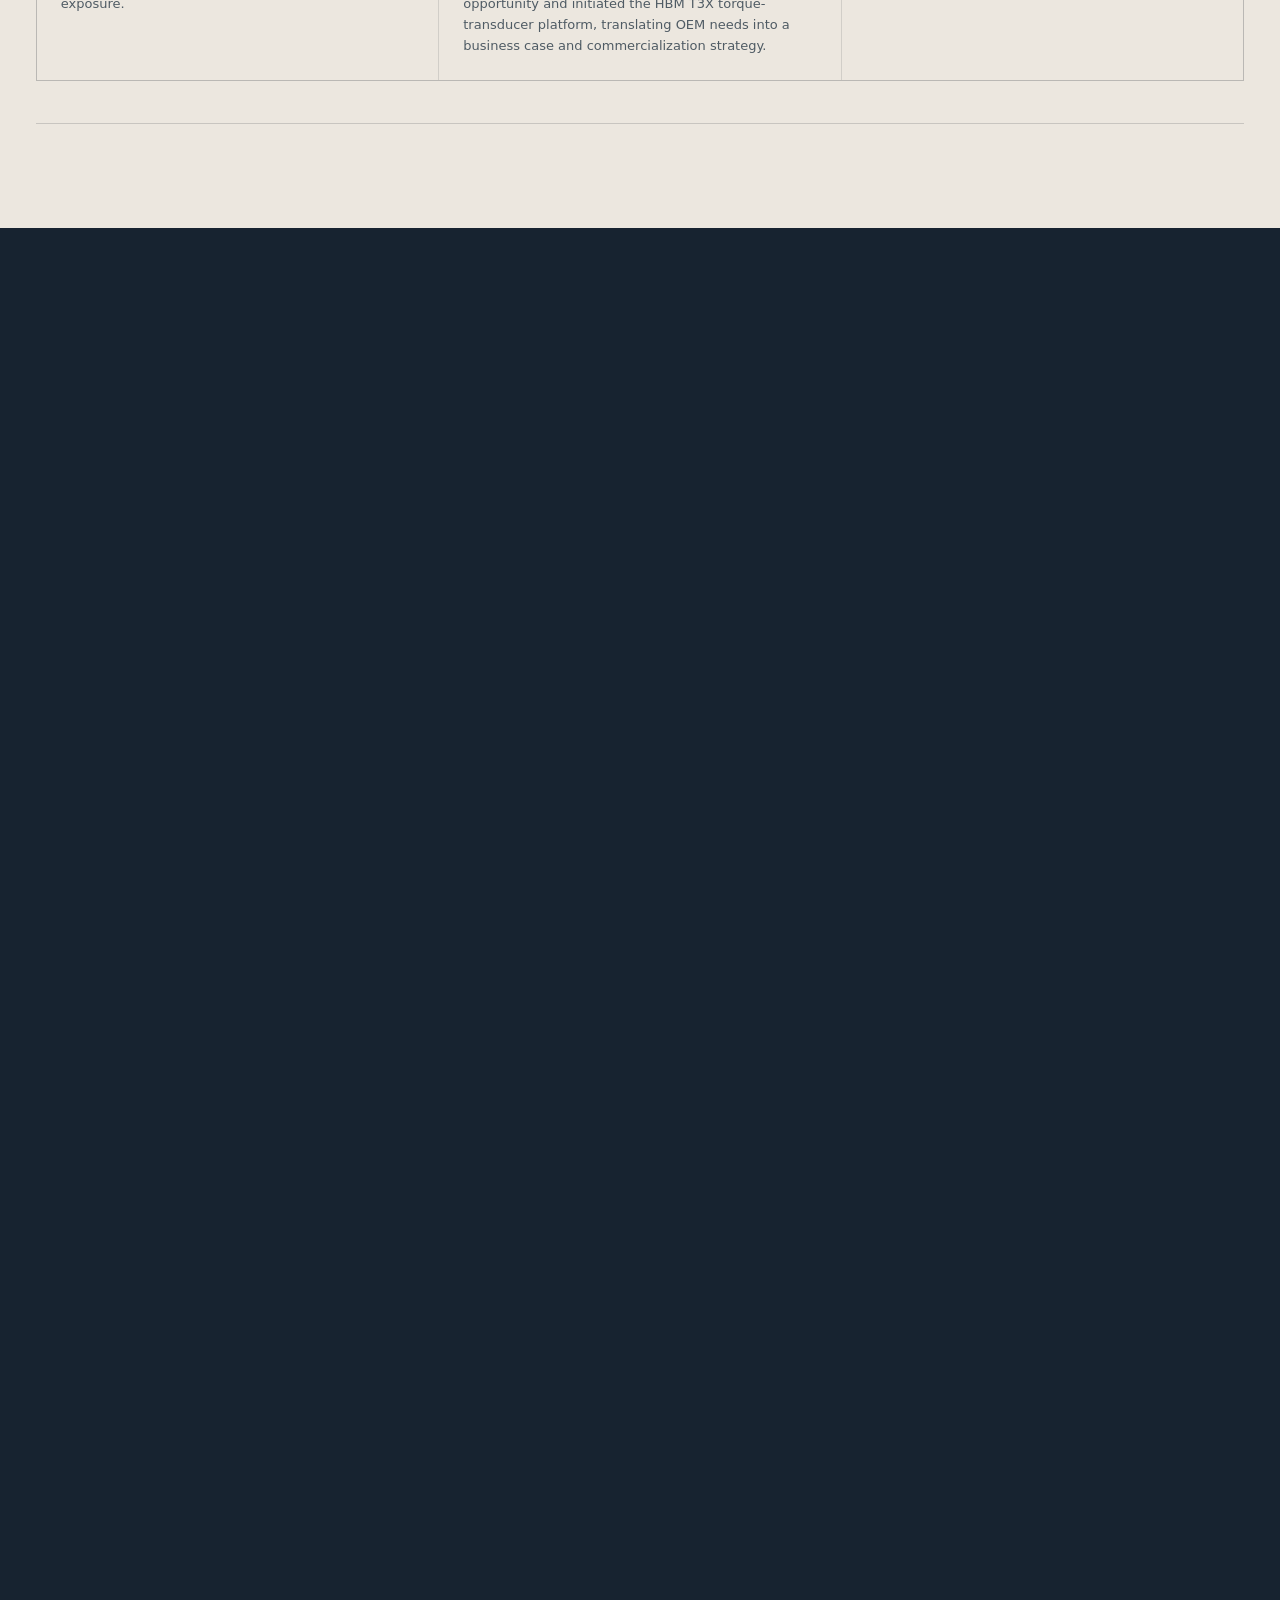
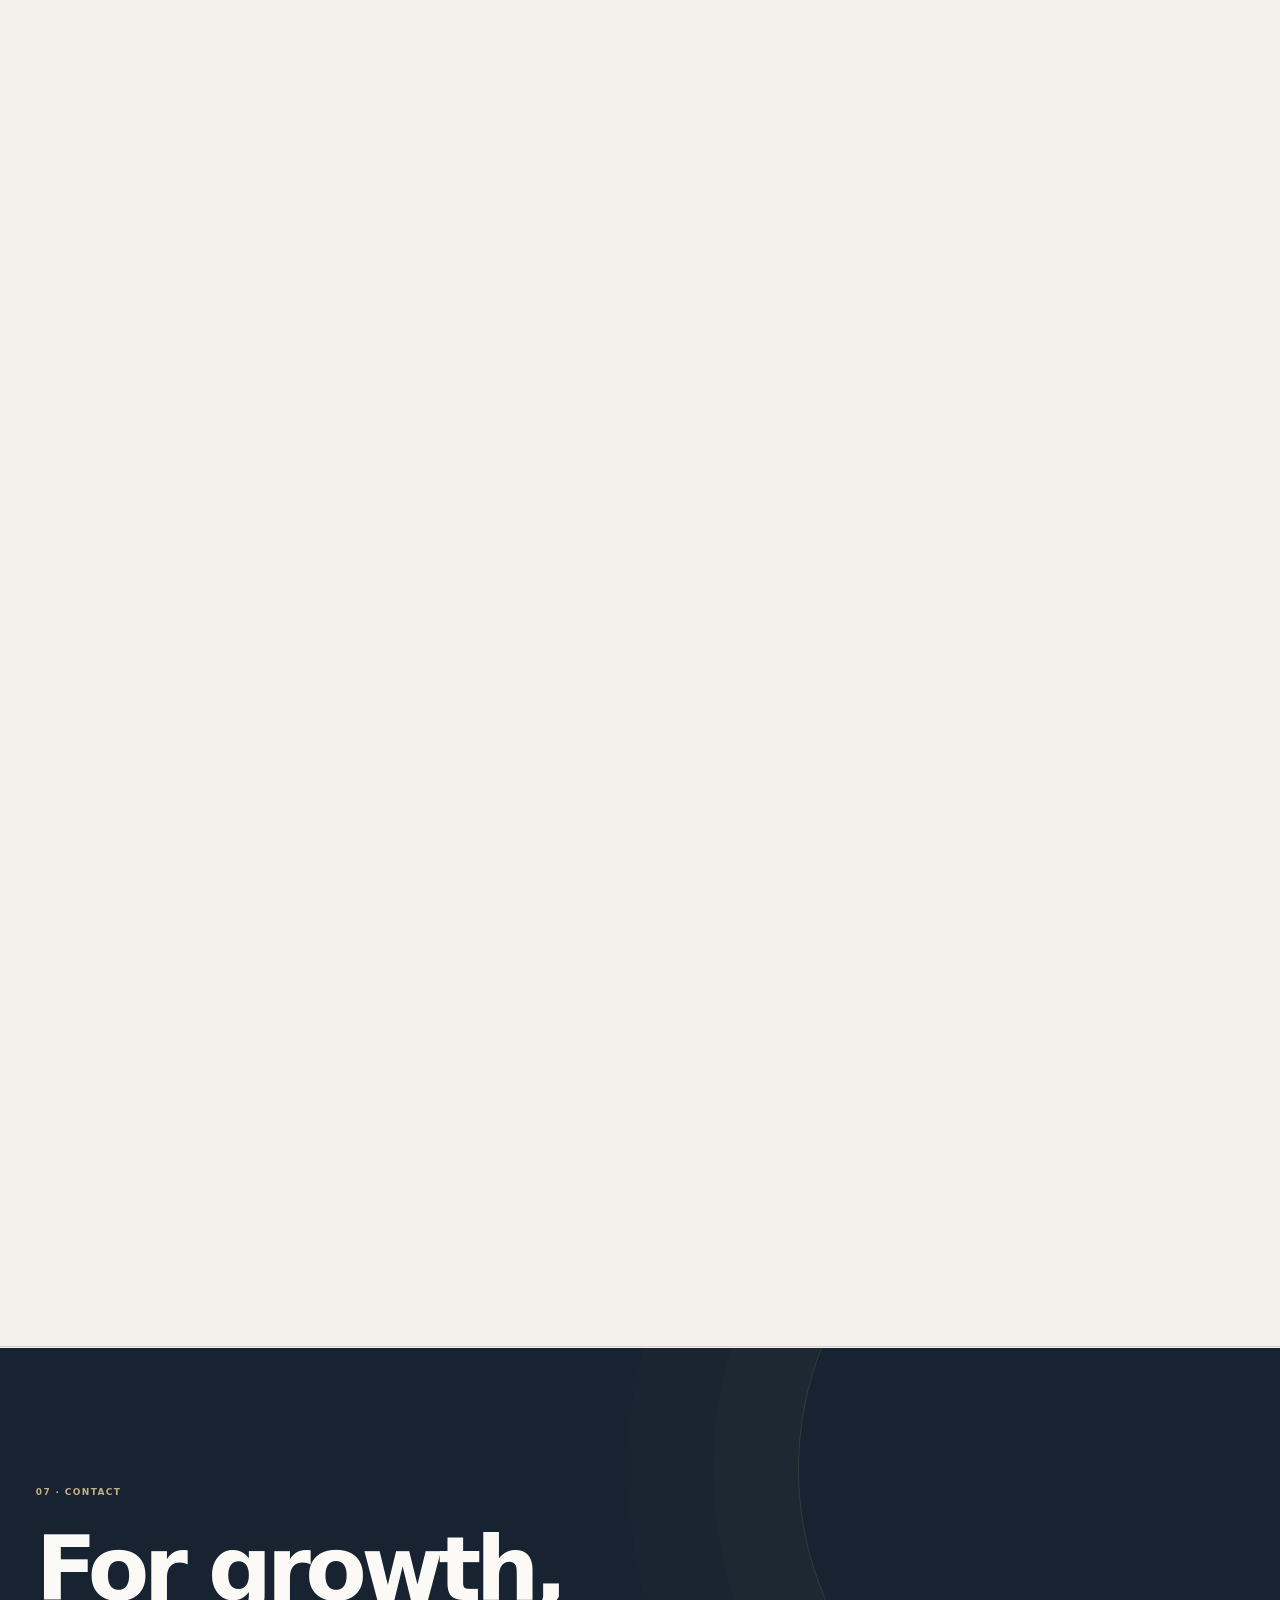
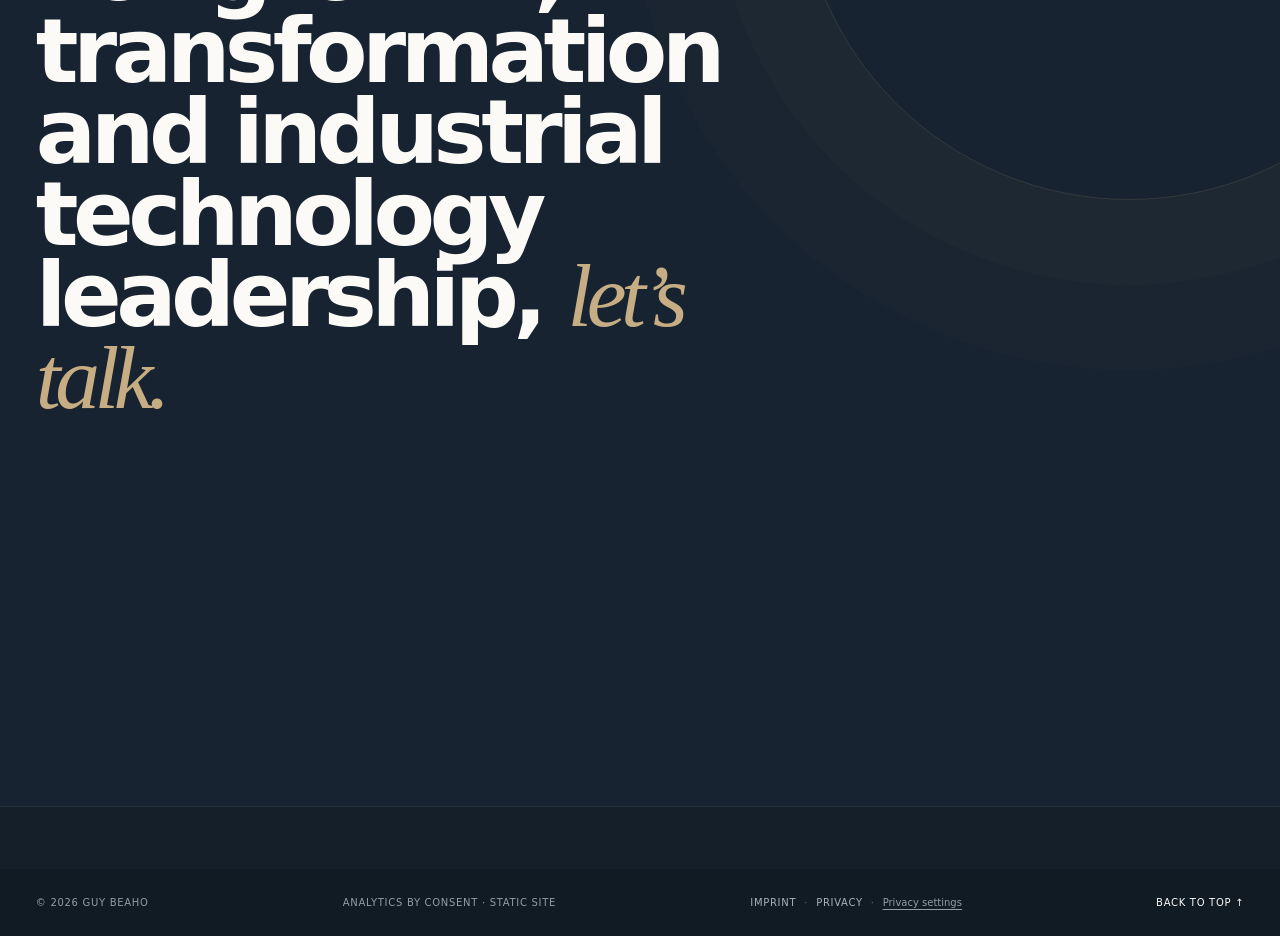
==== commit eed86ad3: "up" ====
--- a/index.html
+++ b/index.html
@@ -297,7 +297,7 @@
 </div>
 <div class="venture-grid">
 <article class="venture-card venture-card-featured reveal has-preview" data-venture="01"><span aria-hidden="true" class="venture-no">01</span><span class="venture-label" data-de="Unternehmertum · Seit 2024" data-en="Entrepreneurship · Since 2024" data-fr="Entrepreneuriat · Depuis 2024">Entrepreneurship · Since 2024</span><figure class="project-preview project-preview-real"><img alt="Lune Beauty website — live project" decoding="async" height="540" loading="lazy" src="assets/project-lune.webp" width="960"/><span class="project-preview-badge">LIVE · LUNE BEAUTY</span></figure><h3 data-de="Lune Beauty" data-en="Lune Beauty" data-fr="Lune Beauty">Lune Beauty</h3><p class="venture-summary" data-de="Das Unternehmen von Grund auf mit aufgebaut; Website, CRM, Markenidentität und Go-to-Market-Materialien eigenständig entwickelt sowie Kundenakquise und Partnerschaften vorangetrieben." data-en="Co-founded and built the business from the ground up, personally creating the website, CRM, brand identity and go-to-market assets while also driving customer acquisition and partnerships." data-fr="Cofondation et développement de l’activité à partir de zéro, avec conception personnelle du site, du CRM, de l’identité de marque et des outils de commercialisation, ainsi que pilotage de l’acquisition clients et des partenariats.">Co-founded and built the business from the ground up, personally creating the website, CRM, brand identity and go-to-market assets while also driving customer acquisition and partnerships.</p><div class="project-proof"><div class="project-proof-row"><strong data-de="Digitale Basis" data-en="Digital foundation" data-fr="Fondation digitale">Digital foundation</strong><span data-de="Website · CRM" data-en="Website · CRM" data-fr="Site web · CRM">Website · CRM</span></div><div class="project-proof-row"><strong data-de="Marke &amp; Kampagnen" data-en="Brand &amp; campaigns" data-fr="Marque &amp; campagnes">Brand &amp; campaigns</strong><span data-de="Marke · Kampagnen" data-en="Brand · campaigns" data-fr="Marque · campagnes">Brand · campaigns</span></div><div class="project-proof-row"><strong data-de="Kommerzieller Aufbau" data-en="Commercial build-up" data-fr="Construction commerciale">Commercial build-up</strong><span data-de="Akquise · Partnerschaften" data-en="Acquisition · partnerships" data-fr="Acquisition · partenariats">Acquisition · partnerships</span></div></div><a class="venture-link" data-de="Lune Beauty ansehen ↗" data-en="Visit Lune Beauty ↗" data-fr="Découvrir Lune Beauty ↗" href="https://www.lunebeauty.de/" rel="noopener" target="_blank">Visit Lune Beauty ↗</a></article>
-<article class="venture-card reveal has-preview" data-venture="02"><span aria-hidden="true" class="venture-no">02</span><span class="venture-label" data-de="Angewandte KI &amp; digitale Produktentwicklung" data-en="Applied AI &amp; Digital Product Building" data-fr="IA appliquée &amp; création de produits numériques">Applied AI &amp; Digital Product Building</span><figure class="project-preview project-preview-real"><img alt="Life OS — personal productivity and digital product platform" decoding="async" height="540" loading="lazy" src="assets/project-lifeos.webp" width="960"/><span class="project-preview-badge">PRODUCT · Σ LIFE OS</span></figure><h3 data-de="Lokale KI-Infrastruktur &amp; digitale Produkte" data-en="Local AI Infrastructure &amp; Digital Products" data-fr="Infrastructure IA locale &amp; produits numériques">Local AI Infrastructure &amp; Digital Products</h3><p class="venture-summary" data-de="Konzeption und Betrieb einer privaten lokalen KI-Umgebung sowie Entwicklung praxisnaher digitaler Produkte wie LifeOS, Web Intelligence und Tools zur Marketplace-Anbindung." data-en="Designed and operate a private local AI environment while building practical digital products such as LifeOS, Web Intelligence and marketplace-connectivity tools." data-fr="Conception et exploitation d’un environnement d’IA local et privé, parallèlement au développement de produits numériques concrets tels que LifeOS, Web Intelligence et des outils de connexion aux marketplaces.">Designed and operate a private local AI environment while building practical digital products such as LifeOS, Web Intelligence and marketplace-connectivity tools.</p><div class="project-proof"><div class="project-proof-row"><strong data-de="Privater KI-Stack" data-en="Private AI stack" data-fr="Stack IA privé">Private AI stack</strong><span data-de="Ollama · OpenWebUI · LM Studio" data-en="Ollama · OpenWebUI · LM Studio" data-fr="Ollama · OpenWebUI · LM Studio">Ollama · OpenWebUI · LM Studio</span></div><div class="project-proof-row"><strong data-de="LifeOS" data-en="LifeOS" data-fr="LifeOS">LifeOS</strong><span data-de="Persönliche Arbeitsumgebung" data-en="Personal operating environment" data-fr="Environnement personnel intégré">Personal operating environment</span></div><div class="project-proof-row"><strong data-de="Produktportfolio" data-en="Product portfolio" data-fr="Portefeuille produit">Product portfolio</strong><span data-de="Web Intelligence · Marketplace Connector" data-en="Web Intelligence · Marketplace Connector" data-fr="Web Intelligence · Marketplace Connector">Web Intelligence · Marketplace Connector</span></div></div><a class="venture-link" data-de="KI- &amp; Produktprojekte ansehen ↗" data-en="Explore AI &amp; product work ↗" data-fr="Découvrir les projets IA &amp; produit ↗" href="https://project-sum-b961a.web.app/app.html#dashboard" rel="noopener" target="_blank">Explore AI &amp; product work ↗</a></article>
+<article class="venture-card reveal has-preview" data-venture="02"><span aria-hidden="true" class="venture-no">02</span><span class="venture-label" data-de="Angewandte KI &amp; digitale Produktentwicklung" data-en="Applied AI &amp; Digital Product Building" data-fr="IA appliquée &amp; création de produits numériques">Applied AI &amp; Digital Product Building</span><figure class="project-preview project-preview-real"><img alt="Life OS — personal productivity and digital product platform" decoding="async" height="540" loading="lazy" src="assets/project-lifeos.webp" width="960"/><span class="project-preview-badge" data-de="BETA-TESTING · Σ LIFE OS" data-en="BETA TESTING · Σ LIFE OS" data-fr="TEST BÊTA · Σ LIFE OS">BETA TESTING · Σ LIFE OS</span></figure><h3 data-de="Lokale KI-Infrastruktur &amp; digitale Produkte" data-en="Local AI Infrastructure &amp; Digital Products" data-fr="Infrastructure IA locale &amp; produits numériques">Local AI Infrastructure &amp; Digital Products</h3><p class="venture-summary" data-de="Auf Basis einer privaten lokalen KI-Umgebung entstehen digitale Produkte, die sich derzeit im Beta-Testing befinden. Life OS erprobt eine ruhige, nachvollziehbare Entscheidungsebene für Arbeits- und Alltagskontext, ergänzt durch Web Intelligence und Marketplace-Tools." data-en="Built around a private local AI environment and translated into digital products currently in beta testing. Life OS explores a calm, explainable decision layer for work and life context, alongside Web Intelligence and marketplace-connectivity tools." data-fr="Construit autour d’un environnement d’IA local et privé, puis décliné en produits numériques actuellement en phase de test bêta. Life OS explore une couche de décision claire et explicable pour le contexte professionnel et personnel, aux côtés de Web Intelligence et d’outils de connexion aux marketplaces.">Built around a private local AI environment and translated into digital products currently in beta testing. Life OS explores a calm, explainable decision layer for work and life context, alongside Web Intelligence and marketplace-connectivity tools.</p><div class="project-proof"><div class="project-proof-row"><strong data-de="Privater KI-Stack" data-en="Private AI stack" data-fr="Stack IA privé">Private AI stack</strong><span data-de="Ollama · OpenWebUI · LM Studio" data-en="Ollama · OpenWebUI · LM Studio" data-fr="Ollama · OpenWebUI · LM Studio">Ollama · OpenWebUI · LM Studio</span></div><div class="project-proof-row"><strong data-de="LifeOS" data-en="LifeOS" data-fr="LifeOS">LifeOS</strong><span data-de="Entscheidungsebene derzeit im Beta-Testing" data-en="Decision layer currently in beta testing" data-fr="Couche de décision actuellement en test bêta">Decision layer currently in beta testing</span></div><div class="project-proof-row"><strong data-de="Beta-Testing" data-en="Beta testing" data-fr="Test bêta">Beta testing</strong><span data-de="Web Intelligence · Marketplace Connector" data-en="Web Intelligence · Marketplace Connector" data-fr="Web Intelligence · Marketplace Connector">Web Intelligence · Marketplace Connector</span></div></div><a class="venture-link" data-de="Life OS Beta ansehen ↗" data-en="Explore Life OS beta ↗" data-fr="Découvrir la bêta Life OS ↗" href="https://project-sum-b961a.web.app/index.html" rel="noopener" target="_blank">Explore Life OS beta ↗</a></article>
 <article class="venture-card reveal has-preview" data-venture="03"><span aria-hidden="true" class="venture-no">03</span><span class="venture-label" data-de="Literarisches Schreiben" data-en="Creative writing" data-fr="Écriture &amp; fiction">Creative writing</span><figure class="project-preview project-preview-real"><img alt="Chroniques d’ailleurs — literary project" decoding="async" height="540" loading="lazy" src="assets/project-writing.webp" width="960"/><span class="project-preview-badge">LITERARY · SINCE 2014</span></figure><h3 data-de="Romanautor &amp; Schriftsteller" data-en="Novelist &amp; Fiction Author" data-fr="Romancier &amp; auteur de fiction">Novelist &amp; Fiction Author</h3><p class="venture-summary" data-de="Eine eigenständige schriftstellerische Tätigkeit mit Reiseberichten, Kurzprosa, Lyrik und Romanprojekten – parallel zu einer internationalen Führungslaufbahn." data-en="An independent writing practice spanning travel writing, short fiction, poetry and long-form fiction, sustained alongside an international executive career." data-fr="Une pratique d’écriture indépendante mêlant récits de voyage, nouvelles, poésie et fiction longue, menée en parallèle d’une carrière internationale de dirigeant.">An independent writing practice spanning travel writing, short fiction, poetry and long-form fiction, sustained alongside an international executive career.</p><div class="project-proof"><div class="project-proof-row"><strong data-de="Seit 2014" data-en="Since 2014" data-fr="Depuis 2014">Since 2014</strong><span data-de="Unabhängiger Blog" data-en="Independent blog" data-fr="Blog indépendant">Independent blog</span></div><div class="project-proof-row"><strong data-de="Fünf Romane" data-en="Five novels" data-fr="Cinq romans">Five novels</strong><span data-de="Abgeschlossene Romane" data-en="Completed novels" data-fr="Romans achevés">Completed novels</span></div><div class="project-proof-row"><strong data-de="In Entwicklung" data-en="In development" data-fr="En développement">In development</strong><span data-de="Weitere Manuskripte" data-en="Further manuscripts" data-fr="Nouveaux manuscrits">Further manuscripts</span></div></div><a class="venture-link" data-de="Chroniques d’ailleurs entdecken ↗" data-en="Explore Chroniques d’ailleurs ↗" data-fr="Découvrir Chroniques d’ailleurs ↗" href="https://guy2b.github.io/D2L/" rel="noopener" target="_blank">Explore Chroniques d’ailleurs ↗</a></article>
 <article class="venture-card reveal has-preview venture-card-science" data-venture="04"><span aria-hidden="true" class="venture-no">04</span><span class="venture-label" data-de="Interaktives Wissenschaftsprojekt · Eigenprojekt" data-en="Interactive science project · Self-directed" data-fr="Projet scientifique interactif · Projet personnel">Interactive science project · Self-directed</span><figure class="project-preview project-preview-real"><img alt="Spacetime Lab explanatory page and interactive gravity simulation" decoding="async" height="540" loading="lazy" src="assets/project-simulation.webp" width="960"/><span class="project-preview-badge" data-de="VERSTEHEN + SIMULIEREN · 3D" data-en="EXPLAIN + SIMULATE · 3D" data-fr="COMPRENDRE + SIMULER · 3D">EXPLAIN + SIMULATE · 3D</span></figure><h3 data-de="Spacetime Lab · Gravitation in 3D" data-en="Spacetime Lab · Gravity in 3D" data-fr="Spacetime Lab · La gravité en 3D">Spacetime Lab · Gravity in 3D</h3><p class="venture-summary" data-de="Eine zweiteilige Wissenschaftserfahrung: zuerst das Modell verstehen, dann interaktiv erkunden. Konzipiert und entwickelt wurden Erklärungsebene und 3D-Simulation, um Raumzeitkrümmung, Orbitalbewegung und Größenordnungen anschaulich zu machen." data-en="A two-part science experience that first explains the model, then lets visitors explore it. I designed and built the explanatory layer and interactive 3D simulation to make spacetime curvature, orbital motion and scale easier to understand." data-fr="Une expérience scientifique en deux temps : comprendre d’abord le modèle, puis l’explorer. J’ai conçu et développé la couche explicative et la simulation 3D interactive pour rendre plus lisibles la courbure de l’espace-temps, le mouvement orbital et les changements d’échelle.">A two-part science experience that first explains the model, then lets visitors explore it. I designed and built the explanatory layer and interactive 3D simulation to make spacetime curvature, orbital motion and scale easier to understand.</p><div class="project-proof"><div class="project-proof-row"><strong data-de="Verstehen" data-en="Explain" data-fr="Comprendre">Explain</strong><span data-de="Konzepte · Modellgrenzen · Entwicklung" data-en="Concepts · model limits · evolution" data-fr="Concepts · limites du modèle · évolution">Concepts · model limits · evolution</span></div><div class="project-proof-row"><strong data-de="Erkunden" data-en="Explore" data-fr="Explorer">Explore</strong><span data-de="3D-Gitter · Orbitalbewegung · Kamera" data-en="3D grid · orbital motion · camera" data-fr="Grille 3D · mouvement orbital · caméra">3D grid · orbital motion · camera</span></div><div class="project-proof-row"><strong data-de="Skalen" data-en="Scale" data-fr="Échelles">Scale</strong><span data-de="Planeten · Sonne · Sagittarius A*" data-en="Planets · Sun · Sagittarius A*" data-fr="Planètes · Soleil · Sagittarius A*">Planets · Sun · Sagittarius A*</span></div></div><a class="venture-link" data-de="Projekt erkunden ↗" data-en="Explore the project ↗" data-fr="Explorer le projet ↗" href="spacetime-lab.html" rel="noopener" target="_blank">Explore the project ↗</a></article>
 </div>
@@ -336,10 +336,10 @@
 <div class="section-shell footer-inner">
 <span>© <span id="year"></span> Guy Beaho</span>
 <span data-de="Analytics nur mit Einwilligung · Statische Website" data-en="Analytics by consent · Static site" data-fr="Analytics avec consentement · Site statique">Analytics by consent · Static site</span>
-<span class="legal-links"><a data-de="Impressum" data-en="Imprint" data-fr="Mentions légales" href="impressum.html">Imprint</a><b>·</b><a data-de="Datenschutz" data-en="Privacy" data-fr="Confidentialité" href="privacy.html">Privacy</a><b>·</b><button class="analytics-settings-link" data-analytics-settings data-de="Datenschutz-Einstellungen" data-en="Privacy settings" data-fr="Préférences de confidentialité">Privacy settings</button></span><a data-de="Nach oben ↑" data-en="Back to top ↑" data-fr="Retour en haut ↑" href="#top">Back to top ↑</a>
+<span class="legal-links"><a data-de="Impressum" data-en="Imprint" data-fr="Mentions légales" href="impressum.html">Imprint</a><b>·</b><a data-de="Datenschutz" data-en="Privacy" data-fr="Confidentialité" href="privacy.html">Privacy</a><b>·</b><button class="analytics-settings-link" data-analytics-settings="" data-de="Datenschutz-Einstellungen" data-en="Privacy settings" data-fr="Préférences de confidentialité">Privacy settings</button></span><a data-de="Nach oben ↑" data-en="Back to top ↑" data-fr="Retour en haut ↑" href="#top">Back to top ↑</a>
 </div>
 </footer>
 <script src="script.js"></script>
-<script src="analytics.js" defer></script>
+<script defer="" src="analytics.js"></script>
 </body>
 </html>
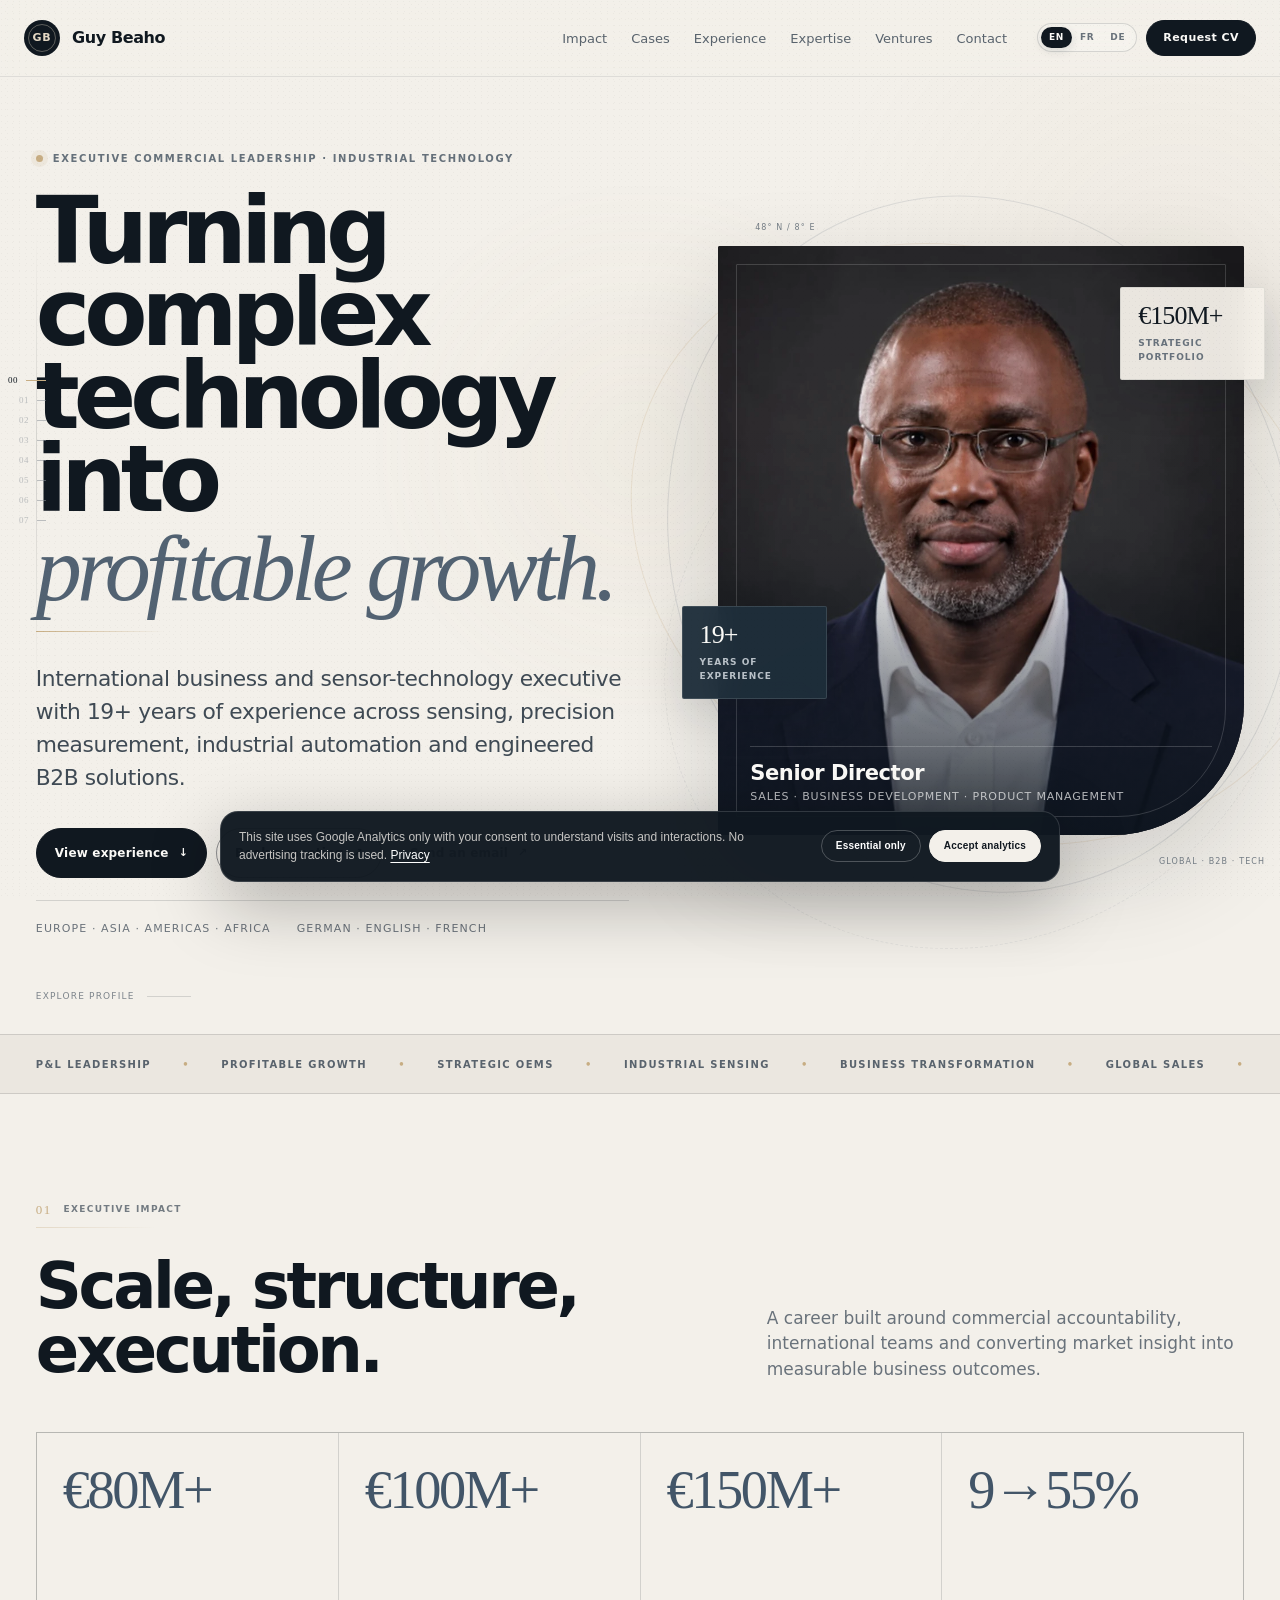
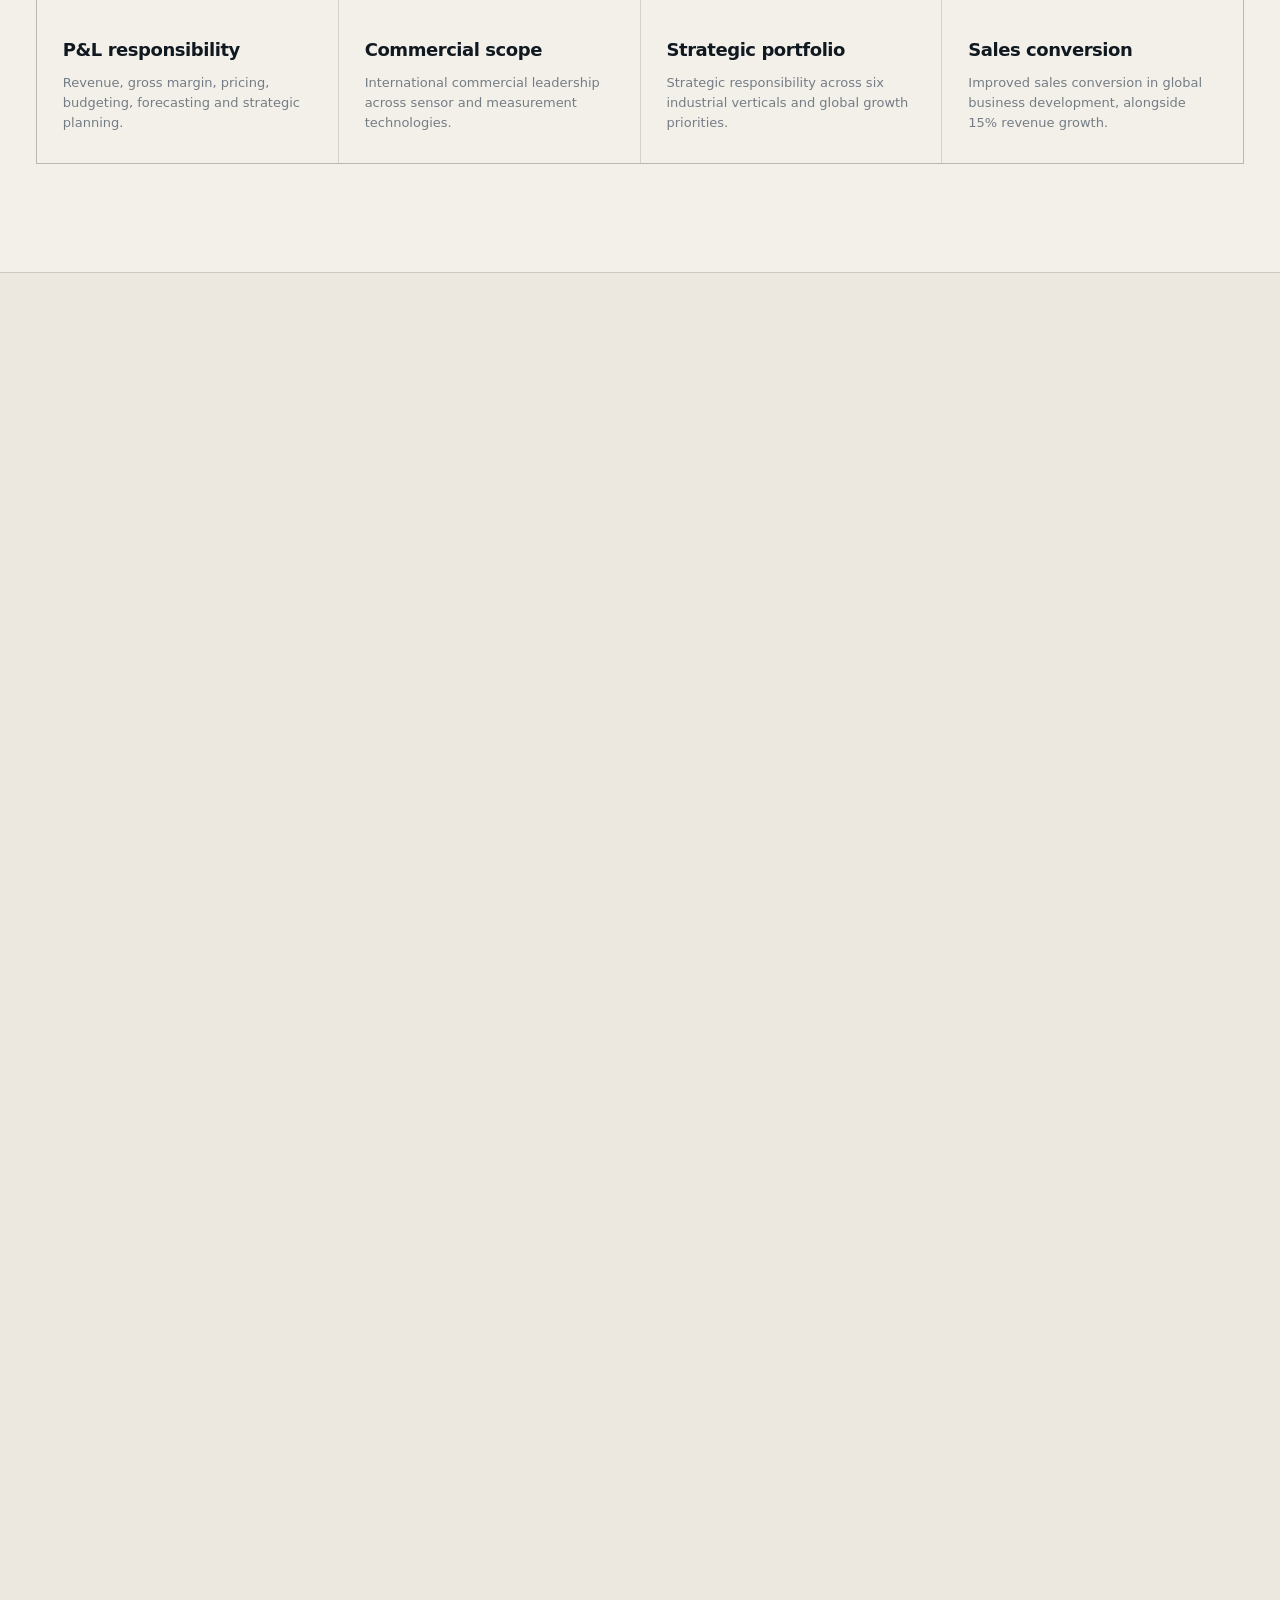
==== commit d6f9738e: "Update index.html" ====
--- a/index.html
+++ b/index.html
@@ -225,7 +225,7 @@
 <div class="role-body">
 <div class="role-topline"><h3>Vishay Precision Group</h3><span>Germany · UK · France</span></div>
 <h4 data-de="Senior Manager · Head of Global Business Development &amp; Head of EMEA Sales &amp; Service" data-en="Senior Manager · Head of Global Business Development &amp; Head of EMEA Sales &amp; Service" data-fr="Senior Manager · Head of Global Business Development &amp; Head of EMEA Sales &amp; Service">Senior Manager · Head of Global Business Development &amp; Head of EMEA Sales &amp; Service</h4>
-<p data-de="P&amp;L-Verantwortung von über 80 Mio. € und internationale kommerzielle Verantwortung von über 100 Mio. €. Führung des Sensor-Geschäfts und der EMEA-Vertriebs- und Serviceorganisation, Stärkung der kommerziellen Steuerung und Restrukturierung der internationalen Organisation bei gesicherter Kundenkontinuität." data-en="€80M+ P&amp;L and €100M+ international commercial responsibility. Led sensor business and EMEA commercial organization, strengthened commercial governance and restructured the international organization while protecting customer continuity." data-fr="Responsabilité P&amp;L de plus de 80 M€ et périmètre commercial international de plus de 100 M€. Direction de l’activité capteurs et de l’organisation commerciale EMEA, renforcement de la gouvernance commerciale et restructuration de l’organisation internationale tout en préservant la continuité client.">€80M+ P&amp;L and €100M+ international commercial responsibility. Led sensor business and EMEA commercial organization, strengthened commercial governance and restructured the international organization while protecting customer continuity.</p>
+<p data-de="Über 80 Mio. € P&amp;L-Verantwortung. Leitung der EMEA Sales-&amp;-Service-Organisation der Transducers Division, Stärkung der kommerziellen Steuerung und Umsetzung einer internationalen Restrukturierung bei gleichzeitiger Sicherung der Kundenkontinuität und Geschäftsentwicklung." data-en="€80M+ P&amp;L. Led the EMEA Sales &amp; Service organization for the Transducers division, strengthened commercial governance, and executed an international restructuring while safeguarding customer continuity and business performance." data-fr="P&amp;L de plus de 80 M€. Direction de l’organisation Sales &amp; Service EMEA de la division Transducers, renforcement de la gouvernance commerciale et conduite d’une restructuration internationale tout en préservant la continuité client et la performance de l’activité.">€80M+ P&amp;L. Led the EMEA Sales &amp; Service organization for the Transducers division, strengthened commercial governance, and executed an international restructuring while safeguarding customer continuity and business performance.</p>
 <div class="role-tags"><span>P&amp;L</span><span>Global BD</span><span>EMEA sales</span><span>Transformation</span></div>
 </div>
 </article>
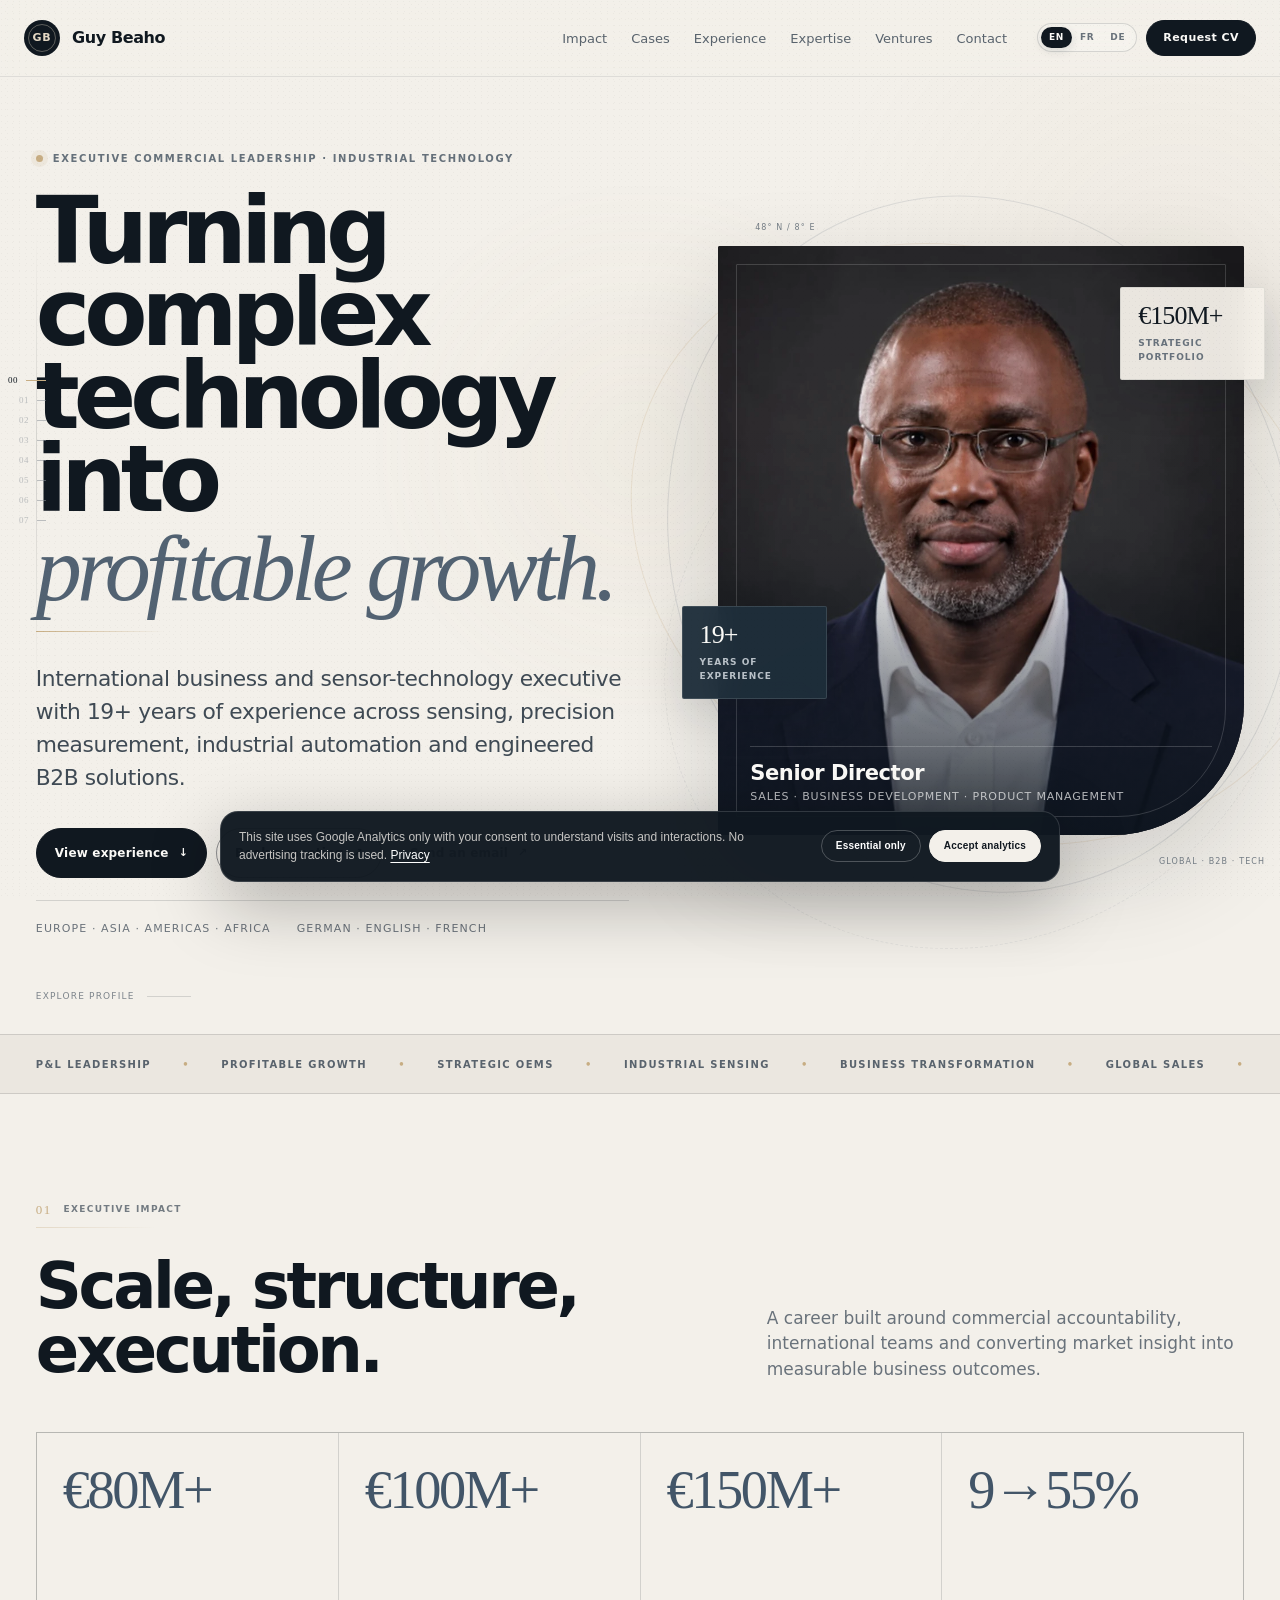
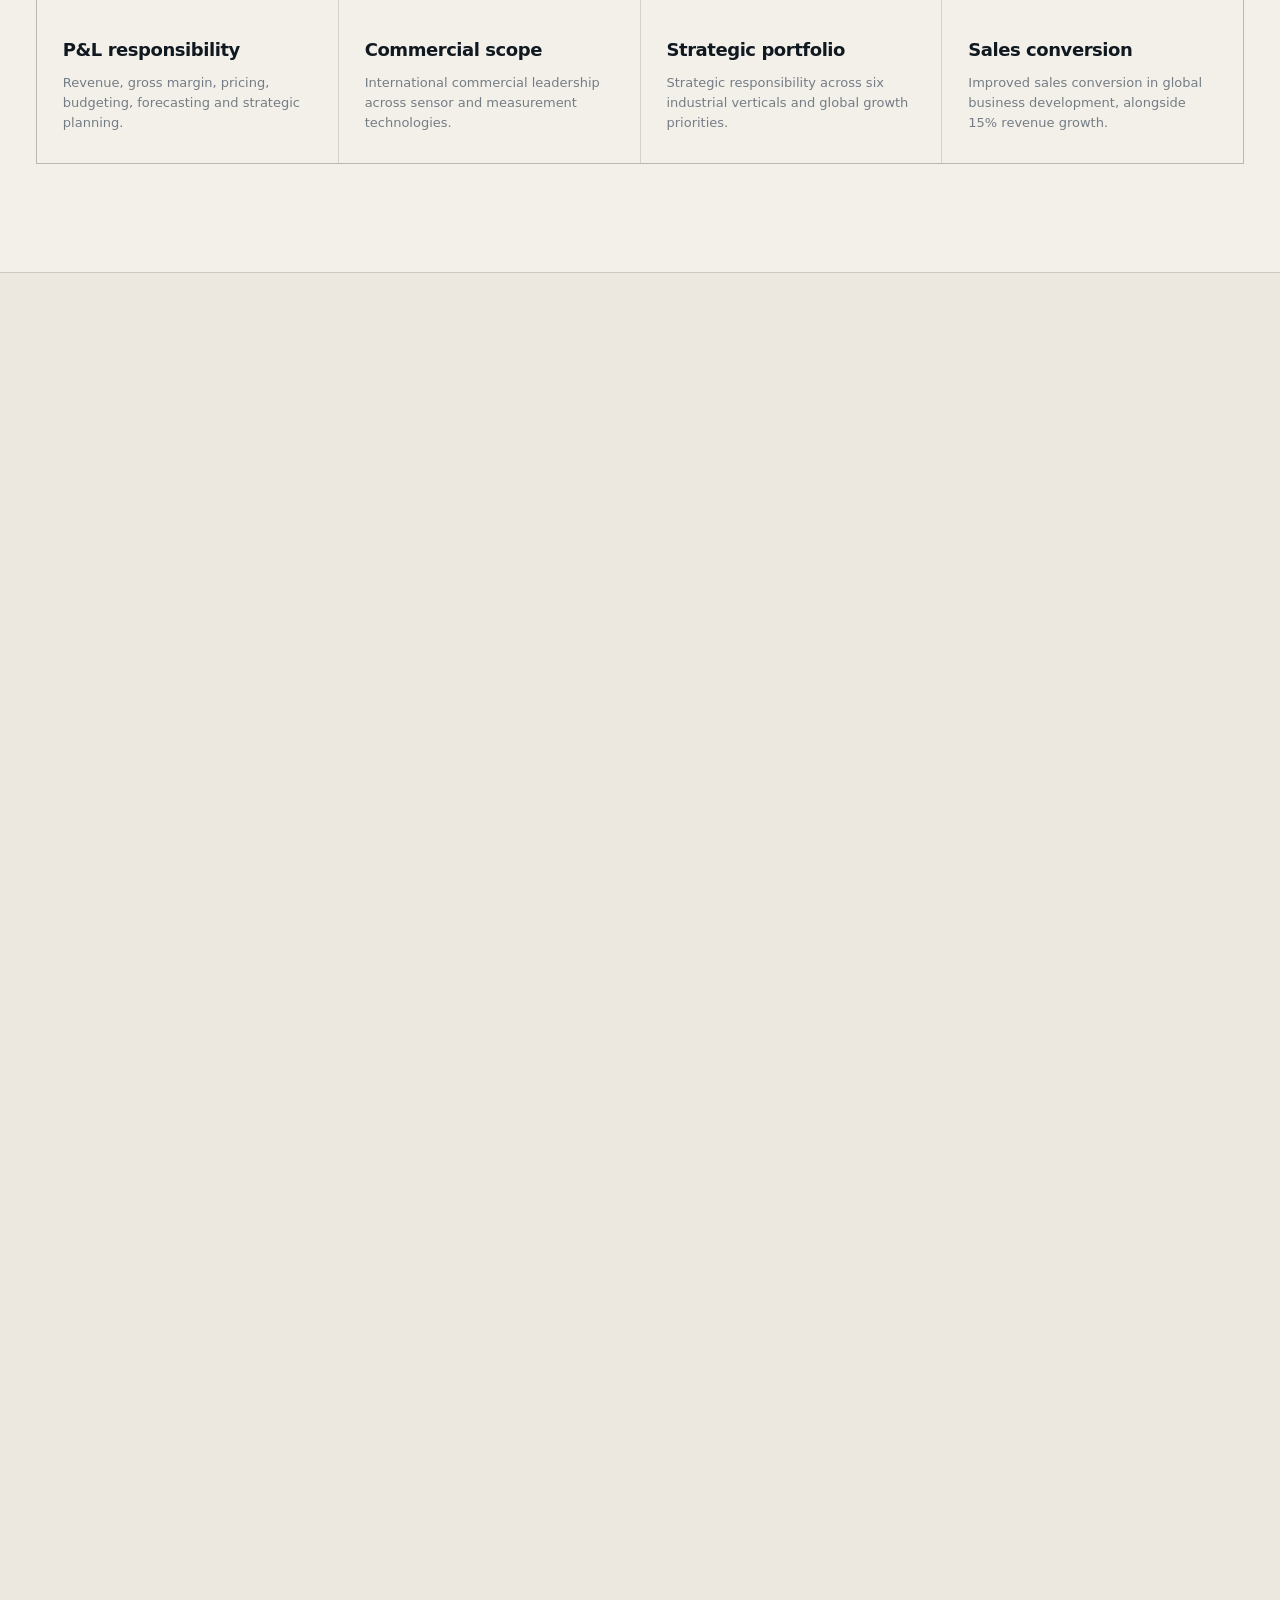
==== commit 95d631e9: "up" ====
--- a/index.html
+++ b/index.html
@@ -8,7 +8,7 @@
 <meta content="#f3f0ea" name="theme-color"/>
 <title>Guy Beaho — Executive Sales &amp; Growth Leadership</title>
 <link href="styles.css" rel="stylesheet"/>
-<link href="assets/favicon.svg" rel="icon" type="image/svg+xml"/><meta content="Guy Beaho — Executive Sales &amp; Growth Leadership" property="og:title"/><meta content="International executive in industrial technology, sales, profitable growth, strategic OEM development and transformation." property="og:description"/><meta content="website" property="og:type"/><meta content="https://guybeaho.com/assets/social-card.jpg" property="og:image"/><meta content="summary_large_image" name="twitter:card"/><meta content="Guy Beaho — Executive Sales &amp; Growth Leadership" name="twitter:title"/><meta content="Industrial technology · Sales · Growth · Transformation" name="twitter:description"/><meta content="https://guybeaho.com/assets/social-card.jpg" name="twitter:image"/><link href="https://guybeaho.com/" rel="canonical"/><meta content="https://guybeaho.com/" property="og:url"/><meta content="Guy Beaho" property="og:site_name"/><meta content="en_US" property="og:locale"/><meta content="fr_FR" property="og:locale:alternate"/><meta content="de_DE" property="og:locale:alternate"/><link as="image" fetchpriority="high" href="assets/guy-beaho.webp" rel="preload"/><script type="application/ld+json">{"@context": "https://schema.org", "@type": "Person", "name": "Guy Beaho", "url": "https://guybeaho.com/", "jobTitle": "Senior Director", "sameAs": ["https://www.linkedin.com/in/guybeaho/", "https://guy2b.github.io/D2L/"], "knowsAbout": ["Industrial sensing", "Precision measurement", "Sales leadership", "Business development", "Product management", "Business transformation"]}</script></head>
+<link href="assets/favicon.svg" rel="icon" type="image/svg+xml"/><meta content="Guy Beaho — Executive Sales &amp; Growth Leadership" property="og:title"/><meta content="International executive in industrial technology, sales, profitable growth, strategic OEM development and transformation." property="og:description"/><meta content="website" property="og:type"/><meta content="https://guybeaho.com/assets/social-card.jpg" property="og:image"/><meta content="summary_large_image" name="twitter:card"/><meta content="Guy Beaho — Executive Sales &amp; Growth Leadership" name="twitter:title"/><meta content="Industrial technology · Sales · Growth · Transformation" name="twitter:description"/><meta content="https://guybeaho.com/assets/social-card.jpg" name="twitter:image"/><link href="https://guybeaho.com/" rel="canonical"/><meta content="https://guybeaho.com/" property="og:url"/><meta content="Guy Beaho" property="og:site_name"/><meta content="en_US" property="og:locale"/><meta content="fr_FR" property="og:locale:alternate"/><meta content="de_DE" property="og:locale:alternate"/><link as="image" fetchpriority="high" href="assets/guy-beaho.webp" rel="preload"/><script type="application/ld+json">{"@context": "https://schema.org", "@type": "Person", "name": "Guy Beaho", "url": "https://guybeaho.com/", "jobTitle": "Senior Director", "sameAs": ["https://www.linkedin.com/in/guybeaho/", "https://chroniques.guybeaho.com"], "knowsAbout": ["Industrial sensing", "Precision measurement", "Sales leadership", "Business development", "Product management", "Business transformation"]}</script></head>
 <body>
 <div aria-hidden="true" class="scroll-progress"><span id="scrollProgress"></span></div>
 <div aria-hidden="true" class="cursor-glow"></div>
@@ -297,8 +297,8 @@
 </div>
 <div class="venture-grid">
 <article class="venture-card venture-card-featured reveal has-preview" data-venture="01"><span aria-hidden="true" class="venture-no">01</span><span class="venture-label" data-de="Unternehmertum · Seit 2024" data-en="Entrepreneurship · Since 2024" data-fr="Entrepreneuriat · Depuis 2024">Entrepreneurship · Since 2024</span><figure class="project-preview project-preview-real"><img alt="Lune Beauty website — live project" decoding="async" height="540" loading="lazy" src="assets/project-lune.webp" width="960"/><span class="project-preview-badge">LIVE · LUNE BEAUTY</span></figure><h3 data-de="Lune Beauty" data-en="Lune Beauty" data-fr="Lune Beauty">Lune Beauty</h3><p class="venture-summary" data-de="Das Unternehmen von Grund auf mit aufgebaut; Website, CRM, Markenidentität und Go-to-Market-Materialien eigenständig entwickelt sowie Kundenakquise und Partnerschaften vorangetrieben." data-en="Co-founded and built the business from the ground up, personally creating the website, CRM, brand identity and go-to-market assets while also driving customer acquisition and partnerships." data-fr="Cofondation et développement de l’activité à partir de zéro, avec conception personnelle du site, du CRM, de l’identité de marque et des outils de commercialisation, ainsi que pilotage de l’acquisition clients et des partenariats.">Co-founded and built the business from the ground up, personally creating the website, CRM, brand identity and go-to-market assets while also driving customer acquisition and partnerships.</p><div class="project-proof"><div class="project-proof-row"><strong data-de="Digitale Basis" data-en="Digital foundation" data-fr="Fondation digitale">Digital foundation</strong><span data-de="Website · CRM" data-en="Website · CRM" data-fr="Site web · CRM">Website · CRM</span></div><div class="project-proof-row"><strong data-de="Marke &amp; Kampagnen" data-en="Brand &amp; campaigns" data-fr="Marque &amp; campagnes">Brand &amp; campaigns</strong><span data-de="Marke · Kampagnen" data-en="Brand · campaigns" data-fr="Marque · campagnes">Brand · campaigns</span></div><div class="project-proof-row"><strong data-de="Kommerzieller Aufbau" data-en="Commercial build-up" data-fr="Construction commerciale">Commercial build-up</strong><span data-de="Akquise · Partnerschaften" data-en="Acquisition · partnerships" data-fr="Acquisition · partenariats">Acquisition · partnerships</span></div></div><a class="venture-link" data-de="Lune Beauty ansehen ↗" data-en="Visit Lune Beauty ↗" data-fr="Découvrir Lune Beauty ↗" href="https://www.lunebeauty.de/" rel="noopener" target="_blank">Visit Lune Beauty ↗</a></article>
-<article class="venture-card reveal has-preview" data-venture="02"><span aria-hidden="true" class="venture-no">02</span><span class="venture-label" data-de="Angewandte KI &amp; digitale Produktentwicklung" data-en="Applied AI &amp; Digital Product Building" data-fr="IA appliquée &amp; création de produits numériques">Applied AI &amp; Digital Product Building</span><figure class="project-preview project-preview-real"><img alt="Life OS — personal productivity and digital product platform" decoding="async" height="540" loading="lazy" src="assets/project-lifeos.webp" width="960"/><span class="project-preview-badge" data-de="BETA-TESTING · Σ LIFE OS" data-en="BETA TESTING · Σ LIFE OS" data-fr="TEST BÊTA · Σ LIFE OS">BETA TESTING · Σ LIFE OS</span></figure><h3 data-de="Lokale KI-Infrastruktur &amp; digitale Produkte" data-en="Local AI Infrastructure &amp; Digital Products" data-fr="Infrastructure IA locale &amp; produits numériques">Local AI Infrastructure &amp; Digital Products</h3><p class="venture-summary" data-de="Auf Basis einer privaten lokalen KI-Umgebung entstehen digitale Produkte, die sich derzeit im Beta-Testing befinden. Life OS erprobt eine ruhige, nachvollziehbare Entscheidungsebene für Arbeits- und Alltagskontext, ergänzt durch Web Intelligence und Marketplace-Tools." data-en="Built around a private local AI environment and translated into digital products currently in beta testing. Life OS explores a calm, explainable decision layer for work and life context, alongside Web Intelligence and marketplace-connectivity tools." data-fr="Construit autour d’un environnement d’IA local et privé, puis décliné en produits numériques actuellement en phase de test bêta. Life OS explore une couche de décision claire et explicable pour le contexte professionnel et personnel, aux côtés de Web Intelligence et d’outils de connexion aux marketplaces.">Built around a private local AI environment and translated into digital products currently in beta testing. Life OS explores a calm, explainable decision layer for work and life context, alongside Web Intelligence and marketplace-connectivity tools.</p><div class="project-proof"><div class="project-proof-row"><strong data-de="Privater KI-Stack" data-en="Private AI stack" data-fr="Stack IA privé">Private AI stack</strong><span data-de="Ollama · OpenWebUI · LM Studio" data-en="Ollama · OpenWebUI · LM Studio" data-fr="Ollama · OpenWebUI · LM Studio">Ollama · OpenWebUI · LM Studio</span></div><div class="project-proof-row"><strong data-de="LifeOS" data-en="LifeOS" data-fr="LifeOS">LifeOS</strong><span data-de="Entscheidungsebene derzeit im Beta-Testing" data-en="Decision layer currently in beta testing" data-fr="Couche de décision actuellement en test bêta">Decision layer currently in beta testing</span></div><div class="project-proof-row"><strong data-de="Beta-Testing" data-en="Beta testing" data-fr="Test bêta">Beta testing</strong><span data-de="Web Intelligence · Marketplace Connector" data-en="Web Intelligence · Marketplace Connector" data-fr="Web Intelligence · Marketplace Connector">Web Intelligence · Marketplace Connector</span></div></div><a class="venture-link" data-de="Life OS Beta ansehen ↗" data-en="Explore Life OS beta ↗" data-fr="Découvrir la bêta Life OS ↗" href="https://project-sum-b961a.web.app/index.html" rel="noopener" target="_blank">Explore Life OS beta ↗</a></article>
-<article class="venture-card reveal has-preview" data-venture="03"><span aria-hidden="true" class="venture-no">03</span><span class="venture-label" data-de="Literarisches Schreiben" data-en="Creative writing" data-fr="Écriture &amp; fiction">Creative writing</span><figure class="project-preview project-preview-real"><img alt="Chroniques d’ailleurs — literary project" decoding="async" height="540" loading="lazy" src="assets/project-writing.webp" width="960"/><span class="project-preview-badge">LITERARY · SINCE 2014</span></figure><h3 data-de="Romanautor &amp; Schriftsteller" data-en="Novelist &amp; Fiction Author" data-fr="Romancier &amp; auteur de fiction">Novelist &amp; Fiction Author</h3><p class="venture-summary" data-de="Eine eigenständige schriftstellerische Tätigkeit mit Reiseberichten, Kurzprosa, Lyrik und Romanprojekten – parallel zu einer internationalen Führungslaufbahn." data-en="An independent writing practice spanning travel writing, short fiction, poetry and long-form fiction, sustained alongside an international executive career." data-fr="Une pratique d’écriture indépendante mêlant récits de voyage, nouvelles, poésie et fiction longue, menée en parallèle d’une carrière internationale de dirigeant.">An independent writing practice spanning travel writing, short fiction, poetry and long-form fiction, sustained alongside an international executive career.</p><div class="project-proof"><div class="project-proof-row"><strong data-de="Seit 2014" data-en="Since 2014" data-fr="Depuis 2014">Since 2014</strong><span data-de="Unabhängiger Blog" data-en="Independent blog" data-fr="Blog indépendant">Independent blog</span></div><div class="project-proof-row"><strong data-de="Fünf Romane" data-en="Five novels" data-fr="Cinq romans">Five novels</strong><span data-de="Abgeschlossene Romane" data-en="Completed novels" data-fr="Romans achevés">Completed novels</span></div><div class="project-proof-row"><strong data-de="In Entwicklung" data-en="In development" data-fr="En développement">In development</strong><span data-de="Weitere Manuskripte" data-en="Further manuscripts" data-fr="Nouveaux manuscrits">Further manuscripts</span></div></div><a class="venture-link" data-de="Chroniques d’ailleurs entdecken ↗" data-en="Explore Chroniques d’ailleurs ↗" data-fr="Découvrir Chroniques d’ailleurs ↗" href="https://guy2b.github.io/D2L/" rel="noopener" target="_blank">Explore Chroniques d’ailleurs ↗</a></article>
+<article class="venture-card reveal has-preview" data-venture="02"><span aria-hidden="true" class="venture-no">02</span><span class="venture-label" data-de="Angewandte KI &amp; digitale Produktentwicklung" data-en="Applied AI &amp; Digital Product Building" data-fr="IA appliquée &amp; création de produits numériques">Applied AI &amp; Digital Product Building</span><figure class="project-preview project-preview-real"><img alt="Life OS — personal productivity and digital product platform" decoding="async" height="540" loading="lazy" src="assets/project-lifeos.webp" width="960"/><span class="project-preview-badge" data-de="BETA-TESTING · Σ LIFE OS" data-en="BETA TESTING · Σ LIFE OS" data-fr="TEST BÊTA · Σ LIFE OS">BETA TESTING · Σ LIFE OS</span></figure><h3 data-de="Lokale KI-Infrastruktur &amp; digitale Produkte" data-en="Local AI Infrastructure &amp; Digital Products" data-fr="Infrastructure IA locale &amp; produits numériques">Local AI Infrastructure &amp; Digital Products</h3><p class="venture-summary" data-de="Auf Basis einer privaten lokalen KI-Umgebung entstehen digitale Produkte, die sich derzeit im Beta-Testing befinden. Life OS erprobt eine ruhige, nachvollziehbare Entscheidungsebene für Arbeits- und Alltagskontext, ergänzt durch Web Intelligence und Marketplace-Tools." data-en="Built around a private local AI environment and translated into digital products currently in beta testing. Life OS explores a calm, explainable decision layer for work and life context, alongside Web Intelligence and marketplace-connectivity tools." data-fr="Construit autour d’un environnement d’IA local et privé, puis décliné en produits numériques actuellement en phase de test bêta. Life OS explore une couche de décision claire et explicable pour le contexte professionnel et personnel, aux côtés de Web Intelligence et d’outils de connexion aux marketplaces.">Built around a private local AI environment and translated into digital products currently in beta testing. Life OS explores a calm, explainable decision layer for work and life context, alongside Web Intelligence and marketplace-connectivity tools.</p><div class="project-proof"><div class="project-proof-row"><strong data-de="Privater KI-Stack" data-en="Private AI stack" data-fr="Stack IA privé">Private AI stack</strong><span data-de="Ollama · OpenWebUI · LM Studio" data-en="Ollama · OpenWebUI · LM Studio" data-fr="Ollama · OpenWebUI · LM Studio">Ollama · OpenWebUI · LM Studio</span></div><div class="project-proof-row"><strong data-de="LifeOS" data-en="LifeOS" data-fr="LifeOS">LifeOS</strong><span data-de="Entscheidungsebene derzeit im Beta-Testing" data-en="Decision layer currently in beta testing" data-fr="Couche de décision actuellement en test bêta">Decision layer currently in beta testing</span></div><div class="project-proof-row"><strong data-de="Beta-Testing" data-en="Beta testing" data-fr="Test bêta">Beta testing</strong><span data-de="Web Intelligence · Marketplace Connector" data-en="Web Intelligence · Marketplace Connector" data-fr="Web Intelligence · Marketplace Connector">Web Intelligence · Marketplace Connector</span></div></div><a class="venture-link" data-de="Life OS Beta ansehen ↗" data-en="Explore Life OS beta ↗" data-fr="Découvrir la bêta Life OS ↗" href="https://lifeos.guybeaho.com" rel="noopener" target="_blank">Explore Life OS beta ↗</a></article>
+<article class="venture-card reveal has-preview" data-venture="03"><span aria-hidden="true" class="venture-no">03</span><span class="venture-label" data-de="Literarisches Schreiben" data-en="Creative writing" data-fr="Écriture &amp; fiction">Creative writing</span><figure class="project-preview project-preview-real"><img alt="Chroniques d’ailleurs — literary project" decoding="async" height="540" loading="lazy" src="assets/project-writing.webp" width="960"/><span class="project-preview-badge">LITERARY · SINCE 2014</span></figure><h3 data-de="Romanautor &amp; Schriftsteller" data-en="Novelist &amp; Fiction Author" data-fr="Romancier &amp; auteur de fiction">Novelist &amp; Fiction Author</h3><p class="venture-summary" data-de="Eine eigenständige schriftstellerische Tätigkeit mit Reiseberichten, Kurzprosa, Lyrik und Romanprojekten – parallel zu einer internationalen Führungslaufbahn." data-en="An independent writing practice spanning travel writing, short fiction, poetry and long-form fiction, sustained alongside an international executive career." data-fr="Une pratique d’écriture indépendante mêlant récits de voyage, nouvelles, poésie et fiction longue, menée en parallèle d’une carrière internationale de dirigeant.">An independent writing practice spanning travel writing, short fiction, poetry and long-form fiction, sustained alongside an international executive career.</p><div class="project-proof"><div class="project-proof-row"><strong data-de="Seit 2014" data-en="Since 2014" data-fr="Depuis 2014">Since 2014</strong><span data-de="Unabhängiger Blog" data-en="Independent blog" data-fr="Blog indépendant">Independent blog</span></div><div class="project-proof-row"><strong data-de="Fünf Romane" data-en="Five novels" data-fr="Cinq romans">Five novels</strong><span data-de="Abgeschlossene Romane" data-en="Completed novels" data-fr="Romans achevés">Completed novels</span></div><div class="project-proof-row"><strong data-de="In Entwicklung" data-en="In development" data-fr="En développement">In development</strong><span data-de="Weitere Manuskripte" data-en="Further manuscripts" data-fr="Nouveaux manuscrits">Further manuscripts</span></div></div><a class="venture-link" data-de="Chroniques d’ailleurs entdecken ↗" data-en="Explore Chroniques d’ailleurs ↗" data-fr="Découvrir Chroniques d’ailleurs ↗" href="https://chroniques.guybeaho.com" rel="noopener" target="_blank">Explore Chroniques d’ailleurs ↗</a></article>
 <article class="venture-card reveal has-preview venture-card-science" data-venture="04"><span aria-hidden="true" class="venture-no">04</span><span class="venture-label" data-de="Interaktives Wissenschaftsprojekt · Eigenprojekt" data-en="Interactive science project · Self-directed" data-fr="Projet scientifique interactif · Projet personnel">Interactive science project · Self-directed</span><figure class="project-preview project-preview-real"><img alt="Spacetime Lab explanatory page and interactive gravity simulation" decoding="async" height="540" loading="lazy" src="assets/project-simulation.webp" width="960"/><span class="project-preview-badge" data-de="VERSTEHEN + SIMULIEREN · 3D" data-en="EXPLAIN + SIMULATE · 3D" data-fr="COMPRENDRE + SIMULER · 3D">EXPLAIN + SIMULATE · 3D</span></figure><h3 data-de="Spacetime Lab · Gravitation in 3D" data-en="Spacetime Lab · Gravity in 3D" data-fr="Spacetime Lab · La gravité en 3D">Spacetime Lab · Gravity in 3D</h3><p class="venture-summary" data-de="Eine zweiteilige Wissenschaftserfahrung: zuerst das Modell verstehen, dann interaktiv erkunden. Konzipiert und entwickelt wurden Erklärungsebene und 3D-Simulation, um Raumzeitkrümmung, Orbitalbewegung und Größenordnungen anschaulich zu machen." data-en="A two-part science experience that first explains the model, then lets visitors explore it. I designed and built the explanatory layer and interactive 3D simulation to make spacetime curvature, orbital motion and scale easier to understand." data-fr="Une expérience scientifique en deux temps : comprendre d’abord le modèle, puis l’explorer. J’ai conçu et développé la couche explicative et la simulation 3D interactive pour rendre plus lisibles la courbure de l’espace-temps, le mouvement orbital et les changements d’échelle.">A two-part science experience that first explains the model, then lets visitors explore it. I designed and built the explanatory layer and interactive 3D simulation to make spacetime curvature, orbital motion and scale easier to understand.</p><div class="project-proof"><div class="project-proof-row"><strong data-de="Verstehen" data-en="Explain" data-fr="Comprendre">Explain</strong><span data-de="Konzepte · Modellgrenzen · Entwicklung" data-en="Concepts · model limits · evolution" data-fr="Concepts · limites du modèle · évolution">Concepts · model limits · evolution</span></div><div class="project-proof-row"><strong data-de="Erkunden" data-en="Explore" data-fr="Explorer">Explore</strong><span data-de="3D-Gitter · Orbitalbewegung · Kamera" data-en="3D grid · orbital motion · camera" data-fr="Grille 3D · mouvement orbital · caméra">3D grid · orbital motion · camera</span></div><div class="project-proof-row"><strong data-de="Skalen" data-en="Scale" data-fr="Échelles">Scale</strong><span data-de="Planeten · Sonne · Sagittarius A*" data-en="Planets · Sun · Sagittarius A*" data-fr="Planètes · Soleil · Sagittarius A*">Planets · Sun · Sagittarius A*</span></div></div><a class="venture-link" data-de="Projekt erkunden ↗" data-en="Explore the project ↗" data-fr="Explorer le projet ↗" href="spacetime-lab.html" rel="noopener" target="_blank">Explore the project ↗</a></article>
 </div>
 </div>
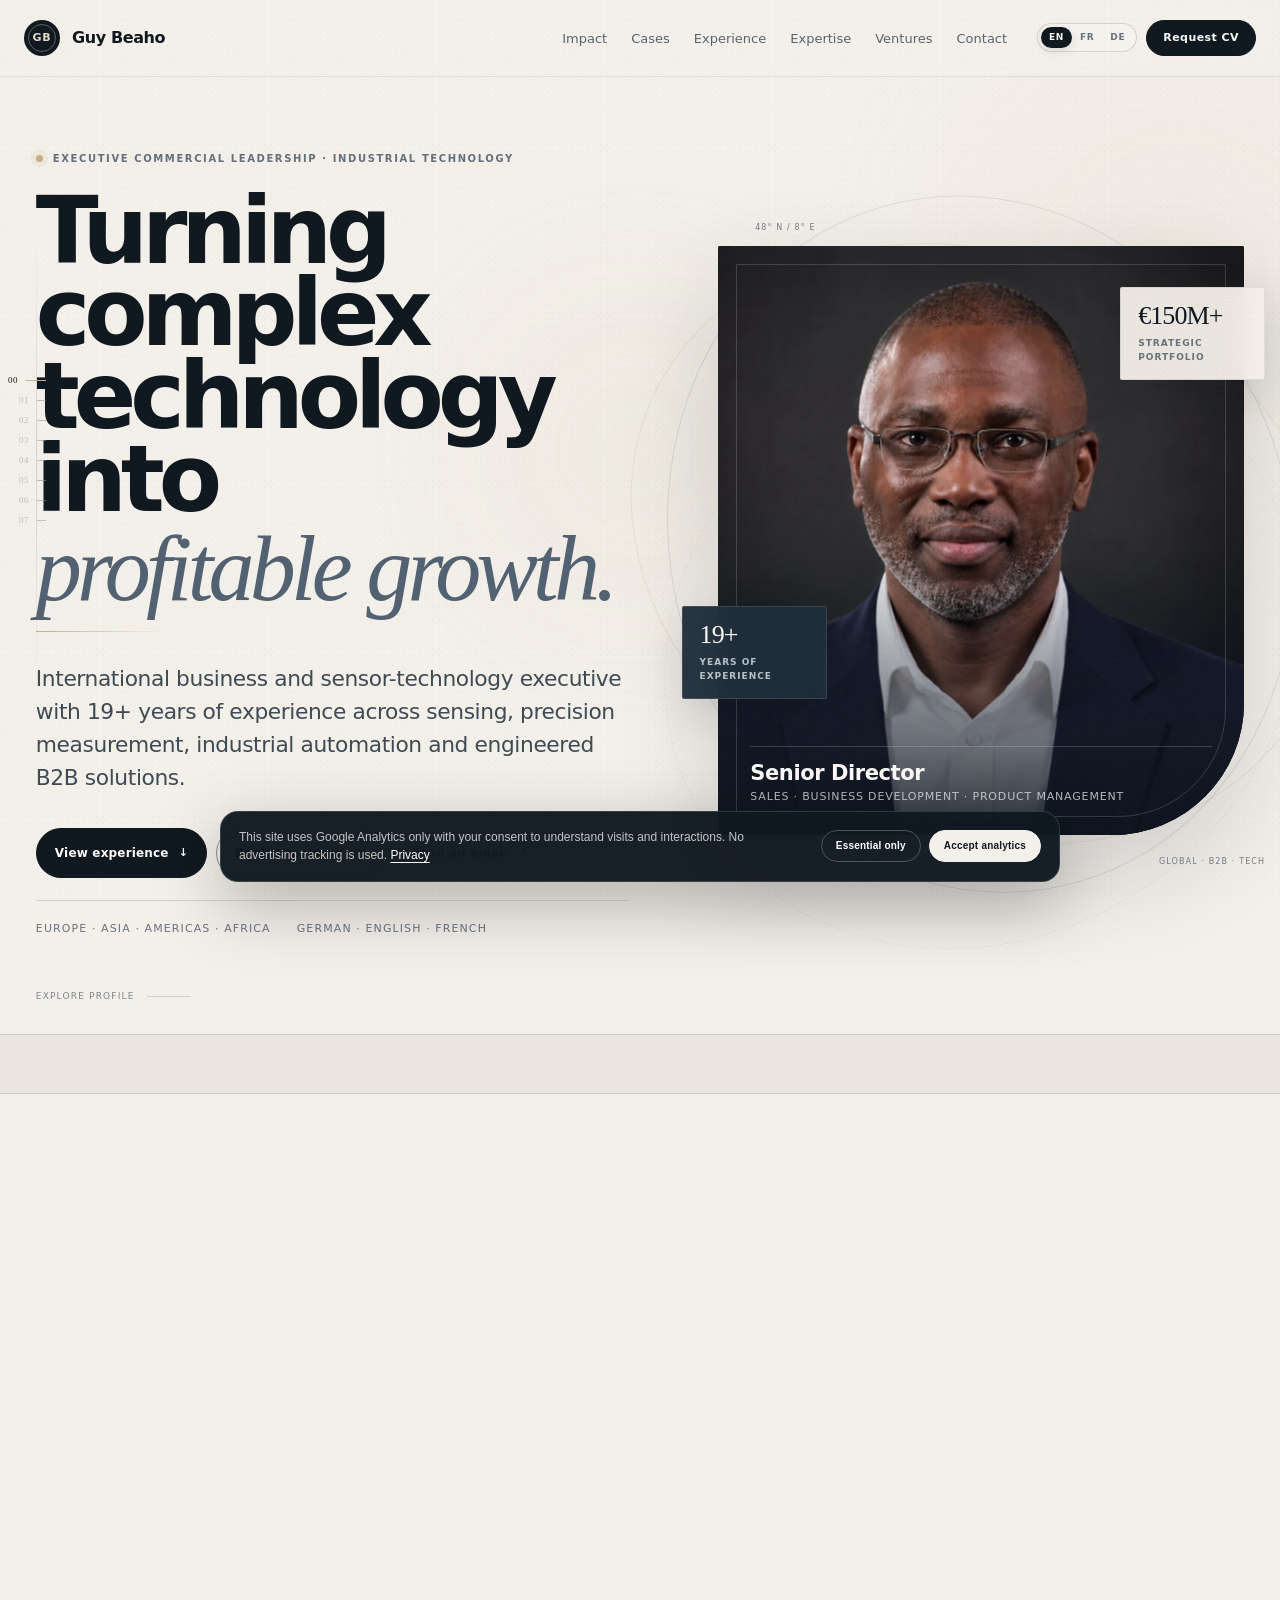
==== commit e92c9338: "up" ====
--- a/index.html
+++ b/index.html
@@ -297,7 +297,7 @@
 </div>
 <div class="venture-grid">
 <article class="venture-card venture-card-featured reveal has-preview" data-venture="01"><span aria-hidden="true" class="venture-no">01</span><span class="venture-label" data-de="Unternehmertum · Seit 2024" data-en="Entrepreneurship · Since 2024" data-fr="Entrepreneuriat · Depuis 2024">Entrepreneurship · Since 2024</span><figure class="project-preview project-preview-real"><img alt="Lune Beauty website — live project" decoding="async" height="540" loading="lazy" src="assets/project-lune.webp" width="960"/><span class="project-preview-badge">LIVE · LUNE BEAUTY</span></figure><h3 data-de="Lune Beauty" data-en="Lune Beauty" data-fr="Lune Beauty">Lune Beauty</h3><p class="venture-summary" data-de="Das Unternehmen von Grund auf mit aufgebaut; Website, CRM, Markenidentität und Go-to-Market-Materialien eigenständig entwickelt sowie Kundenakquise und Partnerschaften vorangetrieben." data-en="Co-founded and built the business from the ground up, personally creating the website, CRM, brand identity and go-to-market assets while also driving customer acquisition and partnerships." data-fr="Cofondation et développement de l’activité à partir de zéro, avec conception personnelle du site, du CRM, de l’identité de marque et des outils de commercialisation, ainsi que pilotage de l’acquisition clients et des partenariats.">Co-founded and built the business from the ground up, personally creating the website, CRM, brand identity and go-to-market assets while also driving customer acquisition and partnerships.</p><div class="project-proof"><div class="project-proof-row"><strong data-de="Digitale Basis" data-en="Digital foundation" data-fr="Fondation digitale">Digital foundation</strong><span data-de="Website · CRM" data-en="Website · CRM" data-fr="Site web · CRM">Website · CRM</span></div><div class="project-proof-row"><strong data-de="Marke &amp; Kampagnen" data-en="Brand &amp; campaigns" data-fr="Marque &amp; campagnes">Brand &amp; campaigns</strong><span data-de="Marke · Kampagnen" data-en="Brand · campaigns" data-fr="Marque · campagnes">Brand · campaigns</span></div><div class="project-proof-row"><strong data-de="Kommerzieller Aufbau" data-en="Commercial build-up" data-fr="Construction commerciale">Commercial build-up</strong><span data-de="Akquise · Partnerschaften" data-en="Acquisition · partnerships" data-fr="Acquisition · partenariats">Acquisition · partnerships</span></div></div><a class="venture-link" data-de="Lune Beauty ansehen ↗" data-en="Visit Lune Beauty ↗" data-fr="Découvrir Lune Beauty ↗" href="https://www.lunebeauty.de/" rel="noopener" target="_blank">Visit Lune Beauty ↗</a></article>
-<article class="venture-card reveal has-preview" data-venture="02"><span aria-hidden="true" class="venture-no">02</span><span class="venture-label" data-de="Angewandte KI &amp; digitale Produktentwicklung" data-en="Applied AI &amp; Digital Product Building" data-fr="IA appliquée &amp; création de produits numériques">Applied AI &amp; Digital Product Building</span><figure class="project-preview project-preview-real"><img alt="Life OS — personal productivity and digital product platform" decoding="async" height="540" loading="lazy" src="assets/project-lifeos.webp" width="960"/><span class="project-preview-badge" data-de="BETA-TESTING · Σ LIFE OS" data-en="BETA TESTING · Σ LIFE OS" data-fr="TEST BÊTA · Σ LIFE OS">BETA TESTING · Σ LIFE OS</span></figure><h3 data-de="Lokale KI-Infrastruktur &amp; digitale Produkte" data-en="Local AI Infrastructure &amp; Digital Products" data-fr="Infrastructure IA locale &amp; produits numériques">Local AI Infrastructure &amp; Digital Products</h3><p class="venture-summary" data-de="Auf Basis einer privaten lokalen KI-Umgebung entstehen digitale Produkte, die sich derzeit im Beta-Testing befinden. Life OS erprobt eine ruhige, nachvollziehbare Entscheidungsebene für Arbeits- und Alltagskontext, ergänzt durch Web Intelligence und Marketplace-Tools." data-en="Built around a private local AI environment and translated into digital products currently in beta testing. Life OS explores a calm, explainable decision layer for work and life context, alongside Web Intelligence and marketplace-connectivity tools." data-fr="Construit autour d’un environnement d’IA local et privé, puis décliné en produits numériques actuellement en phase de test bêta. Life OS explore une couche de décision claire et explicable pour le contexte professionnel et personnel, aux côtés de Web Intelligence et d’outils de connexion aux marketplaces.">Built around a private local AI environment and translated into digital products currently in beta testing. Life OS explores a calm, explainable decision layer for work and life context, alongside Web Intelligence and marketplace-connectivity tools.</p><div class="project-proof"><div class="project-proof-row"><strong data-de="Privater KI-Stack" data-en="Private AI stack" data-fr="Stack IA privé">Private AI stack</strong><span data-de="Ollama · OpenWebUI · LM Studio" data-en="Ollama · OpenWebUI · LM Studio" data-fr="Ollama · OpenWebUI · LM Studio">Ollama · OpenWebUI · LM Studio</span></div><div class="project-proof-row"><strong data-de="LifeOS" data-en="LifeOS" data-fr="LifeOS">LifeOS</strong><span data-de="Entscheidungsebene derzeit im Beta-Testing" data-en="Decision layer currently in beta testing" data-fr="Couche de décision actuellement en test bêta">Decision layer currently in beta testing</span></div><div class="project-proof-row"><strong data-de="Beta-Testing" data-en="Beta testing" data-fr="Test bêta">Beta testing</strong><span data-de="Web Intelligence · Marketplace Connector" data-en="Web Intelligence · Marketplace Connector" data-fr="Web Intelligence · Marketplace Connector">Web Intelligence · Marketplace Connector</span></div></div><a class="venture-link" data-de="Life OS Beta ansehen ↗" data-en="Explore Life OS beta ↗" data-fr="Découvrir la bêta Life OS ↗" href="https://lifeos.guybeaho.com" rel="noopener" target="_blank">Explore Life OS beta ↗</a></article>
+<article class="venture-card reveal has-preview" data-venture="02"><span aria-hidden="true" class="venture-no">02</span><span class="venture-label" data-de="Angewandte KI &amp; digitale Produktentwicklung" data-en="Applied AI &amp; Digital Product Building" data-fr="IA appliquée &amp; création de produits numériques">Applied AI &amp; Digital Product Building</span><figure class="project-preview project-preview-real"><div class="ai-overlap-preview"><div class="ai-shot ai-shot-main"><img alt="Σ Life OS beta dashboard screenshot" loading="lazy" src="assets/lifeos-dashboard-focus.webp"/><span class="ai-shot-label" data-de="Σ LIFE OS · ÖFFENTLICHE BETA" data-en="Σ LIFE OS · PUBLIC BETA" data-fr="Σ LIFE OS · BÊTA PUBLIQUE">Σ LIFE OS · PUBLIC BETA</span></div><div class="ai-shot ai-shot-side"><img alt="MissionOS Jarvis local workspace screenshot" loading="lazy" src="assets/jarvis-local-focus.webp"/><span class="ai-shot-label" data-de="MISSIONOS / JARVIS · LOKAL" data-en="MISSIONOS / JARVIS · LOCAL" data-fr="MISSIONOS / JARVIS · LOCAL">MISSIONOS / JARVIS · LOCAL</span></div></div><span class="project-preview-badge" data-de="ANGEWANDTE KI · ZWEISTUFIGES SYSTEM" data-en="APPLIED AI · TWO-LAYER SYSTEM" data-fr="IA APPLIQUÉE · SYSTÈME À DEUX COUCHES">APPLIED AI · TWO-LAYER SYSTEM</span></figure><h3 data-de="Lokale KI-Infrastruktur &amp; digitale Produkte" data-en="Local AI Infrastructure &amp; Digital Products" data-fr="Infrastructure IA locale &amp; produits numériques">Local AI Infrastructure &amp; Digital Products</h3><p class="venture-summary" data-de="Als zweistufige Local-first-KI-Architektur aufgebaut: Σ Life OS strukturiert Kontext und Prioritäten; MissionOS / Jarvis stellt die private lokale Ausführungsumgebung mit Modellen, Modulen und Agenten bereit." data-en="Built as a two-layer local-first AI architecture: Σ Life OS organizes context and priorities; MissionOS / Jarvis provides the private local environment for execution through models, modules and agents." data-fr="Construit comme une architecture IA local-first à deux couches : Σ Life OS organise le contexte et les priorités ; MissionOS / Jarvis fournit l’environnement local privé d’exécution via modèles, modules et agents.">Built as a two-layer local-first AI architecture: Σ Life OS organizes context and priorities; MissionOS / Jarvis provides the private local environment for execution through models, modules and agents.</p><div class="project-proof"><div class="project-proof-row"><strong data-de="Entscheidungsebene" data-en="Decision layer" data-fr="Couche de décision">Decision layer</strong><span data-de="Σ Life OS · öffentliche Beta" data-en="Σ Life OS · public beta" data-fr="Σ Life OS · bêta publique">Σ Life OS · public beta</span></div><div class="project-proof-row"><strong data-de="Ausführungsebene" data-en="Execution layer" data-fr="Couche d’exécution">Execution layer</strong><span data-de="MissionOS / Jarvis · lokal &amp; privat" data-en="MissionOS / Jarvis · local private" data-fr="MissionOS / Jarvis · local privé">MissionOS / Jarvis · local private</span></div><div class="project-proof-row"><strong data-de="Systemlogik" data-en="System logic" data-fr="Logique système">System logic</strong><span data-de="Kontext → Priorität → Handlung" data-en="Context → priority → action" data-fr="Contexte → priorité → action">Context → priority → action</span></div></div><a class="venture-link" data-de="KI-Architektur ansehen ↗" data-en="Explore the AI architecture ↗" data-fr="Découvrir l’architecture IA ↗" href="ai-lab.html" rel="noopener" target="_blank">Explore the AI architecture ↗</a></article>
 <article class="venture-card reveal has-preview" data-venture="03"><span aria-hidden="true" class="venture-no">03</span><span class="venture-label" data-de="Literarisches Schreiben" data-en="Creative writing" data-fr="Écriture &amp; fiction">Creative writing</span><figure class="project-preview project-preview-real"><img alt="Chroniques d’ailleurs — literary project" decoding="async" height="540" loading="lazy" src="assets/project-writing.webp" width="960"/><span class="project-preview-badge">LITERARY · SINCE 2014</span></figure><h3 data-de="Romanautor &amp; Schriftsteller" data-en="Novelist &amp; Fiction Author" data-fr="Romancier &amp; auteur de fiction">Novelist &amp; Fiction Author</h3><p class="venture-summary" data-de="Eine eigenständige schriftstellerische Tätigkeit mit Reiseberichten, Kurzprosa, Lyrik und Romanprojekten – parallel zu einer internationalen Führungslaufbahn." data-en="An independent writing practice spanning travel writing, short fiction, poetry and long-form fiction, sustained alongside an international executive career." data-fr="Une pratique d’écriture indépendante mêlant récits de voyage, nouvelles, poésie et fiction longue, menée en parallèle d’une carrière internationale de dirigeant.">An independent writing practice spanning travel writing, short fiction, poetry and long-form fiction, sustained alongside an international executive career.</p><div class="project-proof"><div class="project-proof-row"><strong data-de="Seit 2014" data-en="Since 2014" data-fr="Depuis 2014">Since 2014</strong><span data-de="Unabhängiger Blog" data-en="Independent blog" data-fr="Blog indépendant">Independent blog</span></div><div class="project-proof-row"><strong data-de="Fünf Romane" data-en="Five novels" data-fr="Cinq romans">Five novels</strong><span data-de="Abgeschlossene Romane" data-en="Completed novels" data-fr="Romans achevés">Completed novels</span></div><div class="project-proof-row"><strong data-de="In Entwicklung" data-en="In development" data-fr="En développement">In development</strong><span data-de="Weitere Manuskripte" data-en="Further manuscripts" data-fr="Nouveaux manuscrits">Further manuscripts</span></div></div><a class="venture-link" data-de="Chroniques d’ailleurs entdecken ↗" data-en="Explore Chroniques d’ailleurs ↗" data-fr="Découvrir Chroniques d’ailleurs ↗" href="https://chroniques.guybeaho.com" rel="noopener" target="_blank">Explore Chroniques d’ailleurs ↗</a></article>
 <article class="venture-card reveal has-preview venture-card-science" data-venture="04"><span aria-hidden="true" class="venture-no">04</span><span class="venture-label" data-de="Interaktives Wissenschaftsprojekt · Eigenprojekt" data-en="Interactive science project · Self-directed" data-fr="Projet scientifique interactif · Projet personnel">Interactive science project · Self-directed</span><figure class="project-preview project-preview-real"><img alt="Spacetime Lab explanatory page and interactive gravity simulation" decoding="async" height="540" loading="lazy" src="assets/project-simulation.webp" width="960"/><span class="project-preview-badge" data-de="VERSTEHEN + SIMULIEREN · 3D" data-en="EXPLAIN + SIMULATE · 3D" data-fr="COMPRENDRE + SIMULER · 3D">EXPLAIN + SIMULATE · 3D</span></figure><h3 data-de="Spacetime Lab · Gravitation in 3D" data-en="Spacetime Lab · Gravity in 3D" data-fr="Spacetime Lab · La gravité en 3D">Spacetime Lab · Gravity in 3D</h3><p class="venture-summary" data-de="Eine zweiteilige Wissenschaftserfahrung: zuerst das Modell verstehen, dann interaktiv erkunden. Konzipiert und entwickelt wurden Erklärungsebene und 3D-Simulation, um Raumzeitkrümmung, Orbitalbewegung und Größenordnungen anschaulich zu machen." data-en="A two-part science experience that first explains the model, then lets visitors explore it. I designed and built the explanatory layer and interactive 3D simulation to make spacetime curvature, orbital motion and scale easier to understand." data-fr="Une expérience scientifique en deux temps : comprendre d’abord le modèle, puis l’explorer. J’ai conçu et développé la couche explicative et la simulation 3D interactive pour rendre plus lisibles la courbure de l’espace-temps, le mouvement orbital et les changements d’échelle.">A two-part science experience that first explains the model, then lets visitors explore it. I designed and built the explanatory layer and interactive 3D simulation to make spacetime curvature, orbital motion and scale easier to understand.</p><div class="project-proof"><div class="project-proof-row"><strong data-de="Verstehen" data-en="Explain" data-fr="Comprendre">Explain</strong><span data-de="Konzepte · Modellgrenzen · Entwicklung" data-en="Concepts · model limits · evolution" data-fr="Concepts · limites du modèle · évolution">Concepts · model limits · evolution</span></div><div class="project-proof-row"><strong data-de="Erkunden" data-en="Explore" data-fr="Explorer">Explore</strong><span data-de="3D-Gitter · Orbitalbewegung · Kamera" data-en="3D grid · orbital motion · camera" data-fr="Grille 3D · mouvement orbital · caméra">3D grid · orbital motion · camera</span></div><div class="project-proof-row"><strong data-de="Skalen" data-en="Scale" data-fr="Échelles">Scale</strong><span data-de="Planeten · Sonne · Sagittarius A*" data-en="Planets · Sun · Sagittarius A*" data-fr="Planètes · Soleil · Sagittarius A*">Planets · Sun · Sagittarius A*</span></div></div><a class="venture-link" data-de="Projekt erkunden ↗" data-en="Explore the project ↗" data-fr="Explorer le projet ↗" href="spacetime-lab.html" rel="noopener" target="_blank">Explore the project ↗</a></article>
 </div>
--- a/styles.css
+++ b/styles.css
@@ -1469,3 +1469,87 @@
   border-color:rgba(52,103,127,.42);
   box-shadow:0 26px 64px rgba(24,55,70,.11);
 }
+
+
+/* ===== V19 · AI SYSTEM DUAL PREVIEW ===== */
+.ai-dual-preview{
+  position:absolute; inset:0;
+  display:grid; grid-template-columns:1.08fr .92fr;
+  gap:1px; background:rgba(16,24,32,.12);
+}
+.ai-preview-pane{
+  position:relative; overflow:hidden; background:#eaf0ff;
+}
+.ai-preview-pane img{
+  position:absolute; inset:0; width:100%; height:100%;
+  object-fit:cover; display:block;
+}
+.ai-preview-sum img{ object-position:50% 50%; }
+.ai-preview-jarvis img{
+  width:116%; height:116%; left:-8%; top:-9%;
+  object-position:50% 72%;
+}
+.ai-preview-pane::after{
+  content:""; position:absolute; inset:0; pointer-events:none;
+  box-shadow:inset 0 0 0 1px rgba(16,24,32,.07);
+}
+.ai-preview-label{
+  position:absolute; left:12px; bottom:12px; z-index:2;
+  padding:7px 9px; border-radius:2px;
+  background:rgba(16,24,32,.88); color:#f7f4ee;
+  font:700 8px/1 Inter,Arial,sans-serif; letter-spacing:.08em;
+  text-transform:uppercase; backdrop-filter:blur(8px);
+}
+.ai-preview-jarvis .ai-preview-label{
+  background:rgba(247,244,238,.92); color:#101820;
+}
+@media(max-width:680px){
+  .ai-dual-preview{grid-template-columns:1fr 1fr}
+  .ai-preview-label{left:8px;bottom:8px;font-size:7px;padding:6px 7px}
+}
+
+
+/* ===== V20 · AI OVERLAP PREVIEW ===== */
+.ai-overlap-preview{
+  position:absolute; inset:0; overflow:hidden; background:linear-gradient(180deg,#eef2ff 0%, #f7f4ee 100%);
+}
+.ai-shot{position:absolute; overflow:hidden; border:1px solid rgba(16,24,32,.09); background:#fff; box-shadow:0 18px 34px rgba(16,24,32,.12);}
+.ai-shot img{position:absolute; inset:0; width:100%; height:100%; object-fit:cover; display:block;}
+.ai-shot::before{content:''; position:absolute; left:0; right:0; top:0; height:18px; background:rgba(247,244,238,.92); border-bottom:1px solid rgba(16,24,32,.06); z-index:1;}
+.ai-shot::after{content:''; position:absolute; width:6px; height:6px; border-radius:999px; background:#d9dde6; top:6px; left:10px; box-shadow:12px 0 0 #d9dde6, 24px 0 0 #d9dde6; z-index:2;}
+.ai-shot-main{left:4.5%; top:8%; width:68%; height:74%; z-index:1; transform:rotate(-1.4deg);}
+.ai-shot-main img{object-position:50% 18%;}
+.ai-shot-side{right:4.5%; top:13%; width:40%; height:68%; z-index:3; transform:rotate(1.5deg);}
+.ai-shot-side img{object-position:50% 11%;}
+.ai-shot-label{position:absolute; left:10px; bottom:10px; z-index:4; padding:7px 8px; border-radius:2px; background:rgba(16,24,32,.9); color:#f7f4ee; font:700 7px/1 Inter,Arial,sans-serif; letter-spacing:.09em; text-transform:uppercase;}
+.ai-shot-side .ai-shot-label{background:rgba(247,244,238,.94); color:#101820;}
+@media(max-width:680px){
+  .ai-shot-main{left:4%; width:70%; height:72%;}
+  .ai-shot-side{right:3%; width:42%; height:64%;}
+  .ai-shot-label{font-size:6px; left:8px; bottom:8px; padding:6px 7px;}
+}
+
+/* ===== V21 · CLEAN APP SCREENSHOTS ===== */
+.ai-shot-main img{object-position:50% 4% !important;}
+.ai-shot-side img{object-position:50% 4% !important;}
+
+
+/* ===== V22 · AI CARD EDITORIAL POLISH ===== */
+.ai-overlap-preview{
+  background:
+    radial-gradient(circle at 22% 18%,rgba(101,88,238,.14),transparent 32%),
+    linear-gradient(145deg,#f4f6ff 0%,#f4f1eb 100%) !important;
+}
+.ai-shot{
+  border-radius:10px !important;
+  box-shadow:0 20px 42px rgba(16,24,32,.14) !important;
+}
+.ai-shot-main{
+  left:4.5% !important; top:8% !important; width:69% !important; height:72% !important;
+  transform:rotate(-1.3deg) !important;
+}
+.ai-shot-side{
+  right:4% !important; top:15% !important; width:41% !important; height:65% !important;
+  transform:rotate(1.45deg) !important;
+}
+.ai-shot-main img,.ai-shot-side img{object-position:50% 0 !important}
